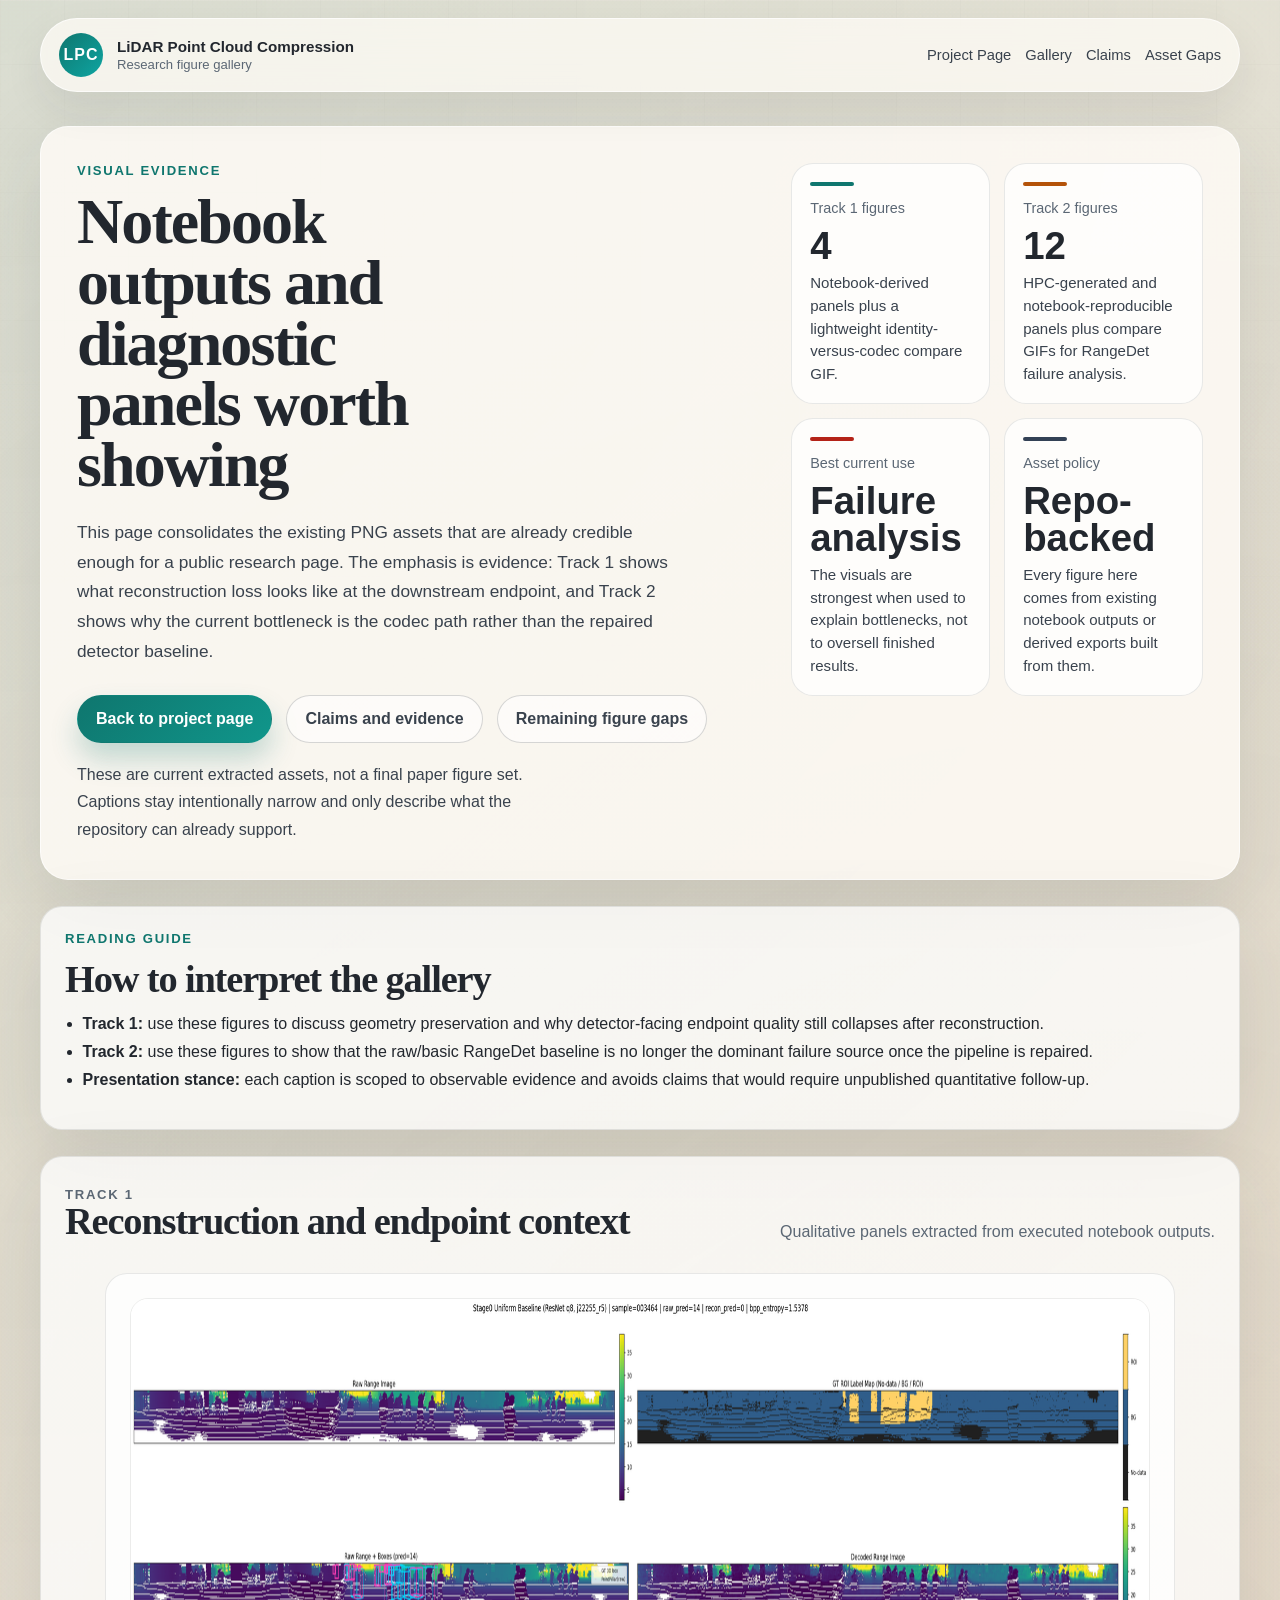
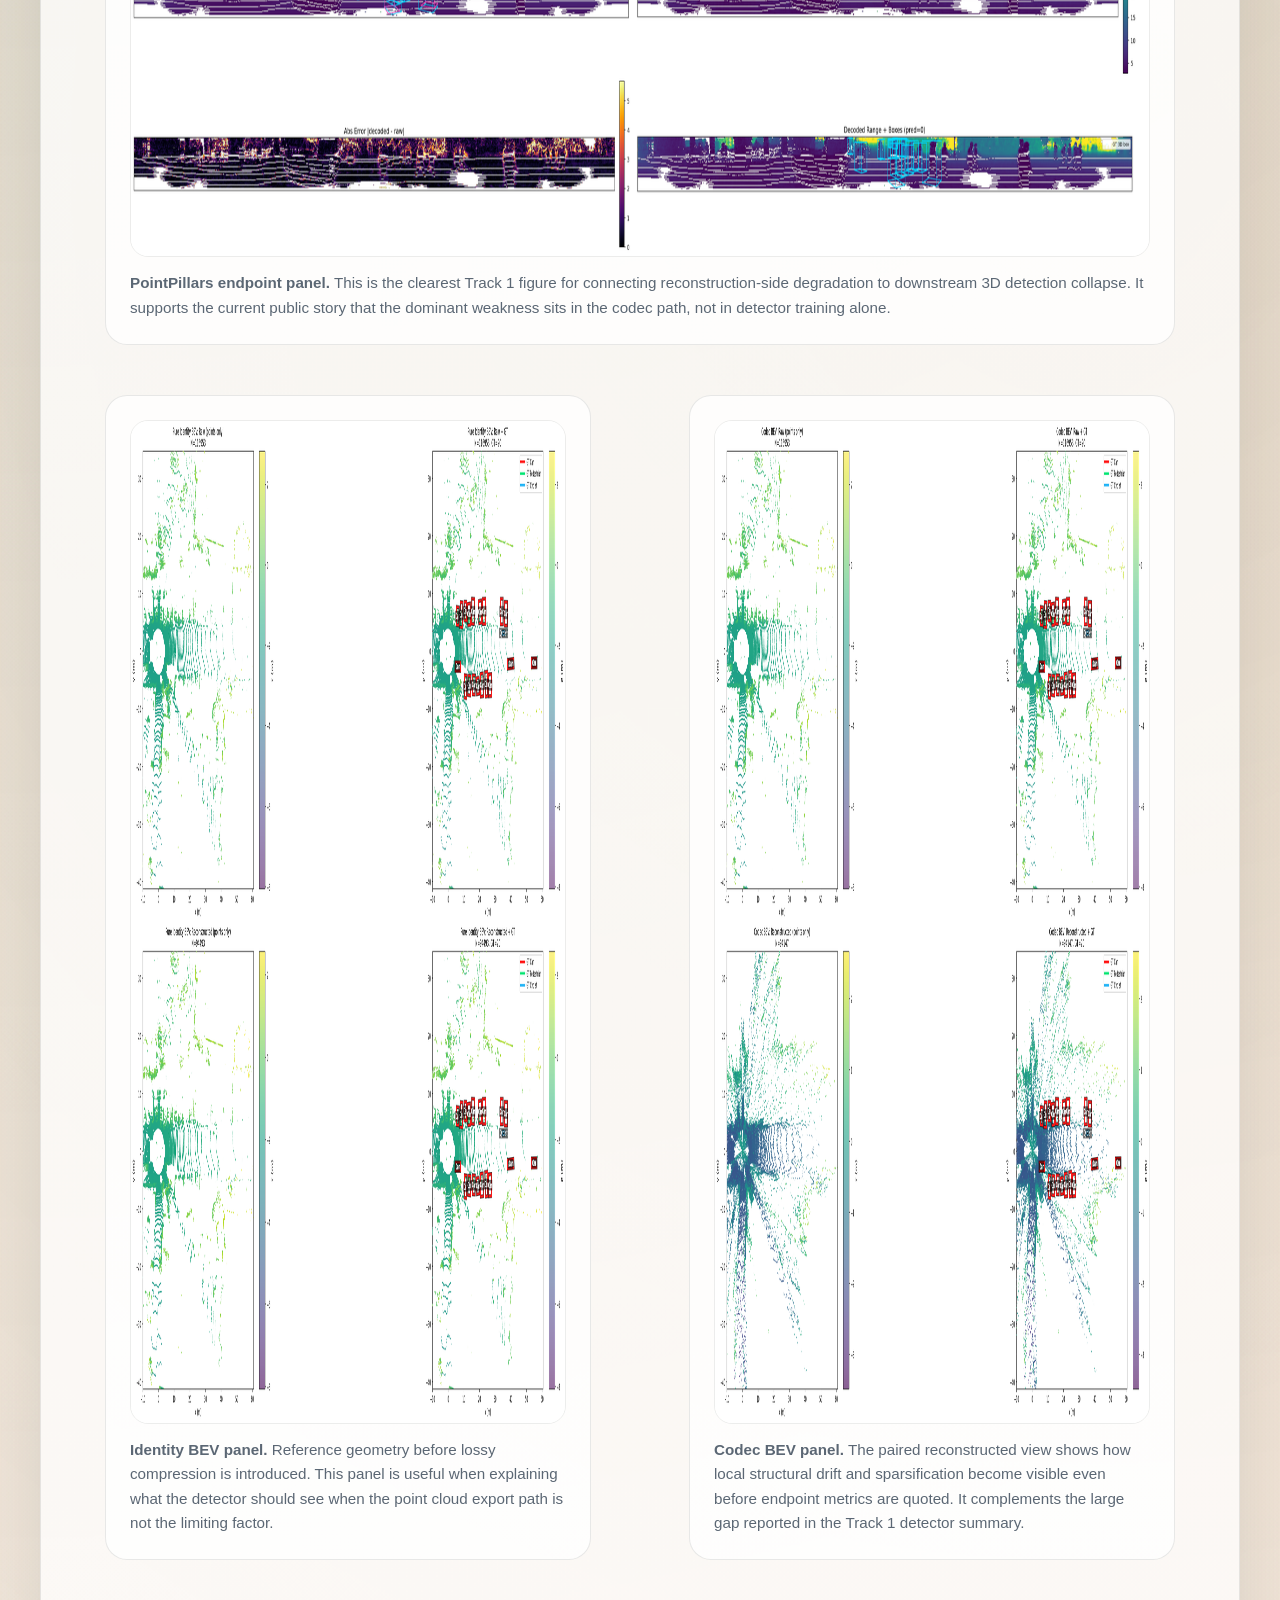
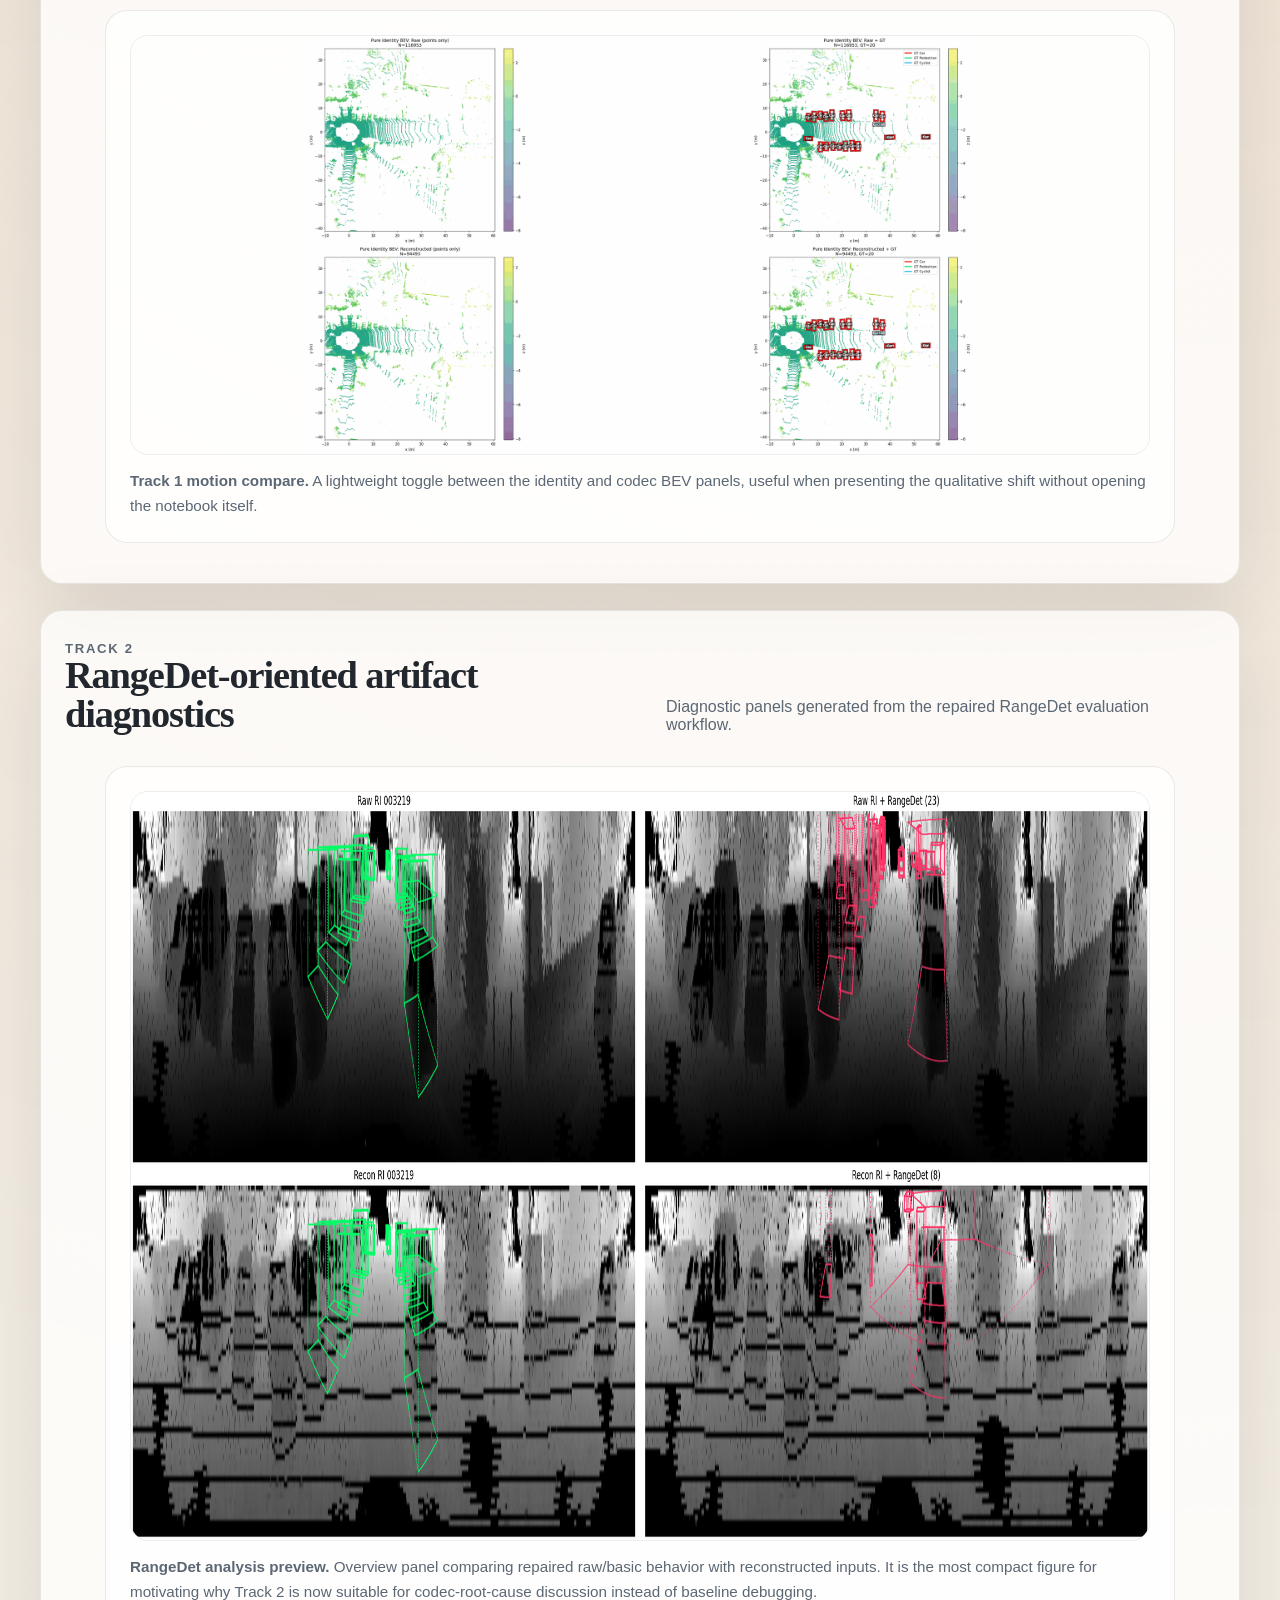
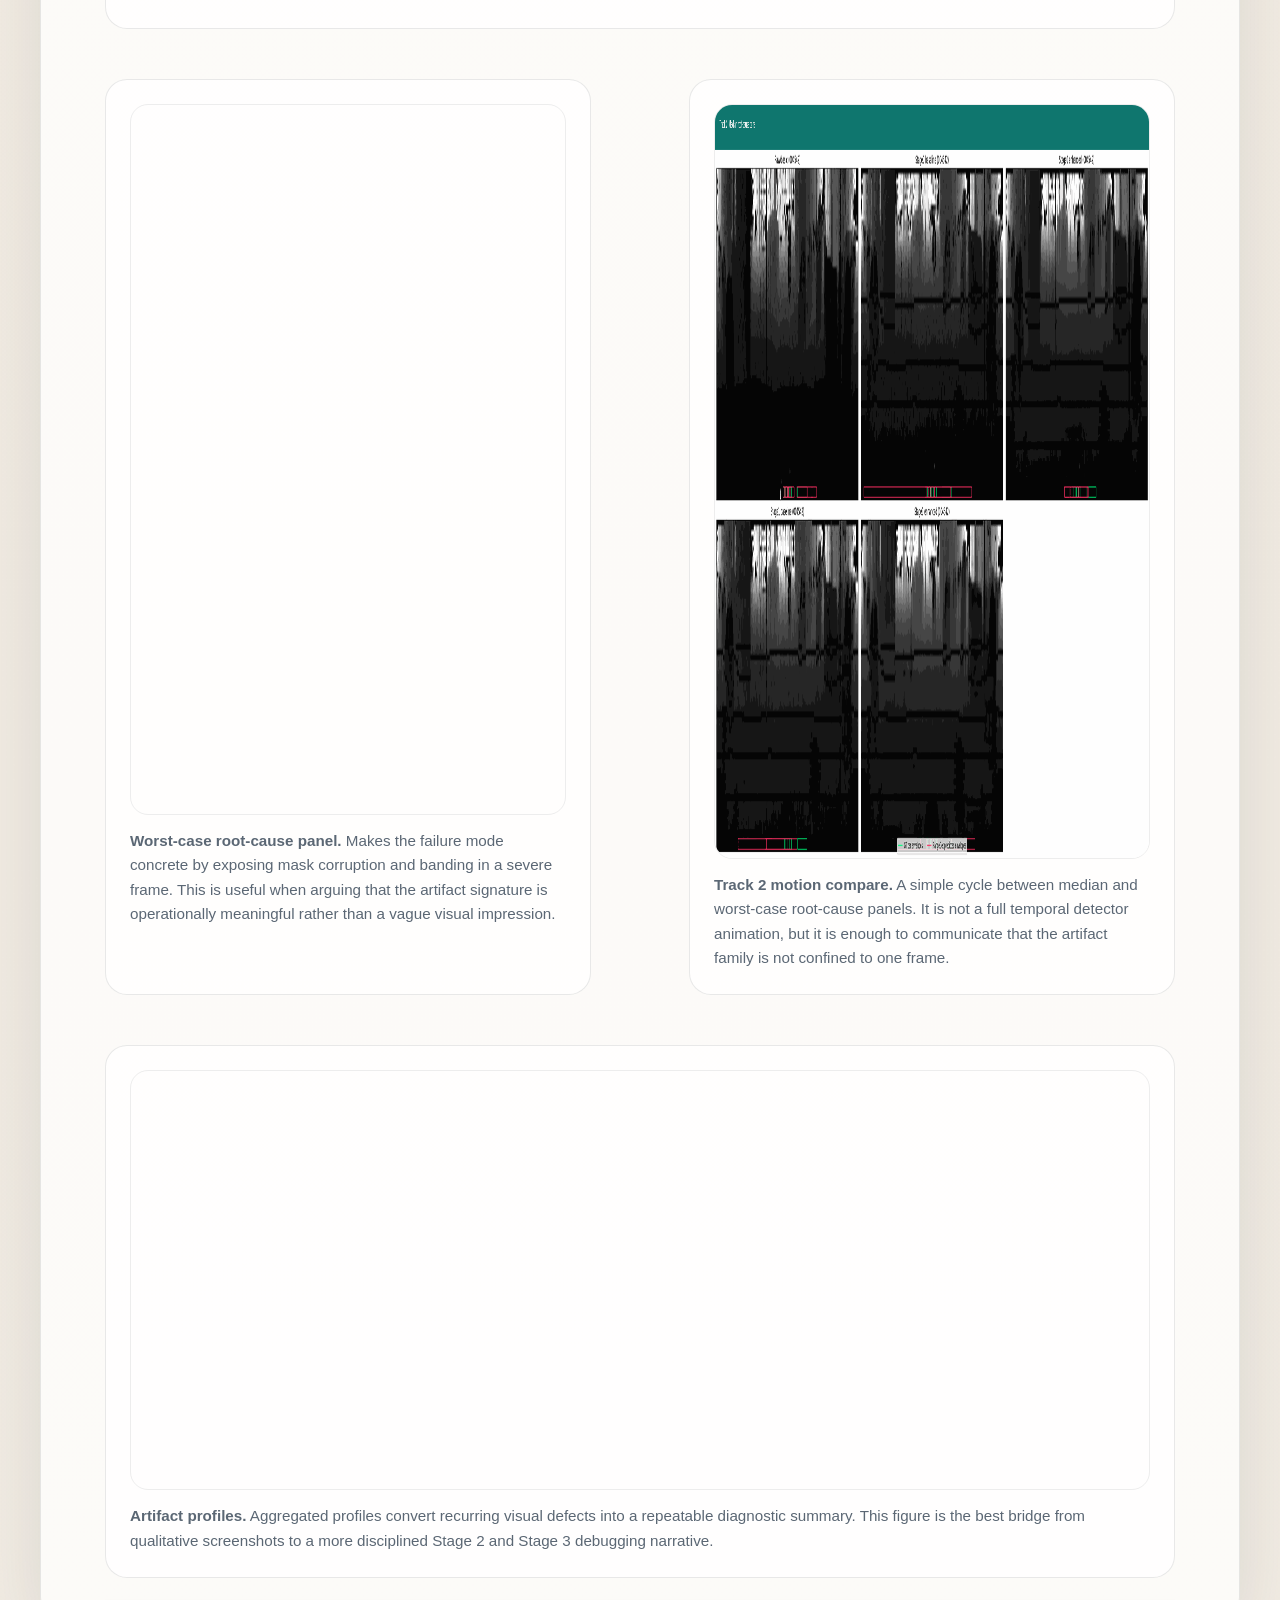
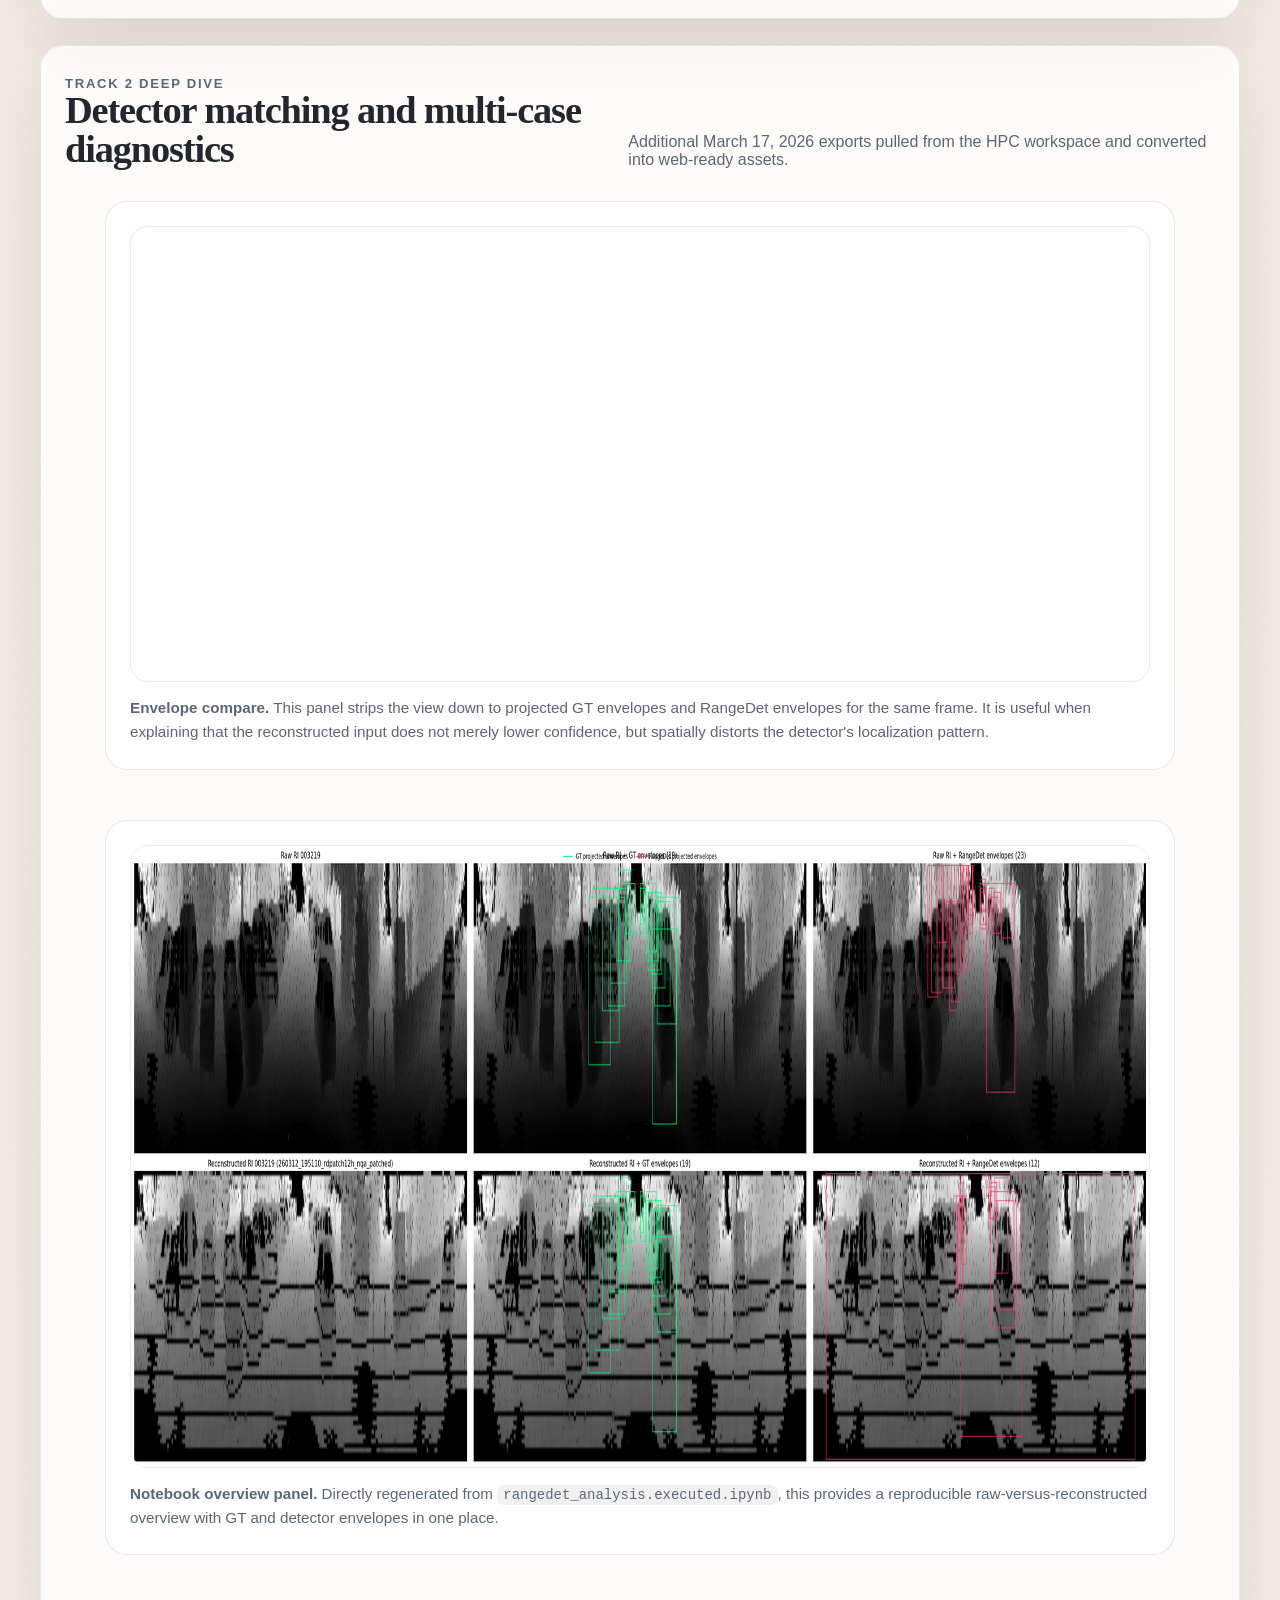
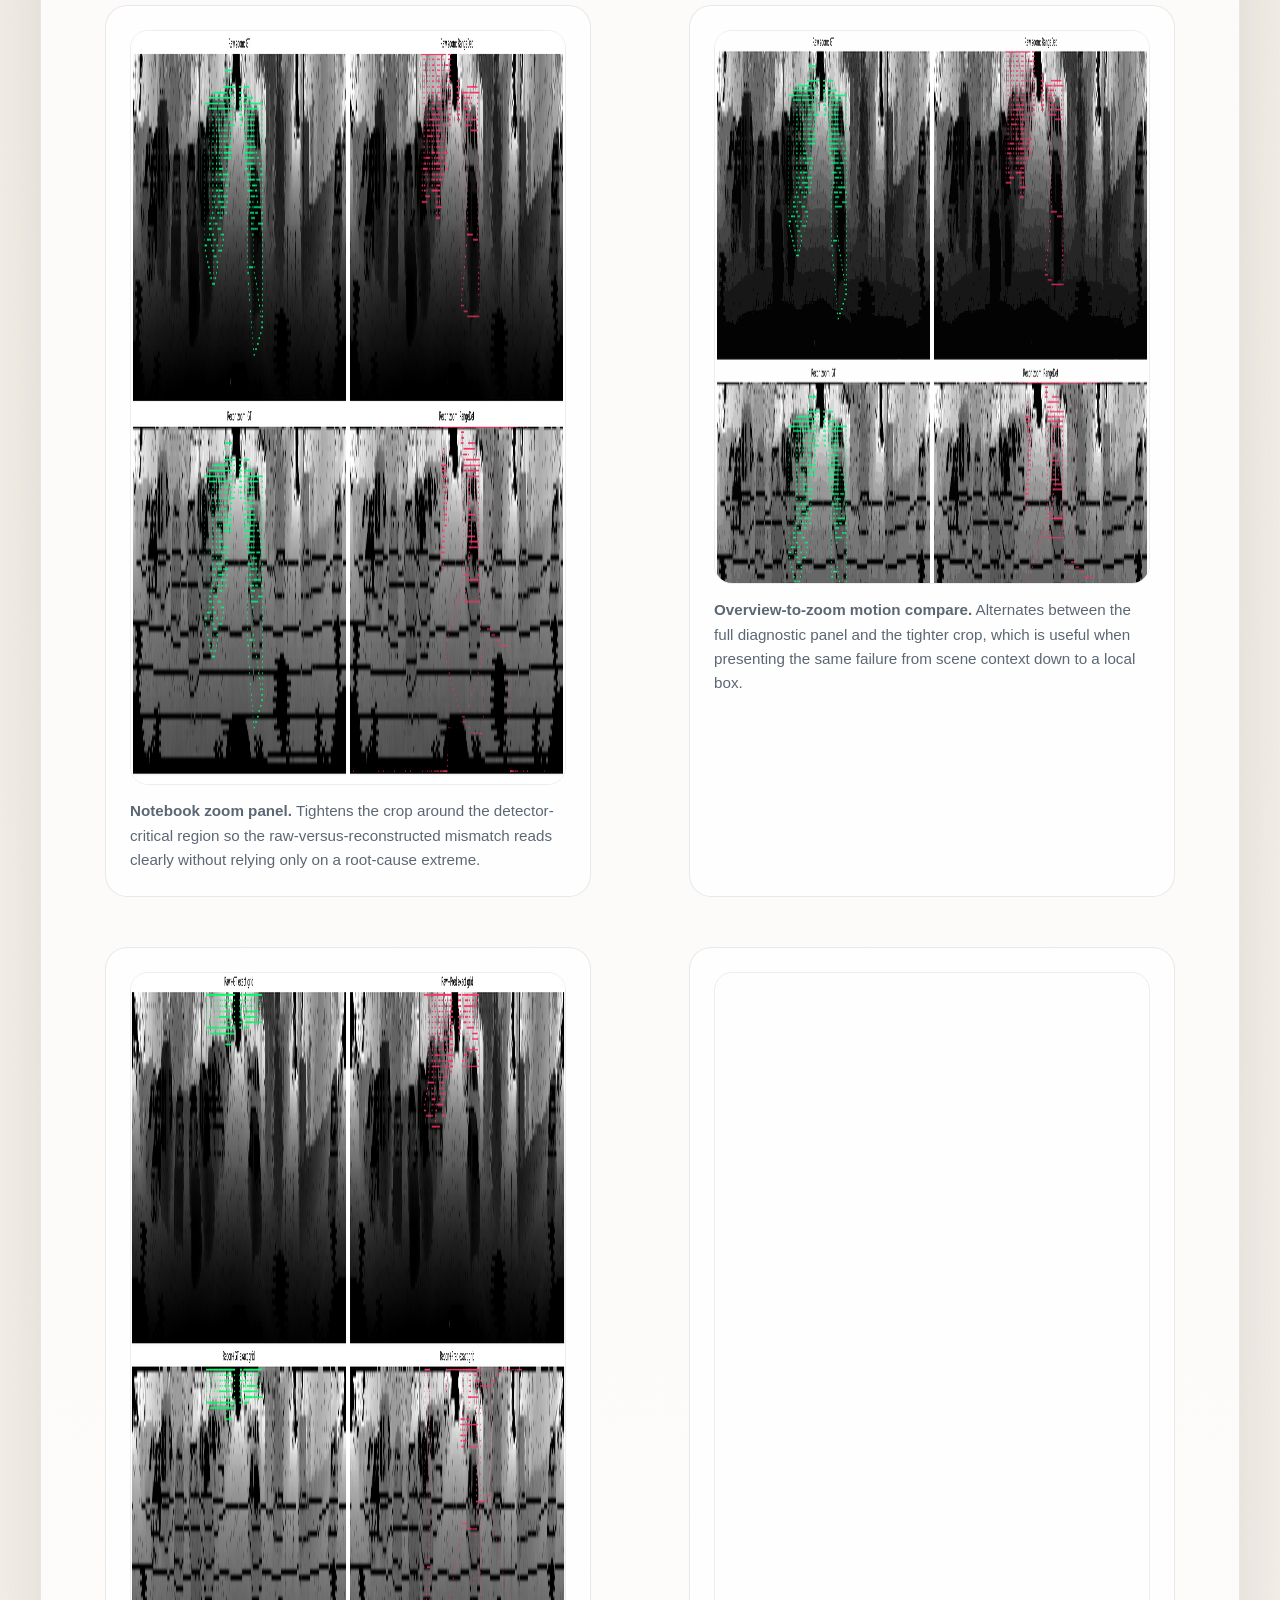
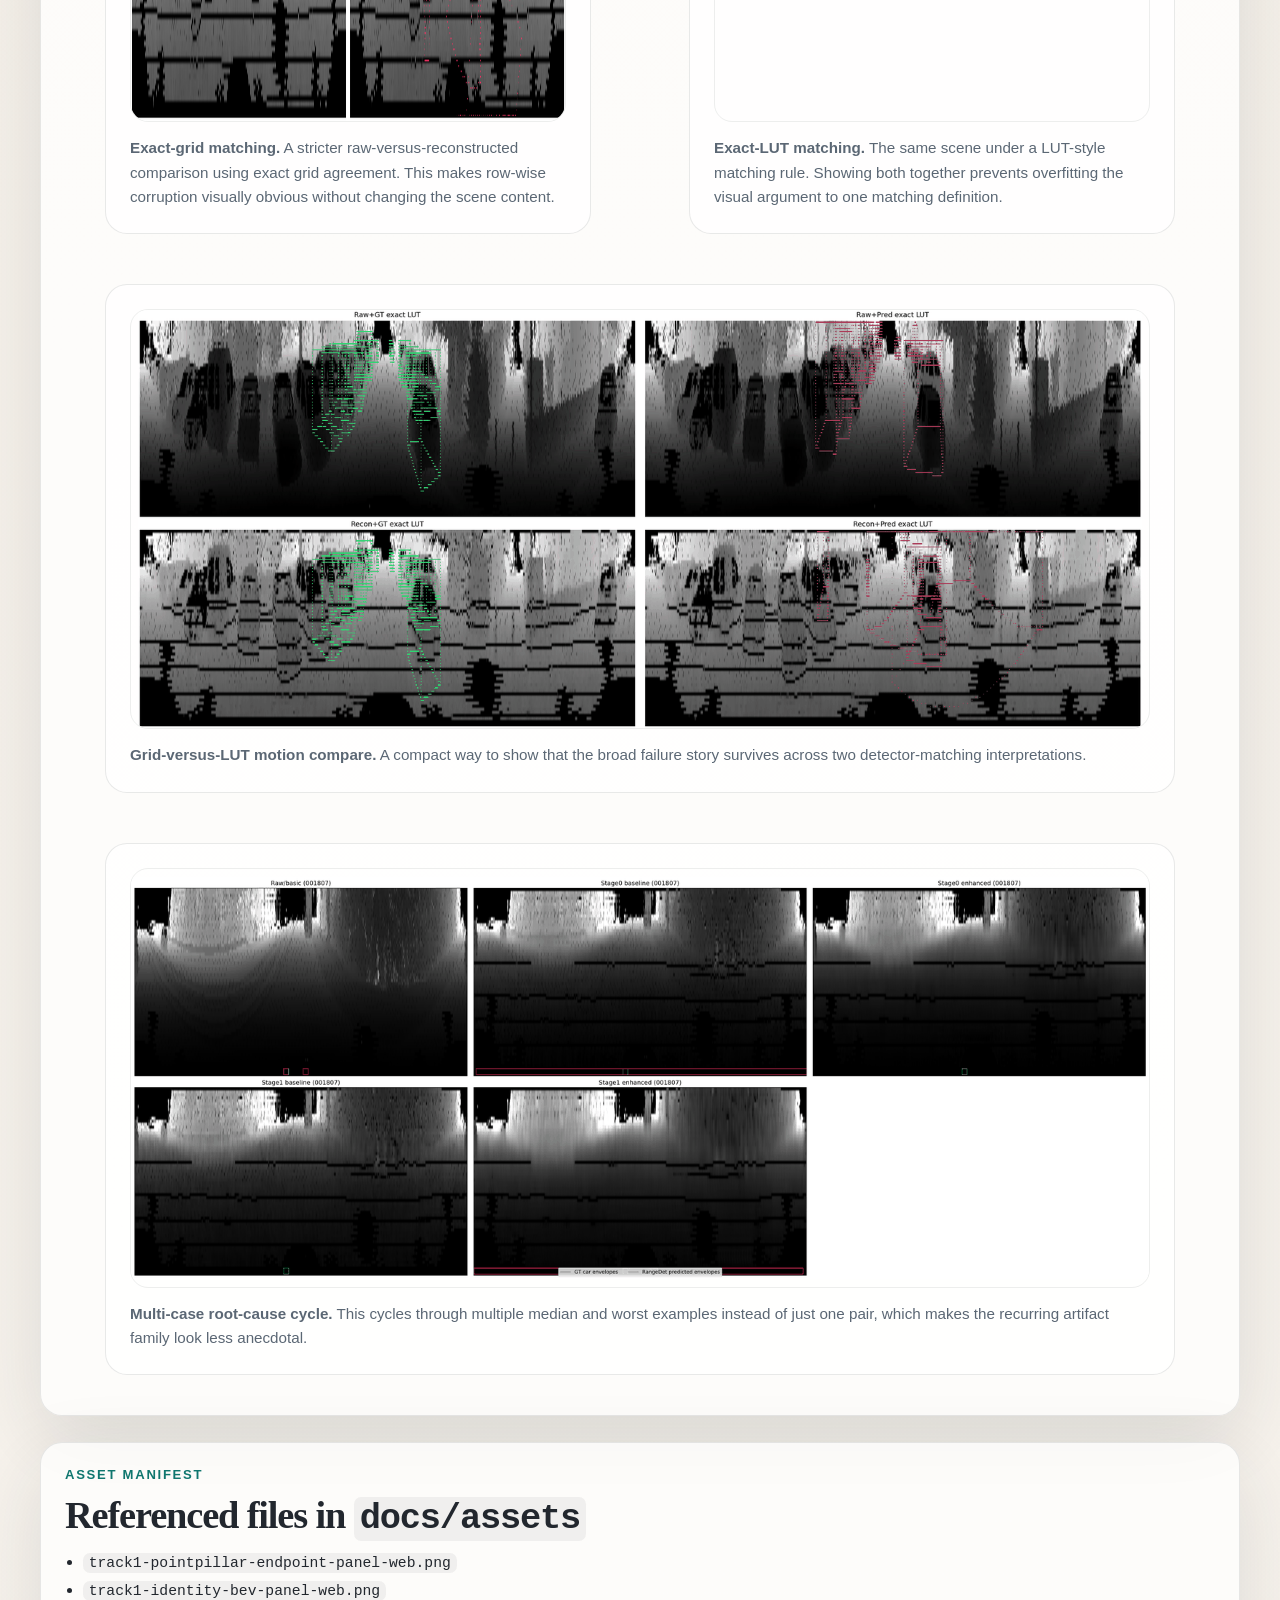
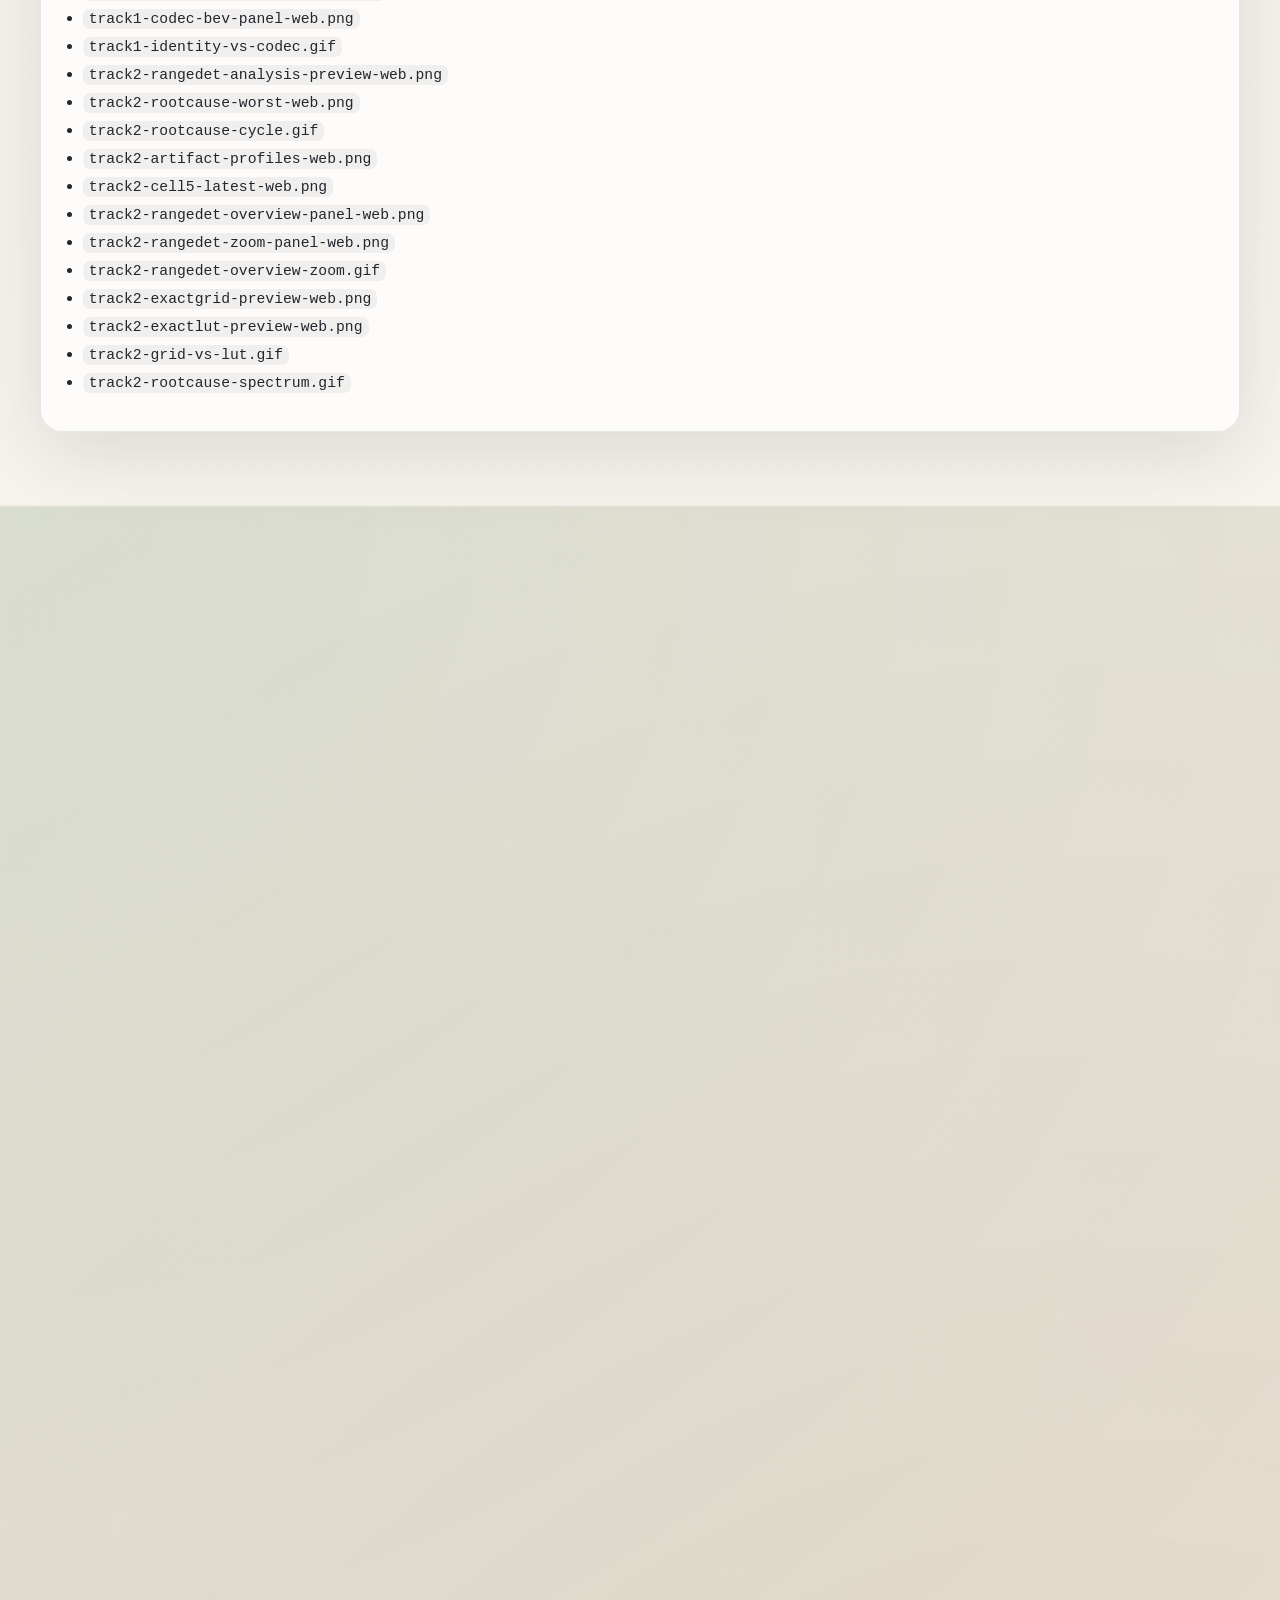
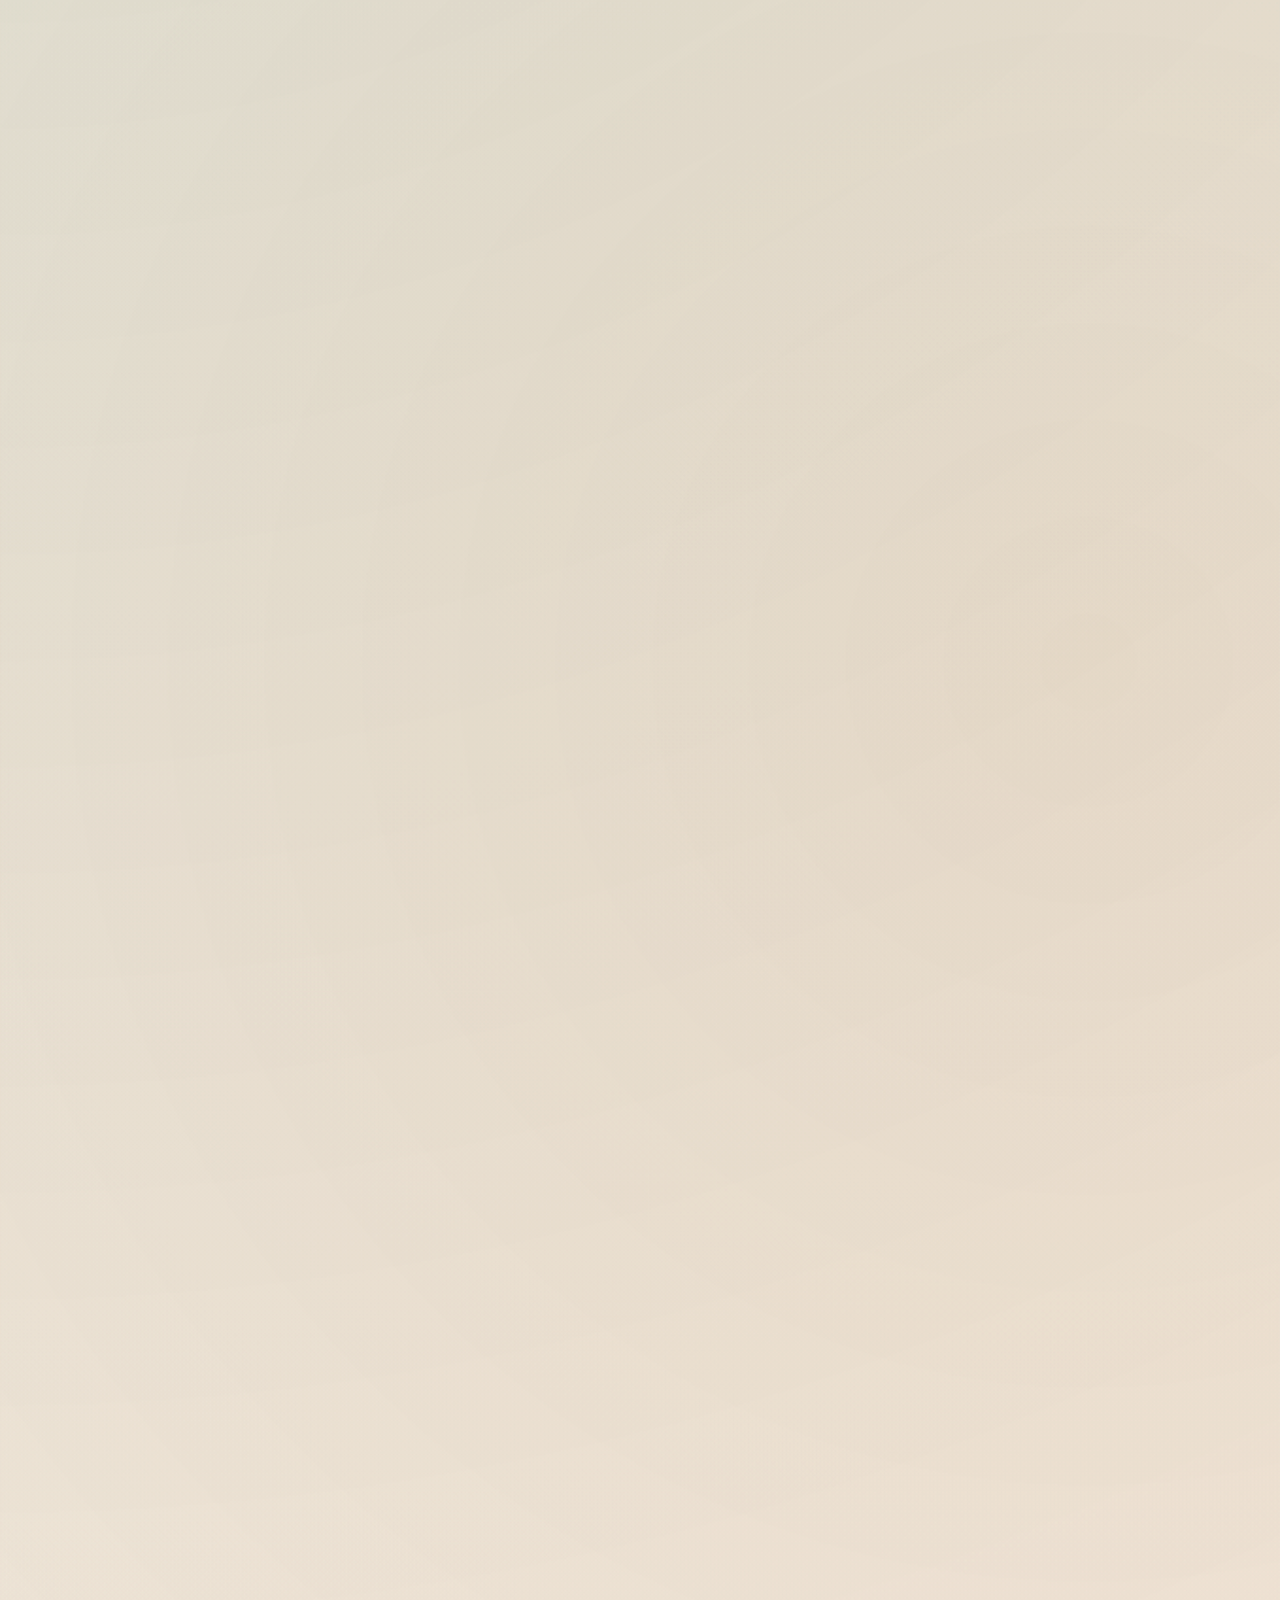
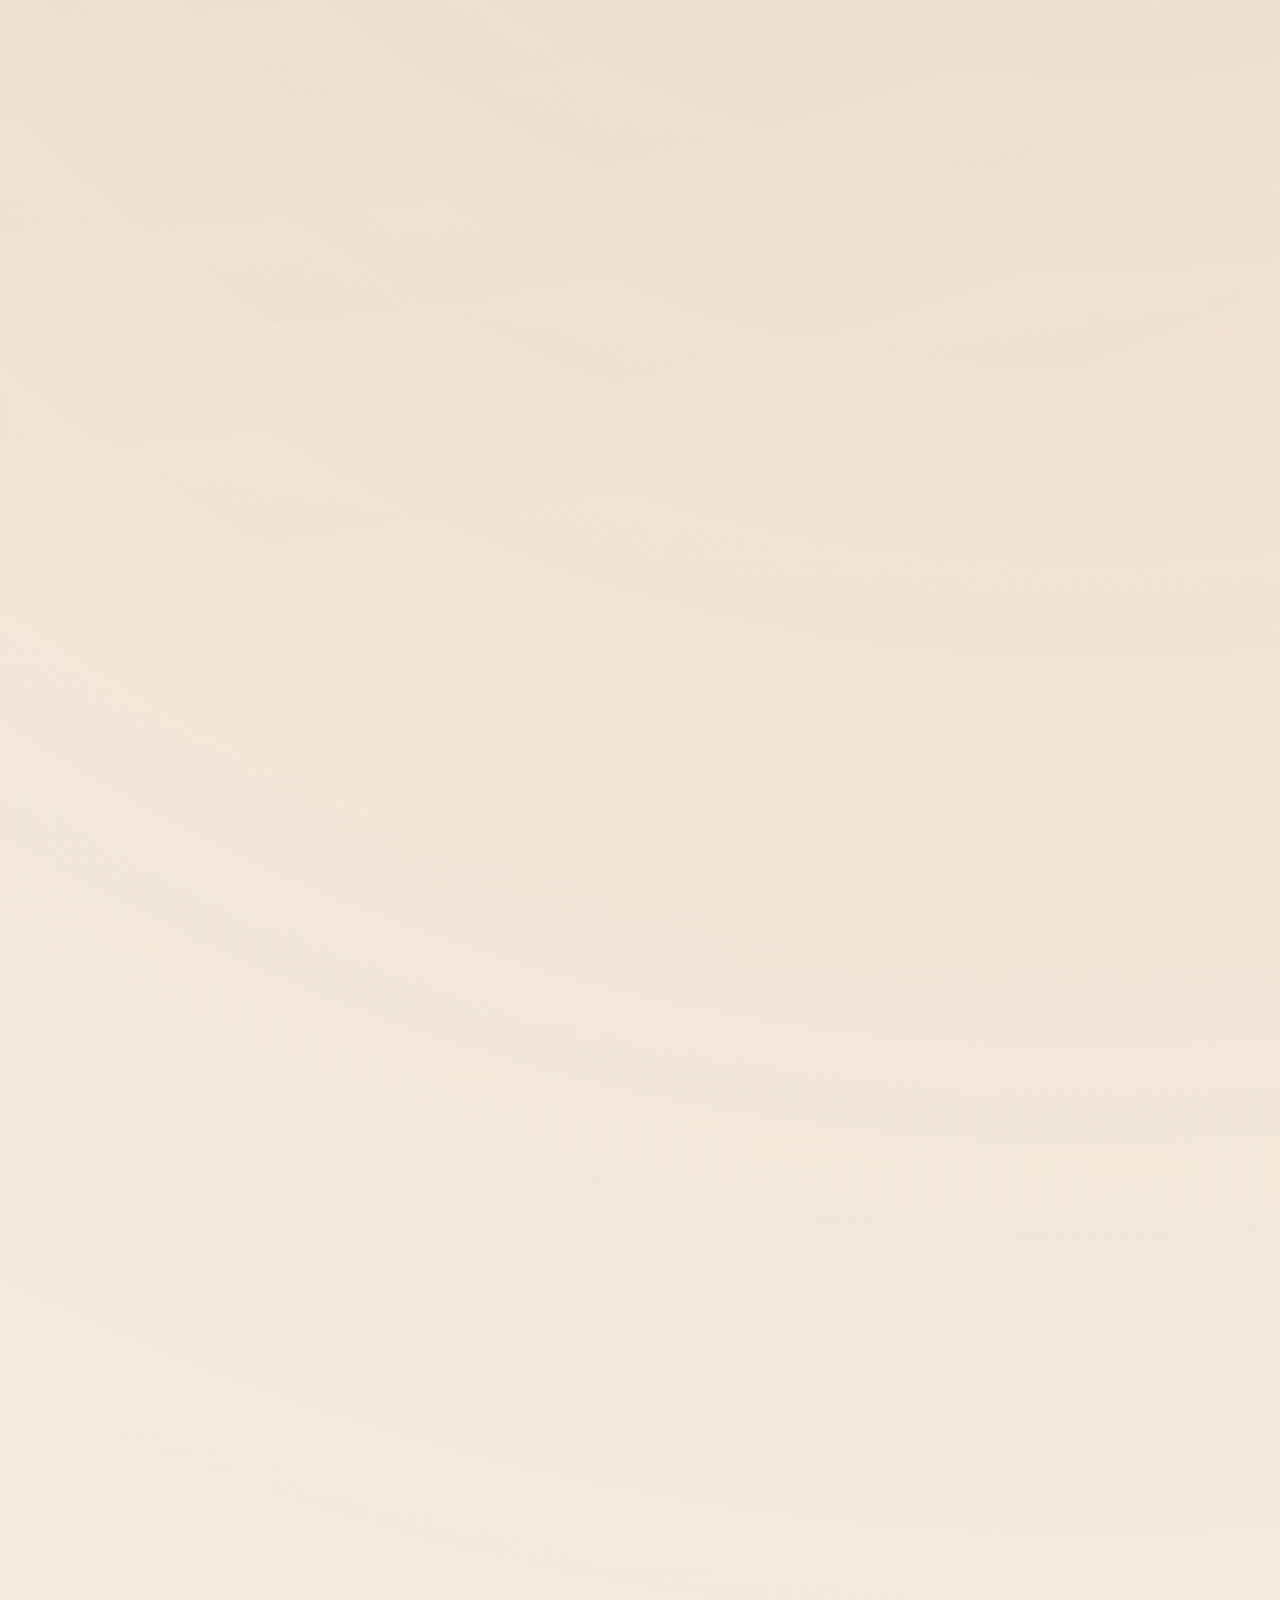
==== docs/gallery.html @ 697414f2 "docs: add GitHub Pages research project site" ====
<!DOCTYPE html>
<html lang="en">
  <head>
    <meta charset="UTF-8" />
    <meta name="viewport" content="width=device-width, initial-scale=1.0" />
    <title>Gallery | LiDAR Point Cloud Compression</title>
    <meta
      name="description"
      content="Research figure gallery for the LiDAR point cloud compression project, covering Track 1 reconstruction views and Track 2 artifact diagnostics."
    />
    <meta name="theme-color" content="#0f766e" />
    <meta property="og:title" content="Gallery | LiDAR Point Cloud Compression" />
    <meta
      property="og:description"
      content="Research figure gallery for the LiDAR point cloud compression project, covering Track 1 reconstruction views and Track 2 artifact diagnostics."
    />
    <meta property="og:type" content="website" />
    <meta property="og:image" content="assets/track1-pointpillar-endpoint-panel-web.png" />
    <link rel="icon" href="assets/favicon.svg" type="image/svg+xml" />
    <link rel="stylesheet" href="styles.css" />
  </head>
  <body>
    <div class="page-shell">
      <header class="site-header">
        <a class="brand" href="index.html">
          <span class="brand-mark">LPC</span>
          <span class="brand-copy">
            <strong>LiDAR Point Cloud Compression</strong>
            <span>Research figure gallery</span>
          </span>
        </a>
        <nav class="site-nav" aria-label="Primary">
          <a href="index.html">Project Page</a>
          <a aria-current="page" href="gallery.html">Gallery</a>
          <a href="evidence.html">Claims</a>
          <a href="asset-gaps.html">Asset Gaps</a>
        </nav>
      </header>

      <main>
        <section class="hero section">
          <div class="hero-copy">
            <p class="eyebrow">Visual Evidence</p>
            <h1>Notebook outputs and diagnostic panels worth showing</h1>
            <p class="hero-lede">
              This page consolidates the existing PNG assets that are already credible enough for a public research
              page. The emphasis is evidence: Track 1 shows what reconstruction loss looks like at the downstream
              endpoint, and Track 2 shows why the current bottleneck is the codec path rather than the repaired
              detector baseline.
            </p>
            <div class="hero-actions">
              <a class="button button-primary" href="index.html">Back to project page</a>
              <a class="button button-secondary" href="evidence.html">Claims and evidence</a>
              <a class="button button-secondary" href="asset-gaps.html">Remaining figure gaps</a>
            </div>
            <p class="hero-note">
              These are current extracted assets, not a final paper figure set. Captions stay intentionally narrow and
              only describe what the repository can already support.
            </p>
          </div>

          <aside class="hero-metrics">
            <article class="metric-card accent-cyan">
              <span class="metric-label">Track 1 figures</span>
              <strong class="metric-value">4</strong>
              <span class="metric-detail">Notebook-derived panels plus a lightweight identity-versus-codec compare GIF.</span>
            </article>
            <article class="metric-card accent-amber">
              <span class="metric-label">Track 2 figures</span>
              <strong class="metric-value">12</strong>
              <span class="metric-detail">HPC-generated and notebook-reproducible panels plus compare GIFs for RangeDet failure analysis.</span>
            </article>
            <article class="metric-card accent-red">
              <span class="metric-label">Best current use</span>
              <strong class="metric-value">Failure analysis</strong>
              <span class="metric-detail">The visuals are strongest when used to explain bottlenecks, not to oversell finished results.</span>
            </article>
            <article class="metric-card accent-slate">
              <span class="metric-label">Asset policy</span>
              <strong class="metric-value">Repo-backed</strong>
              <span class="metric-detail">Every figure here comes from existing notebook outputs or derived exports built from them.</span>
            </article>
          </aside>
        </section>

        <section class="section prose-surface">
          <p class="eyebrow">Reading Guide</p>
          <h2>How to interpret the gallery</h2>
          <ul class="clean-list">
            <li><strong>Track 1:</strong> use these figures to discuss geometry preservation and why detector-facing endpoint quality still collapses after reconstruction.</li>
            <li><strong>Track 2:</strong> use these figures to show that the raw/basic RangeDet baseline is no longer the dominant failure source once the pipeline is repaired.</li>
            <li><strong>Presentation stance:</strong> each caption is scoped to observable evidence and avoids claims that would require unpublished quantitative follow-up.</li>
          </ul>
        </section>

        <section class="section prose-surface">
          <div class="gallery-subhead">
            <div>
              <p class="eyebrow">Track 1</p>
              <h2>Reconstruction and endpoint context</h2>
            </div>
            <p>Qualitative panels extracted from executed notebook outputs.</p>
          </div>

          <div class="asset-gallery-grid">
            <figure class="figure-card figure-card-wide">
              <img
                src="assets/track1-pointpillar-endpoint-panel-web.png"
                alt="PointPillars endpoint comparison panel for Track 1."
                width="1800"
                height="559"
                loading="eager"
                decoding="async"
              />
              <figcaption>
                <strong>PointPillars endpoint panel.</strong> This is the clearest Track 1 figure for connecting
                reconstruction-side degradation to downstream 3D detection collapse. It supports the current public
                story that the dominant weakness sits in the codec path, not in detector training alone.
              </figcaption>
            </figure>

            <figure class="figure-card">
              <img
                src="assets/track1-identity-bev-panel-web.png"
                alt="Identity-domain bird's-eye-view panel for Track 1."
                width="1600"
                height="1004"
                loading="lazy"
                decoding="async"
              />
              <figcaption>
                <strong>Identity BEV panel.</strong> Reference geometry before lossy compression is introduced. This
                panel is useful when explaining what the detector should see when the point cloud export path is not
                the limiting factor.
              </figcaption>
            </figure>

            <figure class="figure-card">
              <img
                src="assets/track1-codec-bev-panel-web.png"
                alt="Codec-domain bird's-eye-view panel for Track 1."
                width="1600"
                height="1004"
                loading="lazy"
                decoding="async"
              />
              <figcaption>
                <strong>Codec BEV panel.</strong> The paired reconstructed view shows how local structural drift and
                sparsification become visible even before endpoint metrics are quoted. It complements the large gap
                reported in the Track 1 detector summary.
              </figcaption>
            </figure>

            <figure class="figure-card figure-card-wide compact-figure">
              <img
                src="assets/track1-identity-vs-codec.gif"
                alt="Animated identity-versus-codec comparison for Track 1."
                width="1600"
                height="1048"
                loading="lazy"
                decoding="async"
              />
              <figcaption>
                <strong>Track 1 motion compare.</strong> A lightweight toggle between the identity and codec BEV
                panels, useful when presenting the qualitative shift without opening the notebook itself.
              </figcaption>
            </figure>
          </div>
        </section>

        <section class="section prose-surface">
          <div class="gallery-subhead">
            <div>
              <p class="eyebrow">Track 2</p>
              <h2>RangeDet-oriented artifact diagnostics</h2>
            </div>
            <p>Diagnostic panels generated from the repaired RangeDet evaluation workflow.</p>
          </div>

          <div class="asset-gallery-grid">
            <figure class="figure-card figure-card-wide">
              <img
                src="assets/track2-rangedet-analysis-preview-web.png"
                alt="RangeDet analysis preview for Track 2."
                width="1800"
                height="750"
                loading="eager"
                decoding="async"
              />
              <figcaption>
                <strong>RangeDet analysis preview.</strong> Overview panel comparing repaired raw/basic behavior with
                reconstructed inputs. It is the most compact figure for motivating why Track 2 is now suitable for
                codec-root-cause discussion instead of baseline debugging.
              </figcaption>
            </figure>

            <figure class="figure-card">
              <img
                src="assets/track2-rootcause-worst-web.png"
                alt="Worst-case root-cause diagnostic panel for Track 2."
                width="1800"
                height="711"
                loading="lazy"
                decoding="async"
              />
              <figcaption>
                <strong>Worst-case root-cause panel.</strong> Makes the failure mode concrete by exposing mask
                corruption and banding in a severe frame. This is useful when arguing that the artifact signature is
                operationally meaningful rather than a vague visual impression.
              </figcaption>
            </figure>

            <figure class="figure-card">
              <img
                src="assets/track2-rootcause-cycle.gif"
                alt="Animated comparison of median and worst-case root-cause diagnostic panels for Track 2."
                width="1800"
                height="755"
                loading="lazy"
                decoding="async"
              />
              <figcaption>
                <strong>Track 2 motion compare.</strong> A simple cycle between median and worst-case root-cause
                panels. It is not a full temporal detector animation, but it is enough to communicate that the
                artifact family is not confined to one frame.
              </figcaption>
            </figure>

            <figure class="figure-card figure-card-wide compact-figure">
              <img
                src="assets/track2-artifact-profiles-web.png"
                alt="Track 2 artifact profile summary."
                width="1600"
                height="486"
                loading="lazy"
                decoding="async"
              />
              <figcaption>
                <strong>Artifact profiles.</strong> Aggregated profiles convert recurring visual defects into a
                repeatable diagnostic summary. This figure is the best bridge from qualitative screenshots to a more
                disciplined Stage 2 and Stage 3 debugging narrative.
              </figcaption>
            </figure>
          </div>
        </section>

        <section class="section prose-surface">
          <div class="gallery-subhead">
            <div>
              <p class="eyebrow">Track 2 Deep Dive</p>
              <h2>Detector matching and multi-case diagnostics</h2>
            </div>
            <p>Additional March 17, 2026 exports pulled from the HPC workspace and converted into web-ready assets.</p>
          </div>

          <div class="asset-gallery-grid">
            <figure class="figure-card figure-card-wide">
              <img
                src="assets/track2-cell5-latest-web.png"
                alt="GT-versus-RangeDet envelope comparison for raw and reconstructed range images."
                width="1800"
                height="456"
                loading="lazy"
                decoding="async"
              />
              <figcaption>
                <strong>Envelope compare.</strong> This panel strips the view down to projected GT envelopes and
                RangeDet envelopes for the same frame. It is useful when explaining that the reconstructed input does
                not merely lower confidence, but spatially distorts the detector's localization pattern.
              </figcaption>
            </figure>

            <figure class="figure-card figure-card-wide">
              <img
                src="assets/track2-rangedet-overview-panel-web.png"
                alt="Notebook-derived Track 2 overview panel comparing raw and reconstructed RangeDet views."
                width="1800"
                height="623"
                loading="lazy"
                decoding="async"
              />
              <figcaption>
                <strong>Notebook overview panel.</strong> Directly regenerated from
                <code>rangedet_analysis.executed.ipynb</code>, this provides a reproducible raw-versus-reconstructed
                overview with GT and detector envelopes in one place.
              </figcaption>
            </figure>

            <figure class="figure-card">
              <img
                src="assets/track2-rangedet-zoom-panel-web.png"
                alt="Notebook-derived Track 2 zoom panel centered on the detector-critical crop."
                width="1800"
                height="755"
                loading="lazy"
                decoding="async"
              />
              <figcaption>
                <strong>Notebook zoom panel.</strong> Tightens the crop around the detector-critical region so the
                raw-versus-reconstructed mismatch reads clearly without relying only on a root-cause extreme.
              </figcaption>
            </figure>

            <figure class="figure-card">
              <img
                src="assets/track2-rangedet-overview-zoom.gif"
                alt="Animated comparison between the Track 2 overview and zoom notebook panels."
                width="1600"
                height="554"
                loading="lazy"
                decoding="async"
              />
              <figcaption>
                <strong>Overview-to-zoom motion compare.</strong> Alternates between the full diagnostic panel and the
                tighter crop, which is useful when presenting the same failure from scene context down to a local box.
              </figcaption>
            </figure>

            <figure class="figure-card">
              <img
                src="assets/track2-exactgrid-preview-web.png"
                alt="Exact-grid detector matching preview for raw and reconstructed range images."
                width="1800"
                height="750"
                loading="lazy"
                decoding="async"
              />
              <figcaption>
                <strong>Exact-grid matching.</strong> A stricter raw-versus-reconstructed comparison using exact grid
                agreement. This makes row-wise corruption visually obvious without changing the scene content.
              </figcaption>
            </figure>

            <figure class="figure-card">
              <img
                src="assets/track2-exactlut-preview-web.png"
                alt="Exact-LUT detector matching preview for raw and reconstructed range images."
                width="1800"
                height="750"
                loading="lazy"
                decoding="async"
              />
              <figcaption>
                <strong>Exact-LUT matching.</strong> The same scene under a LUT-style matching rule. Showing both
                together prevents overfitting the visual argument to one matching definition.
              </figcaption>
            </figure>

            <figure class="figure-card figure-card-wide compact-figure">
              <img
                src="assets/track2-grid-vs-lut.gif"
                alt="Animated comparison between exact-grid and exact-LUT Track 2 diagnostic previews."
                width="1400"
                height="583"
                loading="lazy"
                decoding="async"
              />
              <figcaption>
                <strong>Grid-versus-LUT motion compare.</strong> A compact way to show that the broad failure story
                survives across two detector-matching interpretations.
              </figcaption>
            </figure>

            <figure class="figure-card figure-card-wide compact-figure">
              <img
                src="assets/track2-rootcause-spectrum.gif"
                alt="Animated cycle across multiple median and worst Track 2 root-cause panels."
                width="1400"
                height="553"
                loading="lazy"
                decoding="async"
              />
              <figcaption>
                <strong>Multi-case root-cause cycle.</strong> This cycles through multiple median and worst examples
                instead of just one pair, which makes the recurring artifact family look less anecdotal.
              </figcaption>
            </figure>
          </div>
        </section>

        <section class="section prose-surface">
          <p class="eyebrow">Asset Manifest</p>
          <h2>Referenced files in <code>docs/assets</code></h2>
          <ul class="clean-list">
            <li><code>track1-pointpillar-endpoint-panel-web.png</code></li>
            <li><code>track1-identity-bev-panel-web.png</code></li>
            <li><code>track1-codec-bev-panel-web.png</code></li>
            <li><code>track1-identity-vs-codec.gif</code></li>
            <li><code>track2-rangedet-analysis-preview-web.png</code></li>
            <li><code>track2-rootcause-worst-web.png</code></li>
            <li><code>track2-rootcause-cycle.gif</code></li>
            <li><code>track2-artifact-profiles-web.png</code></li>
            <li><code>track2-cell5-latest-web.png</code></li>
            <li><code>track2-rangedet-overview-panel-web.png</code></li>
            <li><code>track2-rangedet-zoom-panel-web.png</code></li>
            <li><code>track2-rangedet-overview-zoom.gif</code></li>
            <li><code>track2-exactgrid-preview-web.png</code></li>
            <li><code>track2-exactlut-preview-web.png</code></li>
            <li><code>track2-grid-vs-lut.gif</code></li>
            <li><code>track2-rootcause-spectrum.gif</code></li>
          </ul>
        </section>
      </main>
    </div>
  </body>
</html>
---- docs/styles.css ----
:root {
  --bg: #f5efe6;
  --bg-soft: #fbf8f2;
  --panel: rgba(255, 252, 247, 0.82);
  --panel-strong: #fffdf9;
  --line: rgba(34, 39, 46, 0.1);
  --line-strong: rgba(34, 39, 46, 0.18);
  --text: #22272e;
  --muted: #5b6774;
  --muted-strong: #39424d;
  --accent-cyan: #0f766e;
  --accent-amber: #b45309;
  --accent-red: #b42318;
  --accent-slate: #334155;
  --shadow-lg: 0 24px 80px rgba(36, 40, 46, 0.12);
  --shadow-md: 0 16px 40px rgba(36, 40, 46, 0.08);
  --radius-lg: 28px;
  --radius-md: 22px;
  --radius-sm: 16px;
  --container: 1200px;
}

*,
*::before,
*::after {
  box-sizing: border-box;
}

html {
  scroll-behavior: smooth;
  scroll-padding-top: 112px;
}

body {
  margin: 0;
  min-height: 100vh;
  background:
    radial-gradient(circle at top left, rgba(15, 118, 110, 0.12), transparent 28%),
    radial-gradient(circle at 85% 15%, rgba(180, 83, 9, 0.12), transparent 30%),
    linear-gradient(180deg, #f8f1e7 0%, #f2ece3 48%, #f7f3ed 100%);
  color: var(--text);
  font-family: "Avenir Next", "Segoe UI", "Helvetica Neue", sans-serif;
}

body::before {
  content: "";
  position: fixed;
  inset: 0;
  pointer-events: none;
  background-image:
    linear-gradient(rgba(34, 39, 46, 0.03) 1px, transparent 1px),
    linear-gradient(90deg, rgba(34, 39, 46, 0.03) 1px, transparent 1px);
  background-size: 64px 64px;
  mask-image: linear-gradient(180deg, rgba(0, 0, 0, 0.8), transparent 85%);
  opacity: 0.55;
}

a {
  color: inherit;
  text-decoration-color: rgba(15, 118, 110, 0.4);
  text-underline-offset: 0.18em;
}

img {
  max-width: 100%;
  display: block;
}

code {
  padding: 0.12rem 0.38rem;
  border-radius: 0.45rem;
  background: rgba(34, 39, 46, 0.06);
  font-family: "SFMono-Regular", Consolas, "Liberation Mono", monospace;
  font-size: 0.92em;
}

.page-shell {
  position: relative;
  z-index: 1;
  width: min(calc(100% - 40px), var(--container));
  margin: 0 auto;
  padding-bottom: 48px;
}

.page-shell-narrow {
  width: min(calc(100% - 40px), 980px);
}

.site-header {
  position: sticky;
  top: 14px;
  z-index: 20;
  display: flex;
  justify-content: space-between;
  align-items: center;
  gap: 18px;
  margin: 18px 0 34px;
  padding: 14px 18px;
  border: 1px solid rgba(255, 255, 255, 0.65);
  border-radius: 999px;
  background: rgba(255, 252, 247, 0.72);
  backdrop-filter: blur(16px);
  box-shadow: var(--shadow-md);
}

.brand {
  display: inline-flex;
  align-items: center;
  gap: 14px;
  text-decoration: none;
}

.brand-mark {
  display: grid;
  place-items: center;
  width: 44px;
  height: 44px;
  border-radius: 50%;
  background: linear-gradient(135deg, var(--accent-cyan), #0ea5a2);
  color: #fff;
  font-weight: 800;
  letter-spacing: 0.06em;
}

.brand-copy {
  display: flex;
  flex-direction: column;
  gap: 3px;
  line-height: 1.05;
}

.brand-copy strong {
  font-size: 0.95rem;
}

.brand-copy span {
  color: var(--muted);
  font-size: 0.82rem;
}

.site-nav {
  display: flex;
  flex-wrap: wrap;
  align-items: center;
  justify-content: flex-end;
  gap: 14px;
  font-size: 0.92rem;
}

.site-nav a {
  text-decoration: none;
  color: var(--muted-strong);
}

.section {
  margin: 26px 0;
  padding: 36px;
  border: 1px solid rgba(255, 255, 255, 0.64);
  border-radius: var(--radius-lg);
  background: var(--panel);
  box-shadow: var(--shadow-lg);
}

.js .section[data-reveal] {
  opacity: 0;
  transform: translateY(28px);
  transition: opacity 650ms ease, transform 650ms ease;
}

.section.is-visible {
  opacity: 1;
  transform: translateY(0);
}

section[id] {
  scroll-margin-top: 112px;
}

.hero {
  display: grid;
  grid-template-columns: minmax(0, 1.25fr) minmax(320px, 0.75fr);
  gap: 28px;
  overflow: hidden;
}

.hero::after {
  content: "";
  position: absolute;
  inset: auto -18% -44% auto;
  width: 420px;
  height: 420px;
  border-radius: 50%;
  background: radial-gradient(circle, rgba(15, 118, 110, 0.2), transparent 64%);
  pointer-events: none;
}

.eyebrow {
  margin: 0 0 14px;
  color: var(--accent-cyan);
  font-size: 0.82rem;
  font-weight: 700;
  letter-spacing: 0.13em;
  text-transform: uppercase;
}

h1,
h2,
h3 {
  margin: 0;
  font-family: "Iowan Old Style", "Palatino Linotype", "Book Antiqua", Georgia, serif;
  font-weight: 700;
  letter-spacing: -0.03em;
}

h1 {
  max-width: 12ch;
  font-size: clamp(2.8rem, 5vw, 5.2rem);
  line-height: 0.95;
}

h2 {
  font-size: clamp(2rem, 3vw, 3.2rem);
  line-height: 1.02;
}

h3 {
  font-size: 1.35rem;
  line-height: 1.08;
}

.hero-lede,
.hero-note,
.page-intro,
.prose-card p,
.track-card p,
.risk-card p,
.timeline-item p,
.repro-card li,
.chart-note,
.callout-card p,
.evidence-block li,
.gap-block p {
  color: var(--muted-strong);
  line-height: 1.72;
}

.hero-lede {
  max-width: 62ch;
  margin: 22px 0 0;
  font-size: 1.08rem;
}

.hero-note {
  margin: 18px 0 0;
  max-width: 54ch;
}

.hero-actions {
  display: flex;
  flex-wrap: wrap;
  gap: 14px;
  margin-top: 28px;
}

.button {
  display: inline-flex;
  align-items: center;
  justify-content: center;
  min-height: 48px;
  padding: 0 18px;
  border: 1px solid transparent;
  border-radius: 999px;
  text-decoration: none;
  font-weight: 700;
  transition: transform 220ms ease, box-shadow 220ms ease, border-color 220ms ease, background 220ms ease;
}

.button:hover,
.button:focus-visible {
  transform: translateY(-1px);
}

.button-primary {
  background: linear-gradient(135deg, var(--accent-cyan), #10968b);
  color: #fff;
  box-shadow: 0 16px 28px rgba(15, 118, 110, 0.24);
}

.button-secondary {
  border-color: var(--line-strong);
  background: rgba(255, 255, 255, 0.58);
  color: var(--muted-strong);
}

.hero-metrics {
  display: grid;
  grid-template-columns: 1fr 1fr;
  gap: 14px;
  align-content: start;
}

.metric-card {
  padding: 18px;
  border: 1px solid var(--line);
  border-radius: var(--radius-md);
  background: rgba(255, 255, 255, 0.78);
  min-height: 180px;
}

.metric-card::before {
  content: "";
  display: block;
  width: 44px;
  height: 4px;
  border-radius: 999px;
  margin-bottom: 14px;
}

.metric-card.accent-cyan::before {
  background: var(--accent-cyan);
}

.metric-card.accent-amber::before {
  background: var(--accent-amber);
}

.metric-card.accent-red::before {
  background: var(--accent-red);
}

.metric-card.accent-slate::before {
  background: var(--accent-slate);
}

.metric-label {
  display: block;
  color: var(--muted);
  font-size: 0.9rem;
}

.metric-value {
  display: block;
  margin: 12px 0 8px;
  font-size: clamp(2rem, 3vw, 3rem);
  line-height: 0.95;
}

.metric-detail {
  display: block;
  color: var(--muted-strong);
  font-size: 0.94rem;
  line-height: 1.5;
}

.section-heading {
  margin-bottom: 24px;
  max-width: 72ch;
}

.narrative-layout {
  display: grid;
  grid-template-columns: minmax(0, 0.95fr) minmax(340px, 1.05fr);
  gap: 24px;
}

.prose-card,
.figure-card,
.track-card,
.chart-card,
.risk-card,
.timeline-card,
.repro-card,
.callout-card,
.prose-surface,
.evidence-block,
.gap-block {
  border: 1px solid var(--line);
  border-radius: var(--radius-md);
  background: rgba(255, 255, 255, 0.74);
}

.prose-card,
.figure-card,
.track-card,
.risk-card,
.timeline-card,
.repro-card,
.callout-card,
.prose-surface,
.evidence-block,
.gap-block {
  padding: 24px;
}

.clean-list,
.link-list,
.evidence-list {
  display: grid;
  gap: 10px;
  padding-left: 1.1rem;
}

.figure-card img {
  border-radius: 18px;
  border: 1px solid rgba(34, 39, 46, 0.08);
}

.figure-card figcaption {
  margin-top: 14px;
  color: var(--muted);
  font-size: 0.95rem;
  line-height: 1.6;
}

.track-grid,
.risk-grid,
.repro-grid,
.gallery-grid {
  display: grid;
  gap: 18px;
}

.track-grid {
  grid-template-columns: repeat(3, minmax(0, 1fr));
}

.track-header {
  display: flex;
  flex-direction: column;
  gap: 10px;
  margin-bottom: 14px;
}

.track-tag,
.source-badge {
  display: inline-flex;
  align-items: center;
  width: fit-content;
  min-height: 30px;
  padding: 0 10px;
  border-radius: 999px;
  background: rgba(15, 118, 110, 0.1);
  color: var(--accent-cyan);
  font-size: 0.82rem;
  font-weight: 700;
}

.track-script {
  margin-top: 14px;
  color: var(--muted);
}

.evidence-grid {
  display: grid;
  grid-template-columns: repeat(2, minmax(0, 1fr));
  gap: 18px;
}

.gallery-grid {
  grid-template-columns: repeat(2, minmax(0, 1fr));
}

.gallery-subhead {
  grid-column: 1 / -1;
  display: flex;
  justify-content: space-between;
  gap: 16px;
  align-items: end;
  padding-top: 6px;
}

.gallery-subhead p {
  margin: 0;
  color: var(--muted);
}

.figure-card-wide {
  grid-column: 1 / -1;
}

.compact-figure img {
  max-height: 420px;
  object-fit: contain;
  width: 100%;
}

.chart-card {
  padding: 22px;
}

.chart-card-wide {
  grid-column: 1 / -1;
}

.chart-head {
  display: flex;
  justify-content: space-between;
  gap: 16px;
  align-items: flex-start;
  margin-bottom: 18px;
}

.chart-head p {
  margin: 10px 0 0;
  color: var(--muted);
  line-height: 1.6;
}

.chart-svg {
  width: 100%;
  height: auto;
  overflow: visible;
}

.chart-svg:empty {
  display: none;
}

.chart-note {
  margin: 10px 0 0;
  font-size: 0.95rem;
}

.chart-table-wrap {
  margin-top: 14px;
  overflow-x: auto;
}

.chart-data-table {
  width: 100%;
  border-collapse: collapse;
  font-size: 0.93rem;
}

.chart-data-table caption {
  margin-bottom: 10px;
  color: var(--muted);
  font-weight: 700;
  text-align: left;
}

.chart-data-table th,
.chart-data-table td {
  padding: 0.8rem 0.9rem;
  border-top: 1px solid var(--line);
  text-align: left;
}

.chart-data-table thead th {
  color: var(--muted);
  font-size: 0.82rem;
  letter-spacing: 0.05em;
  text-transform: uppercase;
}

.chart-data-table tbody th {
  color: var(--muted-strong);
  font-weight: 700;
}

.chart-data-table td {
  color: var(--text);
  font-variant-numeric: tabular-nums;
}

.risk-grid {
  grid-template-columns: repeat(3, minmax(0, 1fr));
}

.risk-card {
  position: relative;
  overflow: hidden;
}

.risk-card::after {
  content: "";
  position: absolute;
  inset: auto -18px -54px auto;
  width: 120px;
  height: 120px;
  border-radius: 50%;
  background: radial-gradient(circle, rgba(180, 35, 24, 0.14), transparent 68%);
}

.risk-index {
  display: inline-block;
  color: var(--accent-red);
  font-weight: 800;
  letter-spacing: 0.08em;
  margin-bottom: 18px;
}

.timeline-card {
  display: grid;
  gap: 14px;
}

.timeline-item {
  display: grid;
  grid-template-columns: 110px 1fr;
  gap: 18px;
  padding-top: 14px;
  border-top: 1px solid var(--line);
}

.timeline-item:first-child {
  padding-top: 0;
  border-top: 0;
}

.timeline-label {
  display: inline-flex;
  align-items: center;
  justify-content: center;
  min-height: 38px;
  border-radius: 999px;
  background: rgba(51, 65, 85, 0.08);
  color: var(--accent-slate);
  font-size: 0.85rem;
  font-weight: 800;
  letter-spacing: 0.08em;
  text-transform: uppercase;
}

.repro-grid {
  grid-template-columns: repeat(3, minmax(0, 1fr));
}

.link-list {
  margin: 14px 0 0;
}

.callout-section {
  background: linear-gradient(135deg, rgba(15, 118, 110, 0.08), rgba(180, 83, 9, 0.08));
}

.callout-card {
  display: flex;
  justify-content: space-between;
  align-items: center;
  gap: 24px;
}

.callout-actions {
  display: flex;
  flex-wrap: wrap;
  gap: 12px;
}

.site-footer {
  display: flex;
  justify-content: space-between;
  gap: 20px;
  padding: 8px 2px 18px;
  color: var(--muted);
  font-size: 0.92rem;
}

.prose-surface {
  margin-top: 18px;
}

.gallery-page-group {
  margin-top: 28px;
}

.asset-gallery-grid {
  display: grid;
  grid-template-columns: repeat(2, minmax(0, 1fr));
  gap: 18px;
  margin-top: 16px;
}

.prose-surface h1 {
  max-width: unset;
  font-size: clamp(2.5rem, 4.2vw, 4rem);
}

.evidence-block,
.gap-block {
  margin-top: 18px;
}

.evidence-block h2,
.gap-block h2 {
  font-size: 1.5rem;
  margin-bottom: 12px;
}

.evidence-list li,
.gap-block p {
  margin: 0;
}

.page-intro {
  margin: 18px 0 8px;
}

.axis-line {
  stroke: rgba(34, 39, 46, 0.14);
  stroke-width: 1;
}

.axis-label,
.chart-label,
.chart-value,
.grid-label {
  fill: var(--muted);
  font-family: "Avenir Next", "Segoe UI", "Helvetica Neue", sans-serif;
}

.chart-label {
  font-size: 12px;
}

.chart-value {
  font-size: 12px;
  font-weight: 700;
}

.axis-label,
.grid-label {
  font-size: 11px;
}

.bar-reference {
  fill: rgba(51, 65, 85, 0.8);
}

.bar-highlight {
  fill: rgba(15, 118, 110, 0.9);
}

.bar-alt {
  fill: rgba(180, 83, 9, 0.88);
}

.legend-label {
  fill: var(--muted-strong);
  font-size: 12px;
  font-family: "Avenir Next", "Segoe UI", "Helvetica Neue", sans-serif;
}

@media (max-width: 1120px) {
  .hero,
  .narrative-layout,
  .track-grid,
  .risk-grid,
  .repro-grid,
  .evidence-grid,
  .gallery-grid {
    grid-template-columns: 1fr;
  }

  .hero-metrics {
    grid-template-columns: 1fr 1fr;
  }

  .chart-card-wide {
    grid-column: auto;
  }
}

@media (max-width: 760px) {
  .page-shell,
  .page-shell-narrow {
    width: min(calc(100% - 20px), var(--container));
  }

  .site-header {
    position: static;
    flex-direction: column;
    align-items: stretch;
    border-radius: 28px;
  }

  .site-nav {
    justify-content: flex-start;
  }

  .section {
    padding: 22px;
    border-radius: 24px;
  }

  .hero-metrics {
    grid-template-columns: 1fr;
  }

  .timeline-item {
    grid-template-columns: 1fr;
  }

  .callout-card,
  .site-footer {
    flex-direction: column;
    align-items: flex-start;
  }

  .asset-gallery-grid {
    grid-template-columns: 1fr;
  }
}

@media (prefers-reduced-motion: reduce) {
  html {
    scroll-behavior: auto;
  }

  .js .section[data-reveal],
  .button {
    transition: none;
  }
}
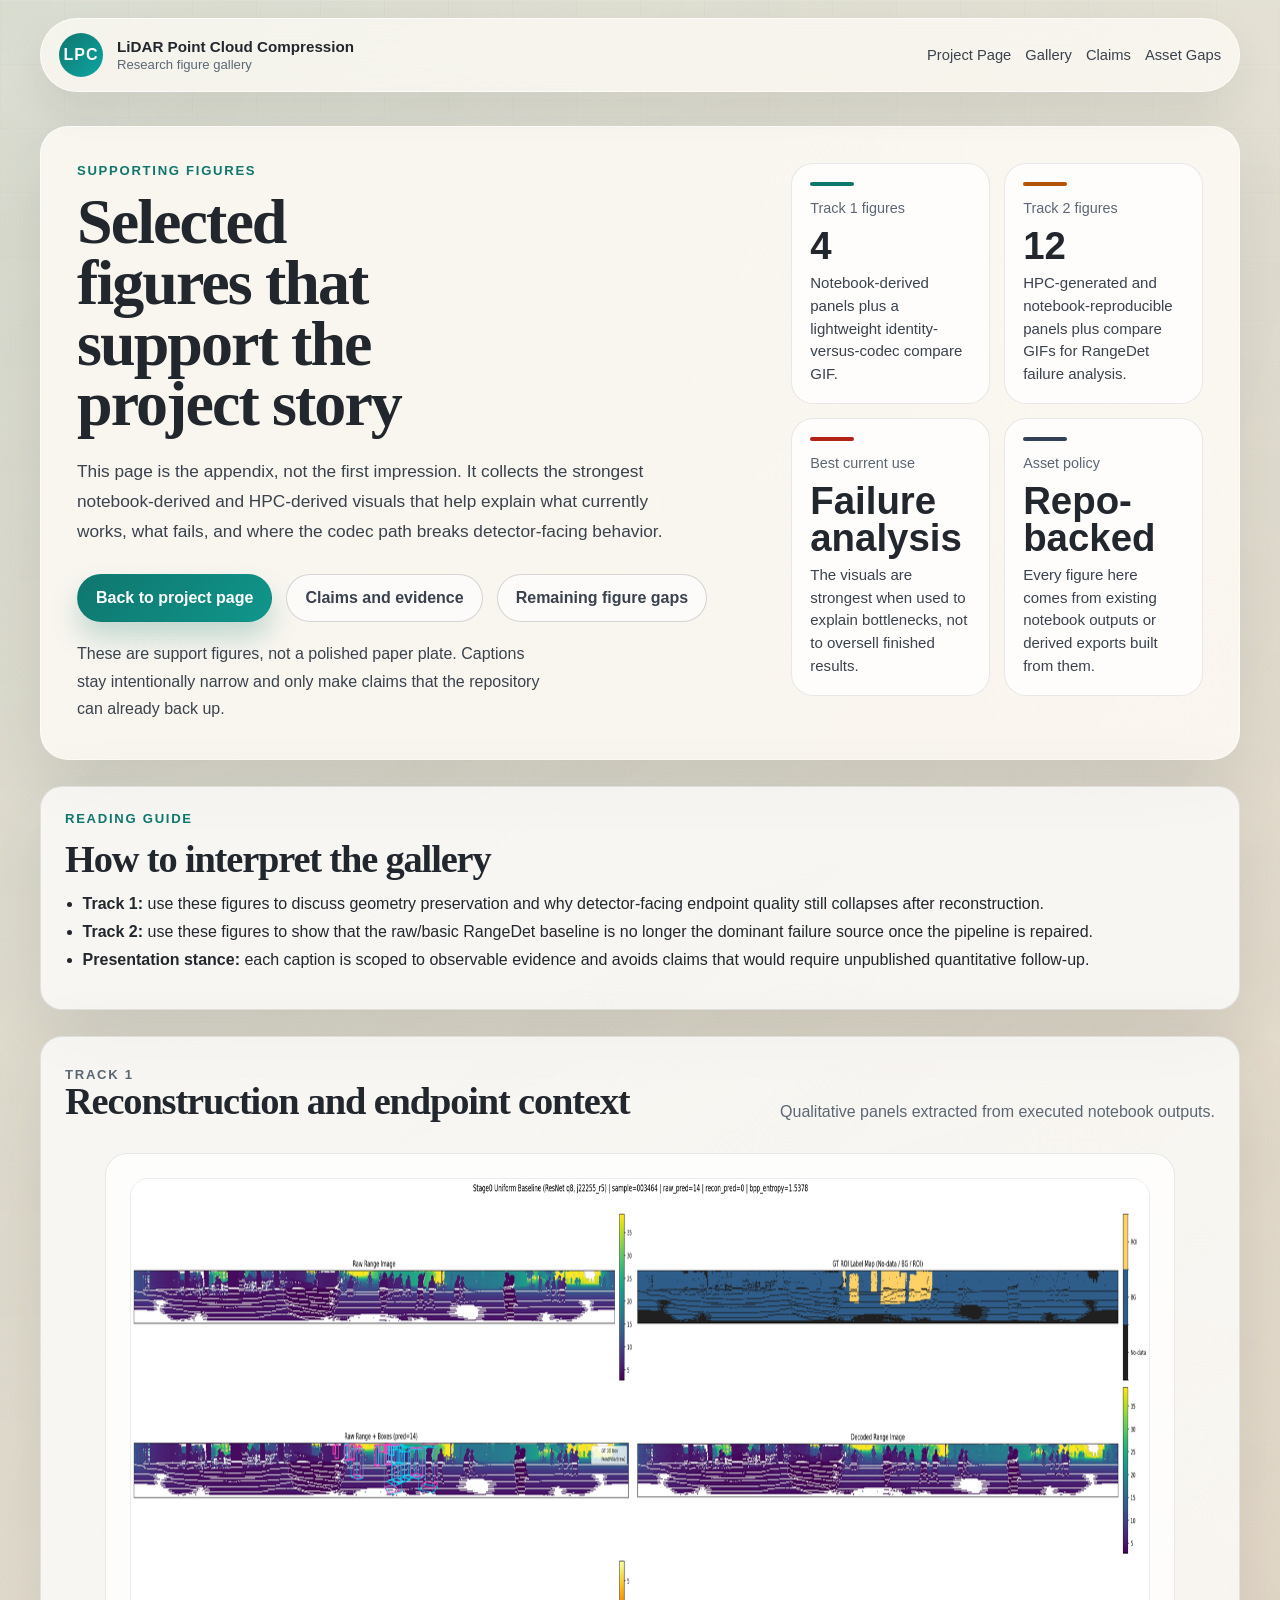
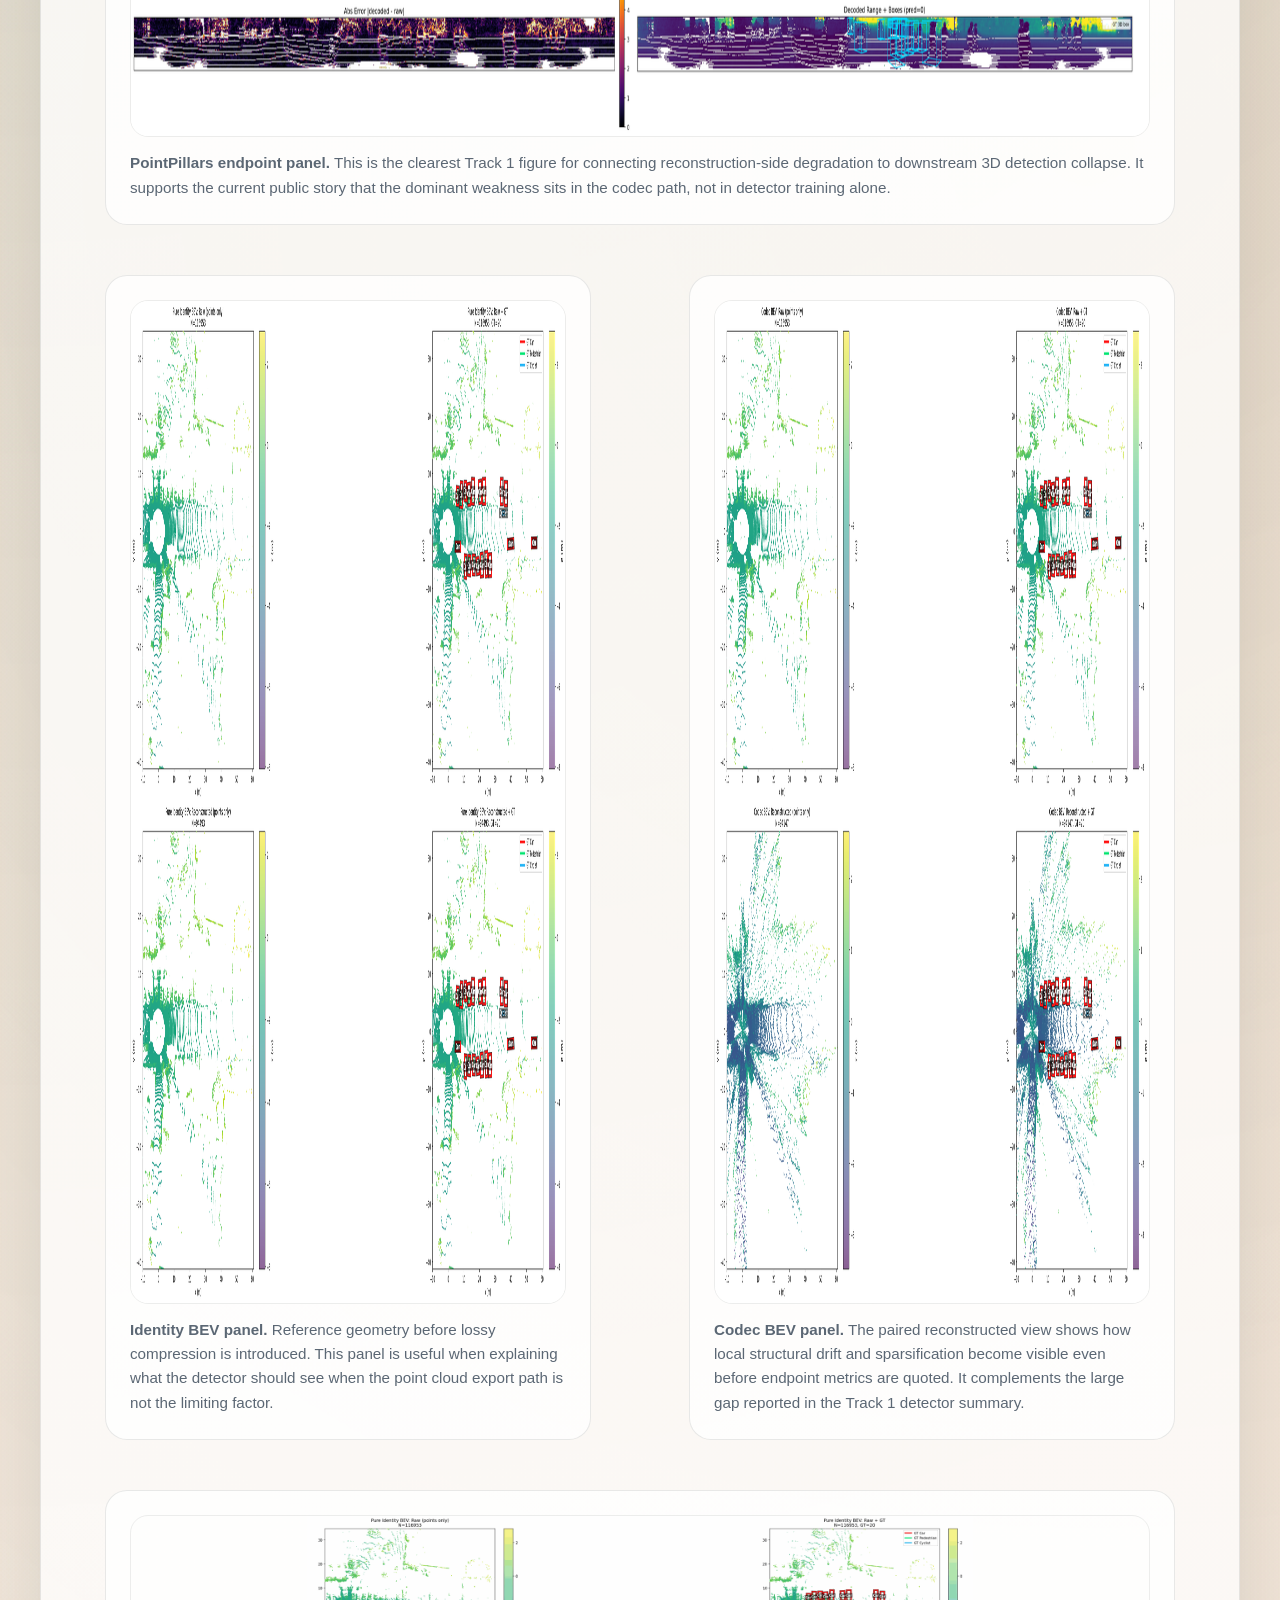
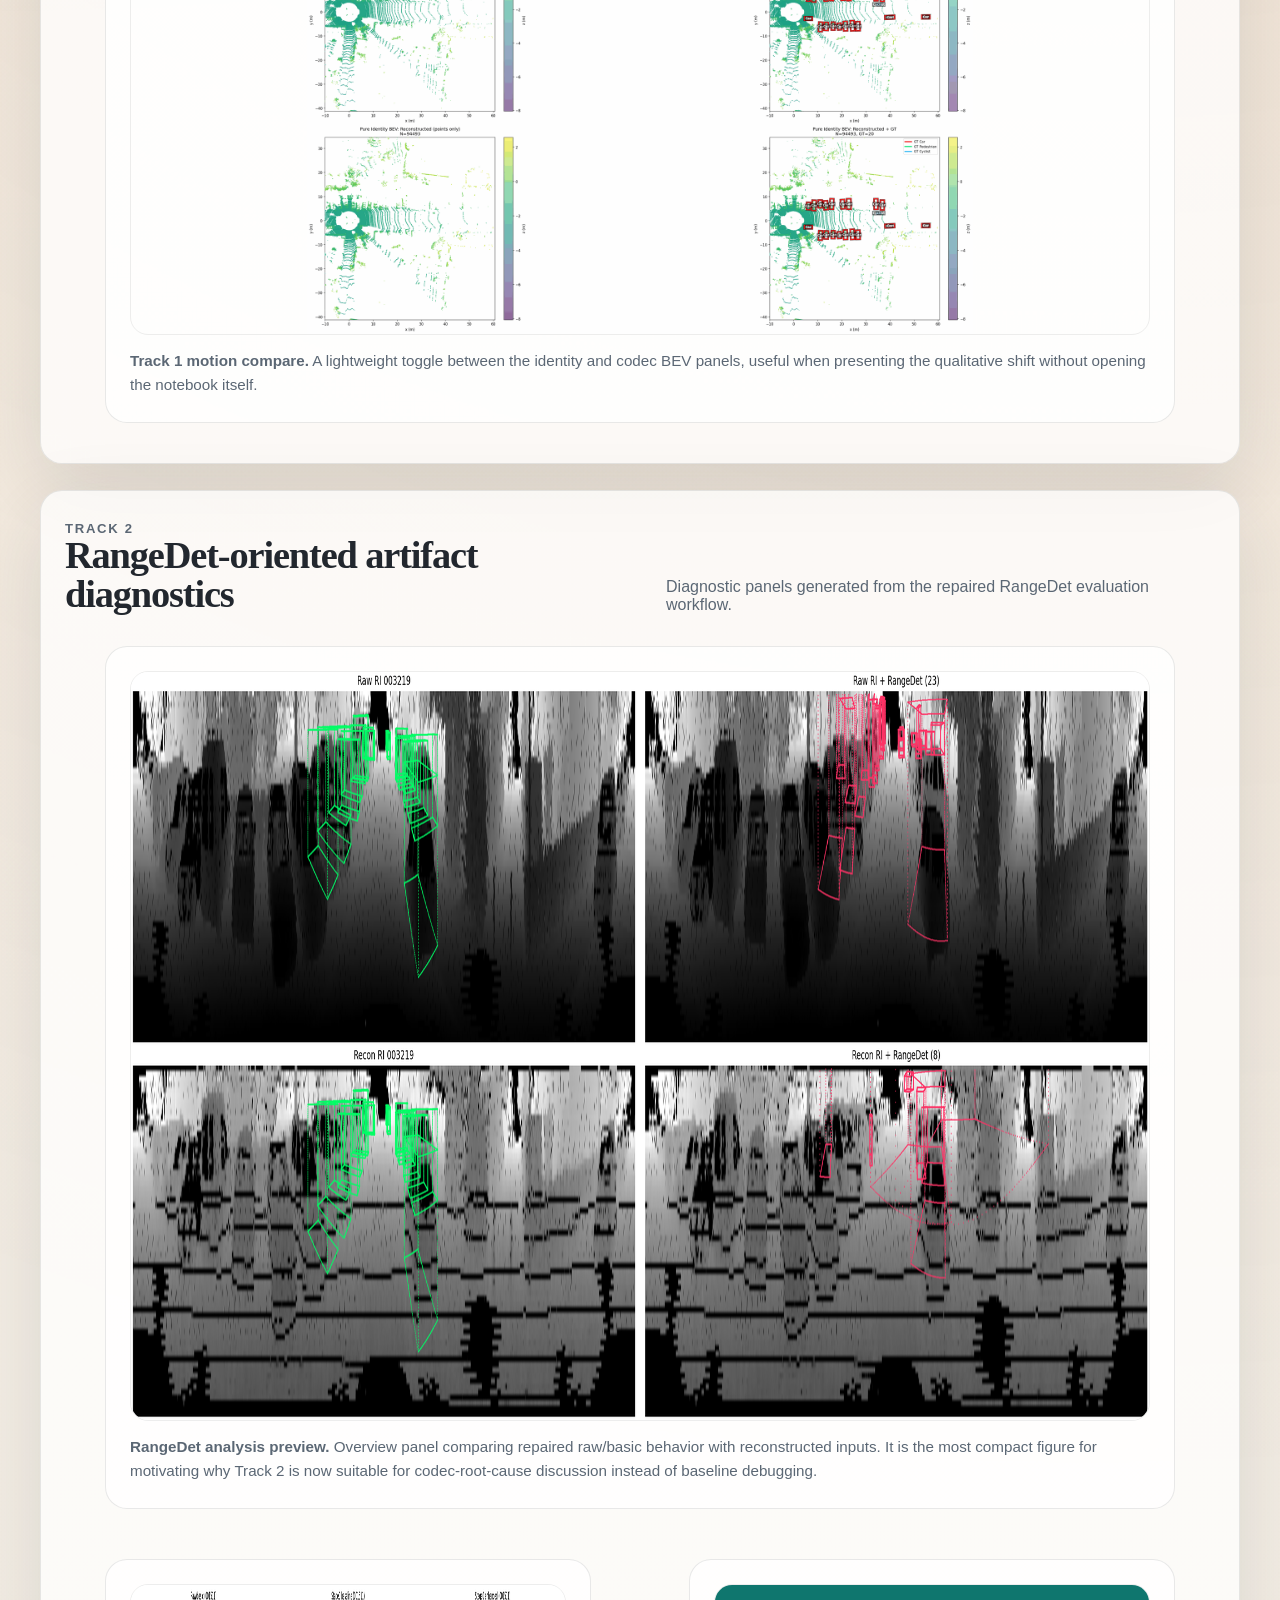
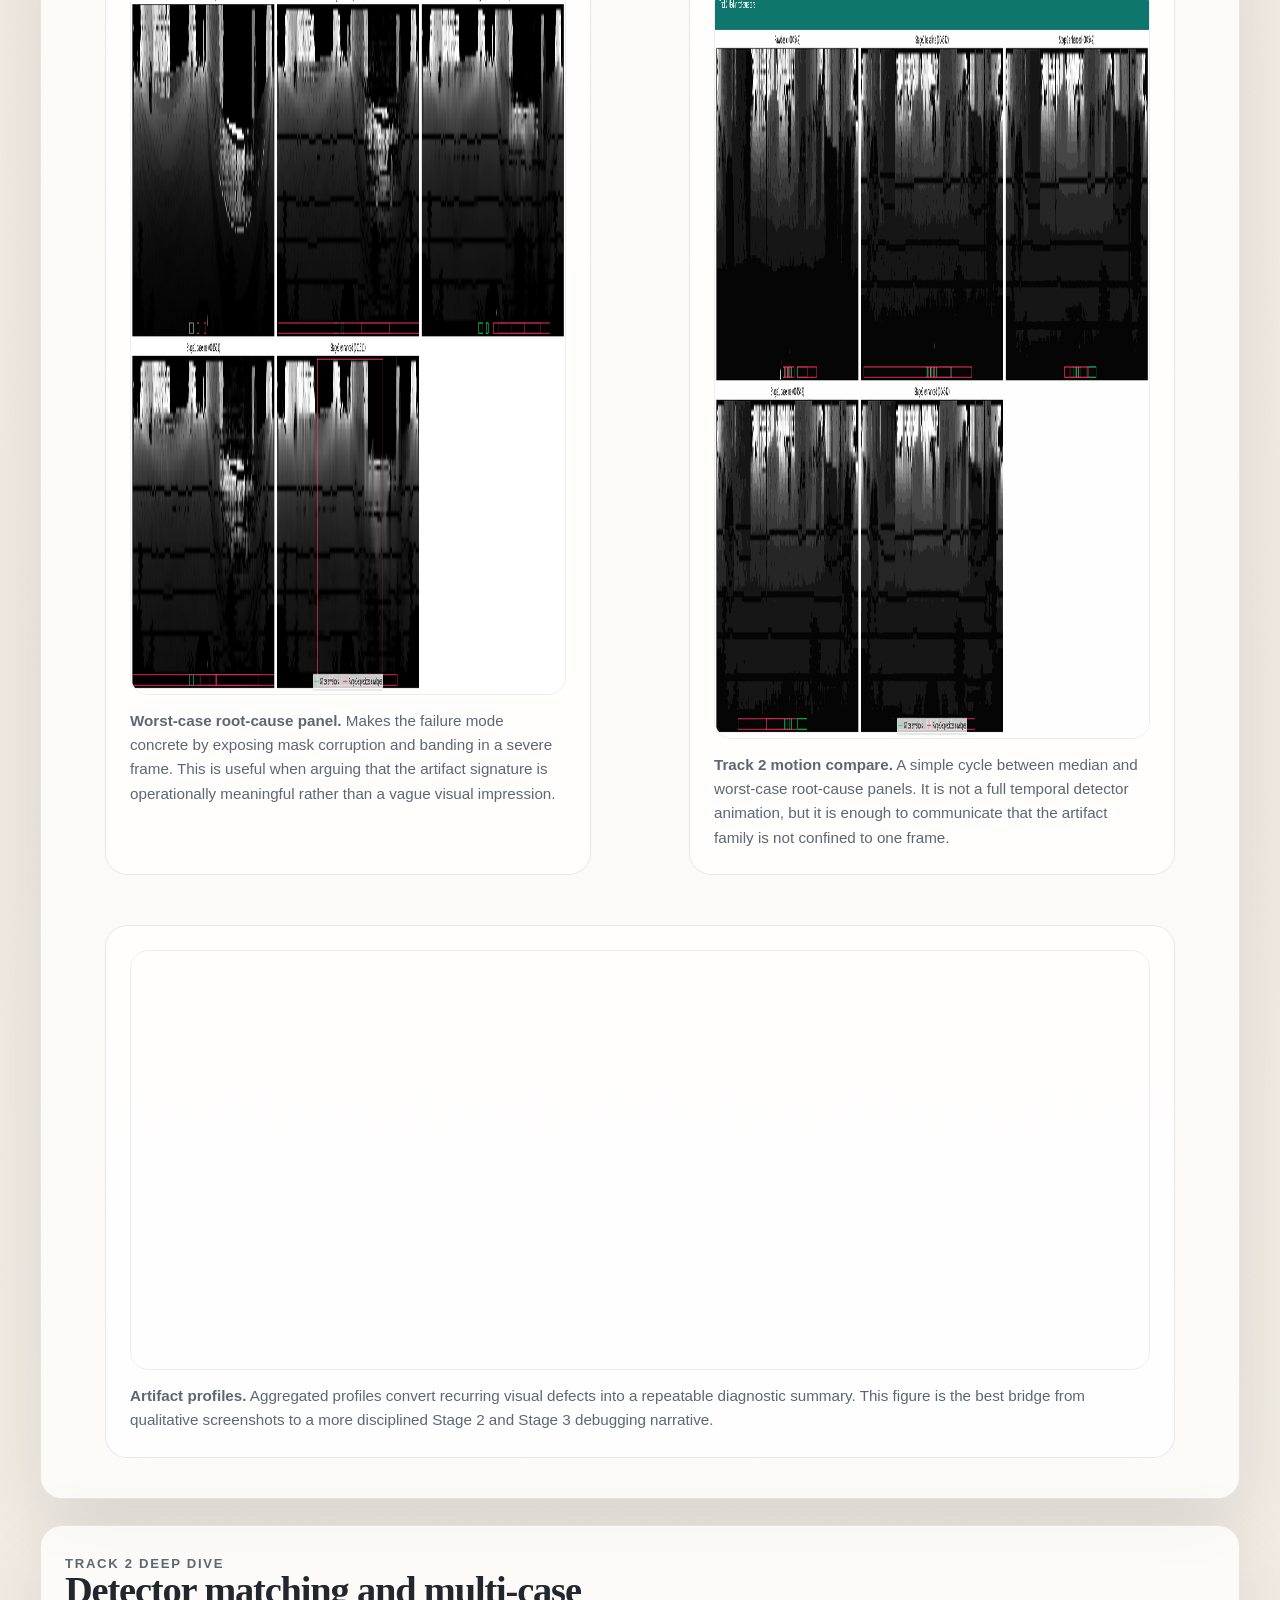
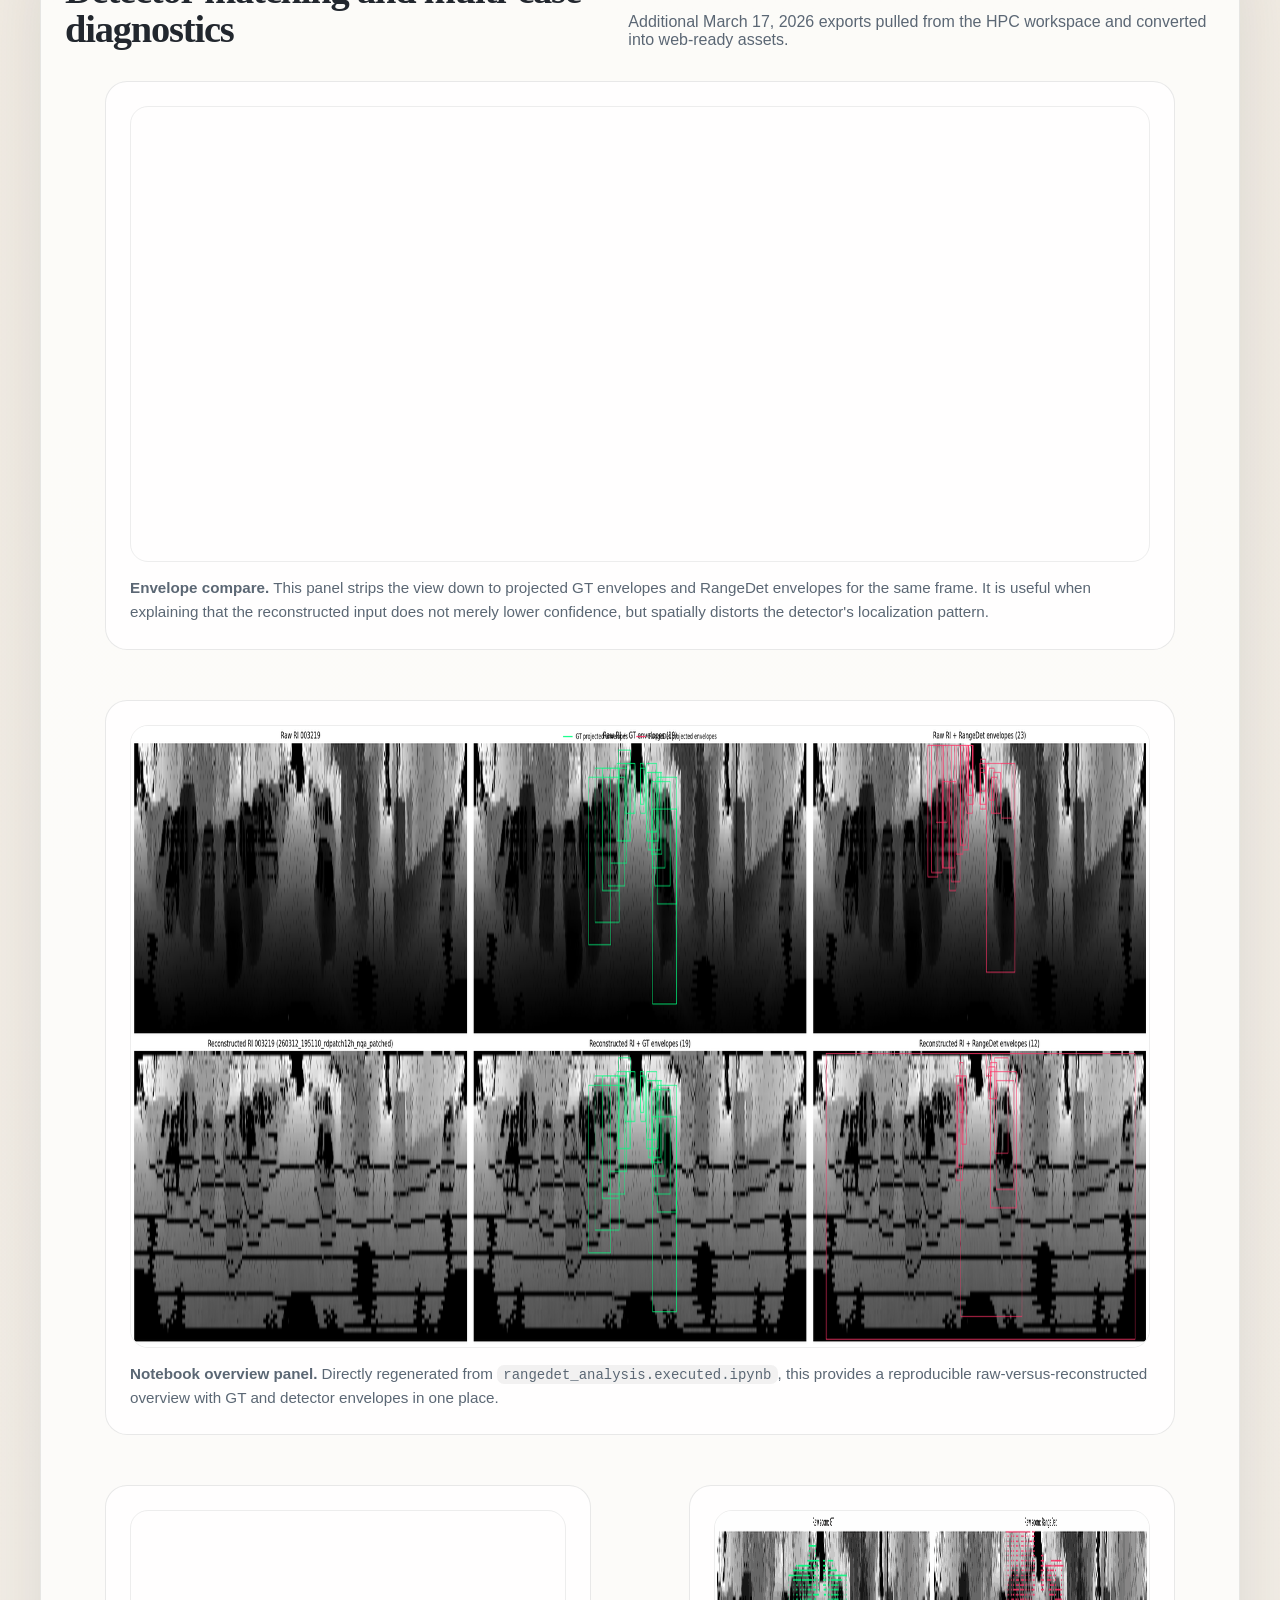
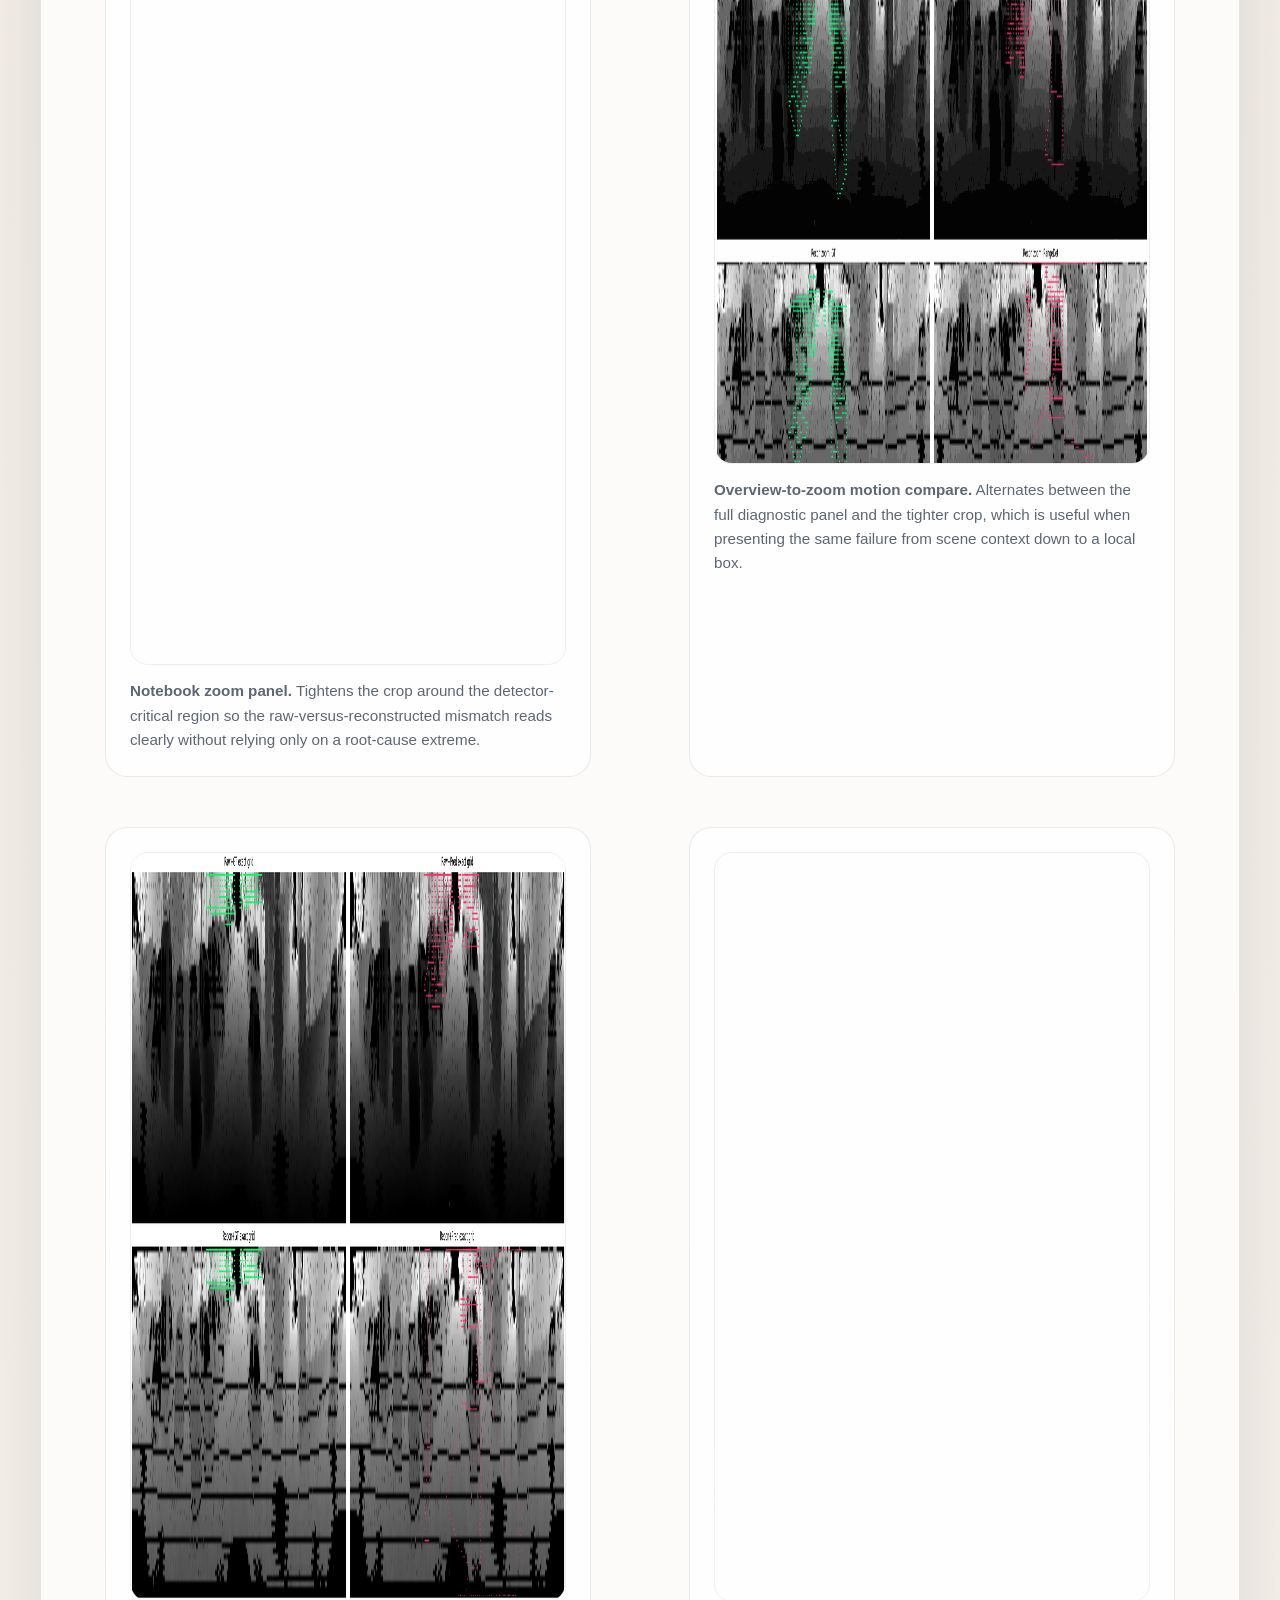
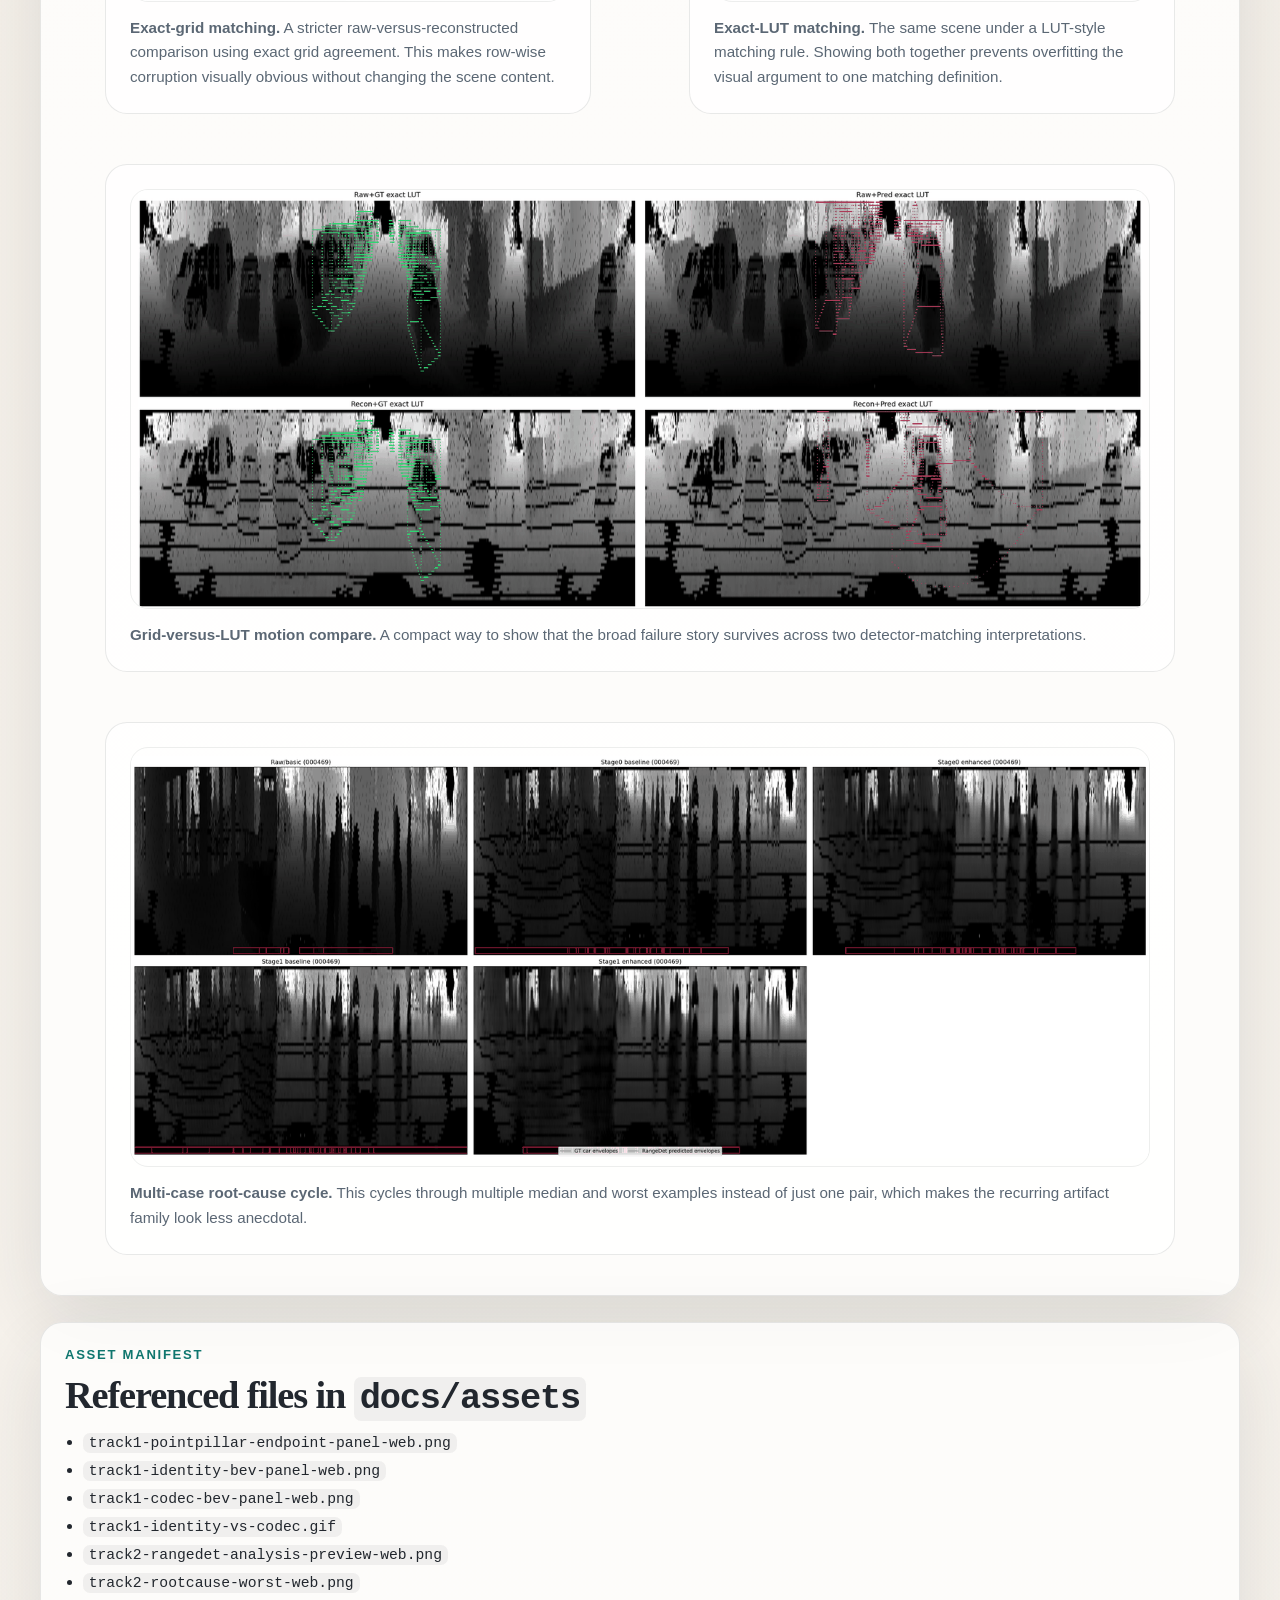
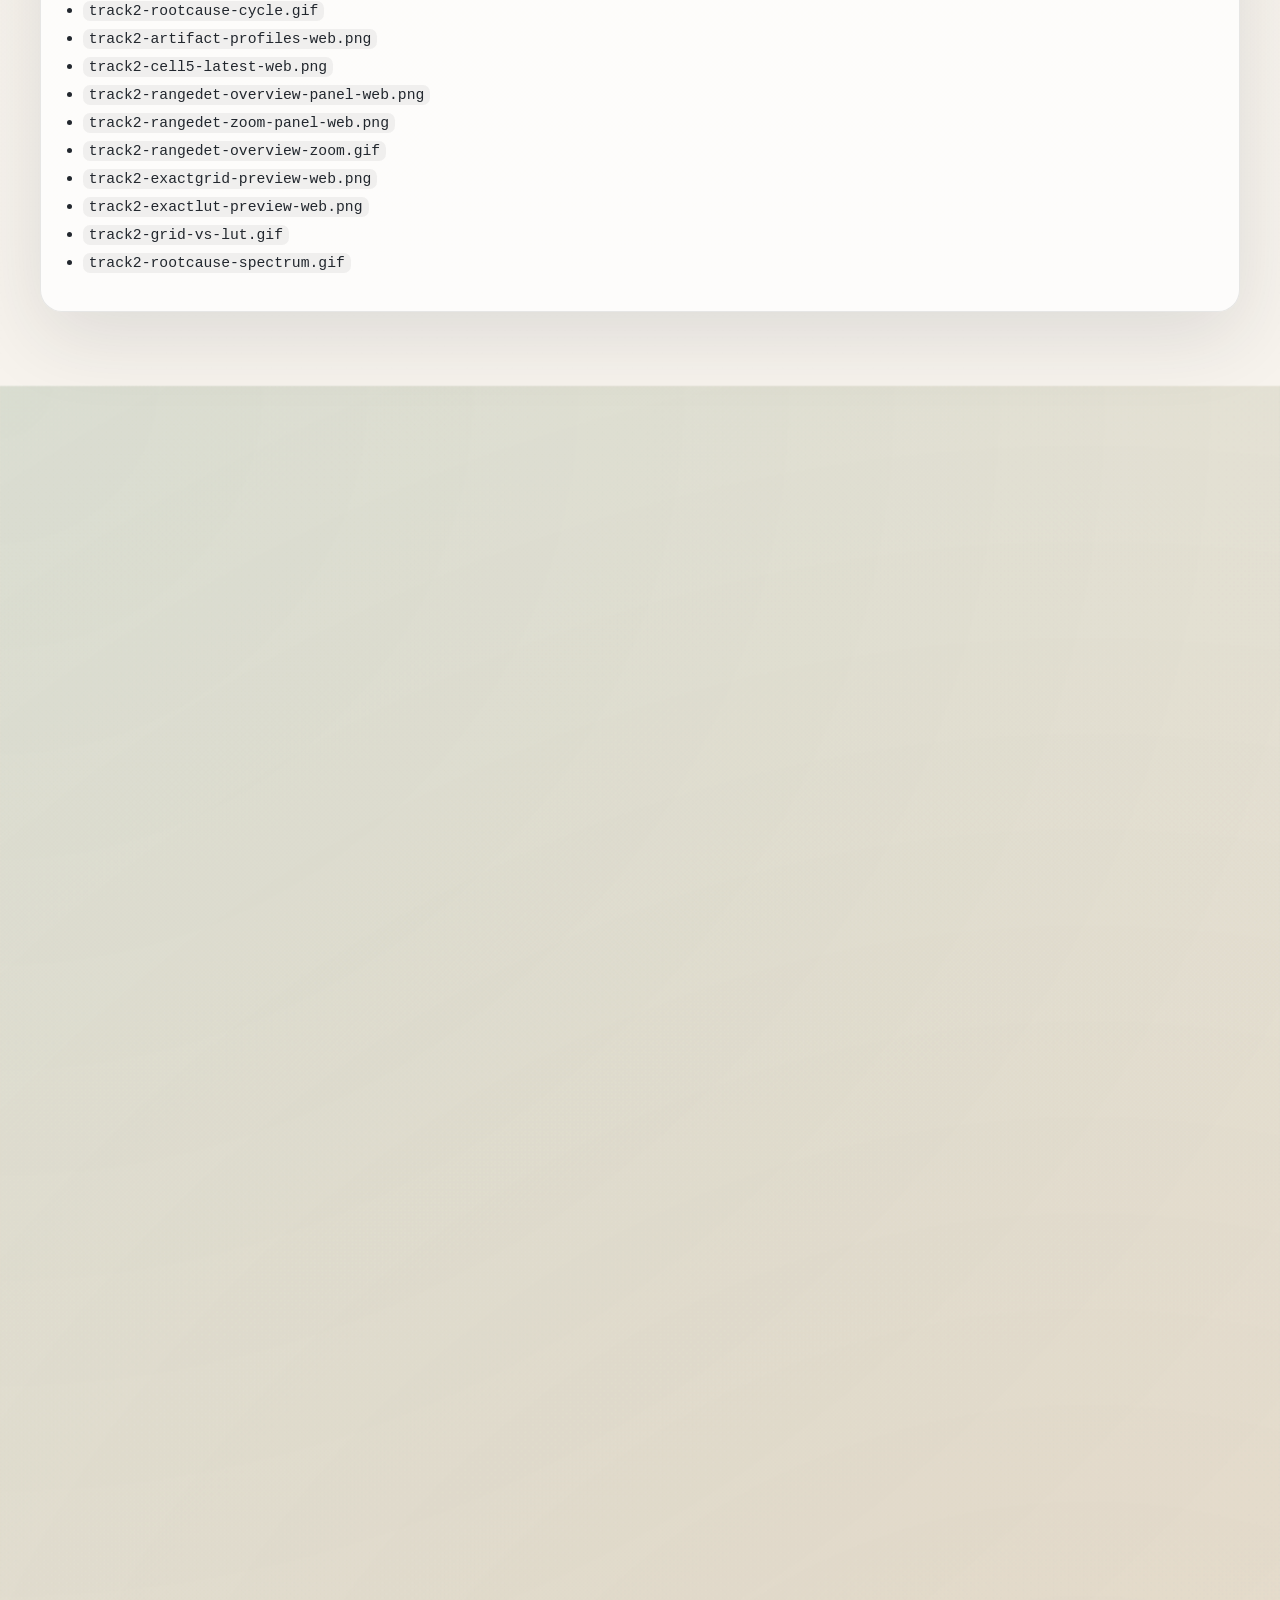
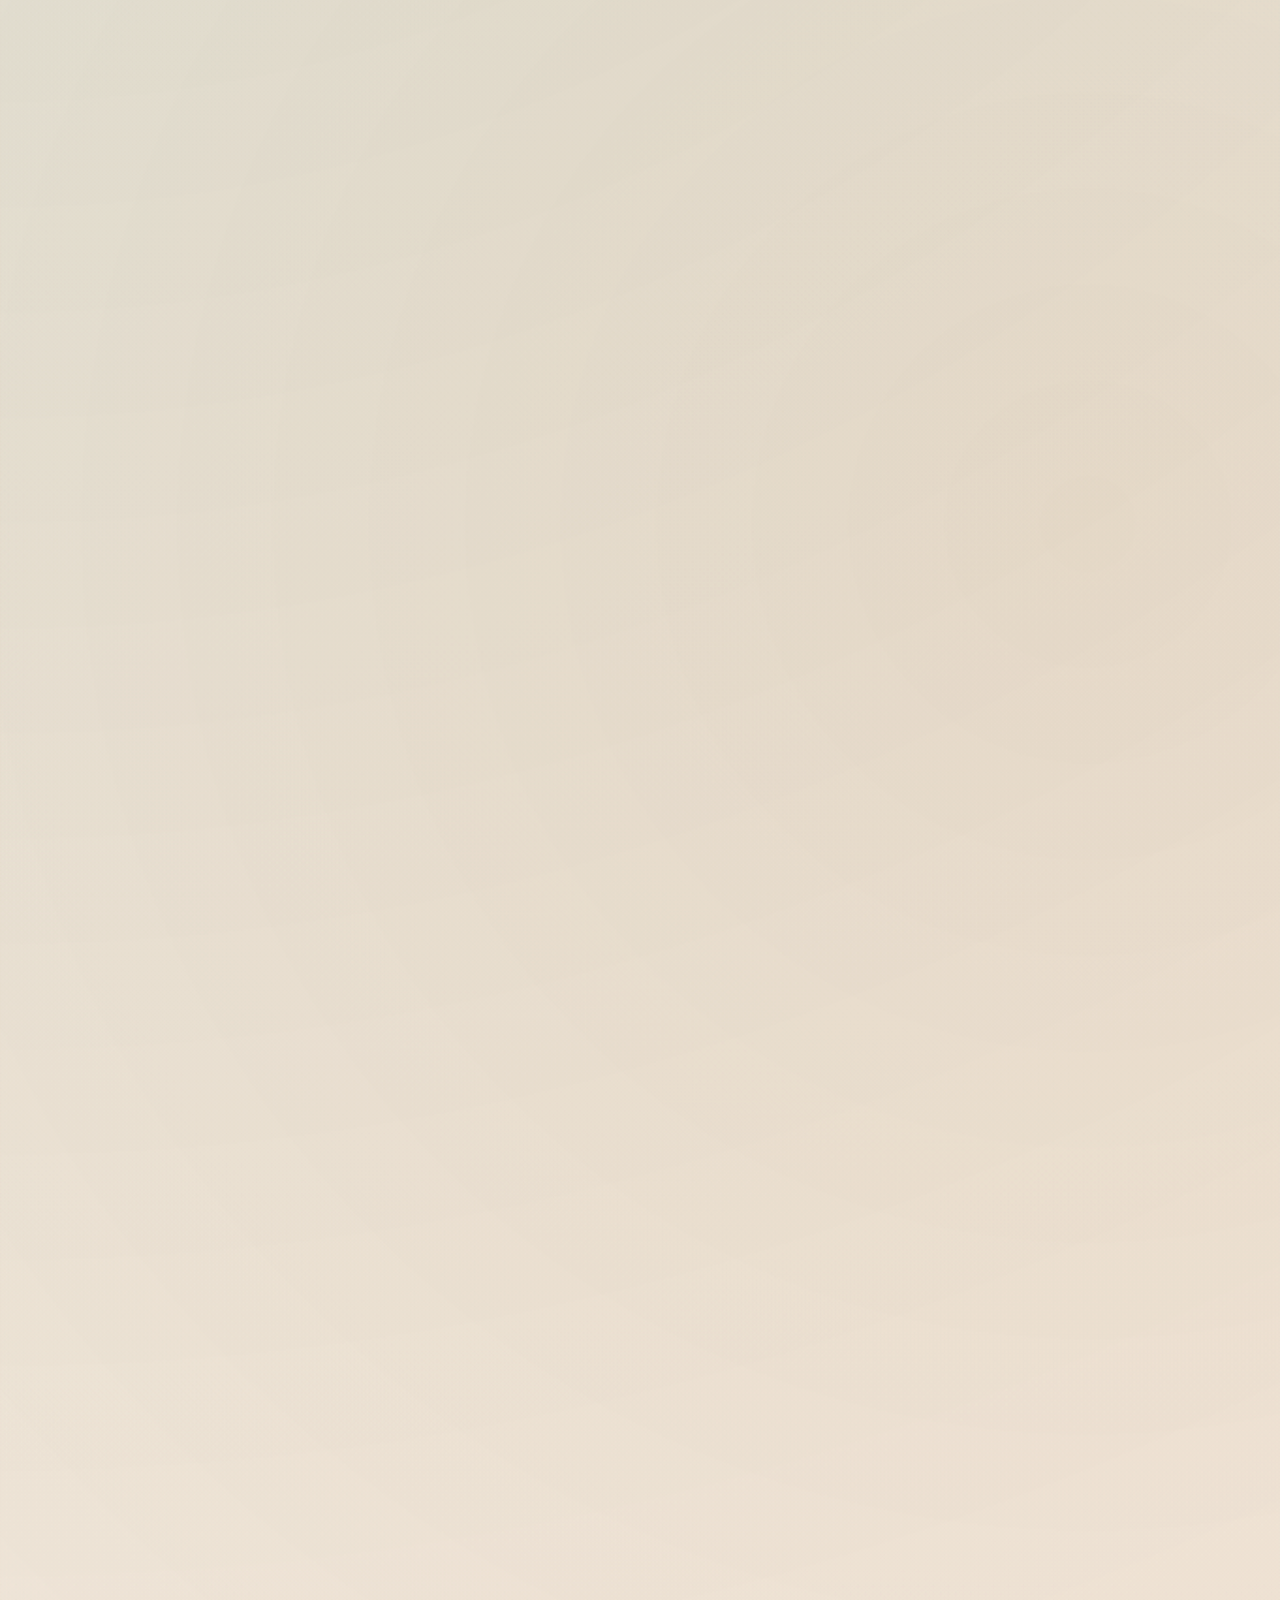
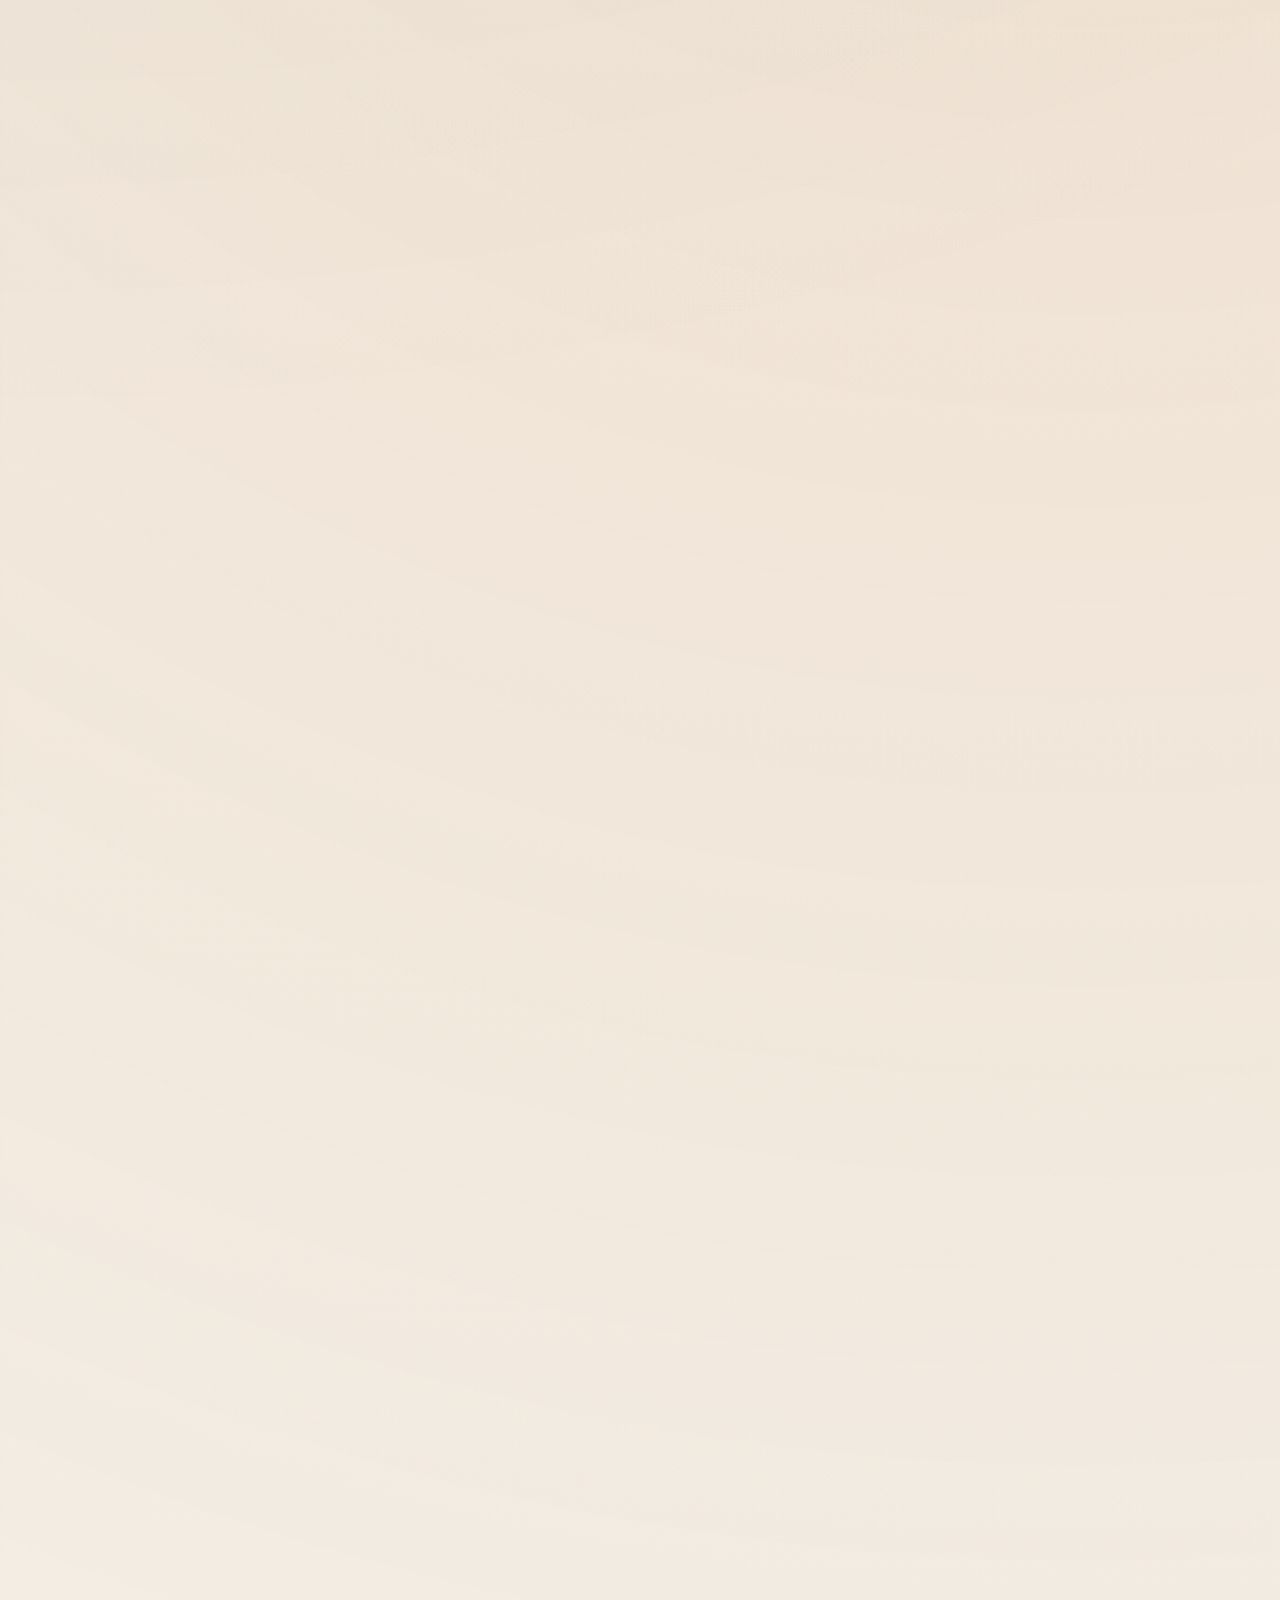
==== commit 5598101d: "docs: refocus landing page around visual storytelling" ====
--- a/docs/gallery.html
+++ b/docs/gallery.html
@@ -40,13 +40,12 @@
       <main>
         <section class="hero section">
           <div class="hero-copy">
-            <p class="eyebrow">Visual Evidence</p>
-            <h1>Notebook outputs and diagnostic panels worth showing</h1>
+            <p class="eyebrow">Supporting Figures</p>
+            <h1>Selected figures that support the project story</h1>
             <p class="hero-lede">
-              This page consolidates the existing PNG assets that are already credible enough for a public research
-              page. The emphasis is evidence: Track 1 shows what reconstruction loss looks like at the downstream
-              endpoint, and Track 2 shows why the current bottleneck is the codec path rather than the repaired
-              detector baseline.
+              This page is the appendix, not the first impression. It collects the strongest notebook-derived and
+              HPC-derived visuals that help explain what currently works, what fails, and where the codec path breaks
+              detector-facing behavior.
             </p>
             <div class="hero-actions">
               <a class="button button-primary" href="index.html">Back to project page</a>
@@ -54,8 +53,8 @@
               <a class="button button-secondary" href="asset-gaps.html">Remaining figure gaps</a>
             </div>
             <p class="hero-note">
-              These are current extracted assets, not a final paper figure set. Captions stay intentionally narrow and
-              only describe what the repository can already support.
+              These are support figures, not a polished paper plate. Captions stay intentionally narrow and only make
+              claims that the repository can already back up.
             </p>
           </div>
 
--- a/docs/styles.css
+++ b/docs/styles.css
@@ -647,6 +647,153 @@
   gap: 12px;
 }
 
+.landing-hero {
+  display: grid;
+  grid-template-columns: minmax(0, 0.92fr) minmax(420px, 1.08fr);
+  gap: 24px;
+  align-items: center;
+}
+
+.landing-lede {
+  max-width: 60ch;
+  margin: 20px 0 0;
+  color: var(--muted-strong);
+  font-size: 1.08rem;
+  line-height: 1.78;
+}
+
+.landing-badges {
+  display: flex;
+  flex-wrap: wrap;
+  gap: 10px;
+  margin: 20px 0 0;
+  padding: 0;
+  list-style: none;
+}
+
+.landing-badges li {
+  padding: 0.55rem 0.8rem;
+  border: 1px solid var(--line);
+  border-radius: 999px;
+  background: rgba(255, 255, 255, 0.72);
+  color: var(--muted-strong);
+  font-size: 0.88rem;
+}
+
+.hero-visual {
+  margin: 0;
+}
+
+.hero-visual img {
+  border-radius: 24px;
+  border: 1px solid rgba(34, 39, 46, 0.08);
+  box-shadow: var(--shadow-md);
+}
+
+.hero-visual figcaption {
+  margin-top: 14px;
+  color: var(--muted);
+  font-size: 0.95rem;
+  line-height: 1.6;
+}
+
+.quick-summary,
+.method-stage,
+.result-stage,
+.takeaway-stage,
+.appendix-stage {
+  position: relative;
+}
+
+.summary-grid,
+.takeaway-grid,
+.result-showcase {
+  display: grid;
+  gap: 18px;
+}
+
+.summary-grid,
+.takeaway-grid {
+  grid-template-columns: repeat(3, minmax(0, 1fr));
+}
+
+.summary-card {
+  padding: 22px;
+  border: 1px solid var(--line);
+  border-radius: var(--radius-md);
+  background: rgba(255, 255, 255, 0.76);
+}
+
+.summary-card p {
+  margin: 10px 0 0;
+  color: var(--muted-strong);
+  line-height: 1.72;
+}
+
+.summary-label {
+  display: inline-flex;
+  min-height: 28px;
+  align-items: center;
+  padding: 0 10px;
+  border-radius: 999px;
+  background: rgba(15, 118, 110, 0.1);
+  color: var(--accent-cyan);
+  font-size: 0.78rem;
+  font-weight: 800;
+  letter-spacing: 0.08em;
+  text-transform: uppercase;
+}
+
+.method-layout {
+  display: grid;
+  grid-template-columns: minmax(0, 1.05fr) minmax(320px, 0.95fr);
+  gap: 22px;
+  align-items: start;
+}
+
+.method-copy {
+  display: grid;
+  gap: 18px;
+}
+
+.metric-strip {
+  display: grid;
+  grid-template-columns: repeat(4, minmax(0, 1fr));
+  gap: 14px;
+  margin-bottom: 20px;
+}
+
+.metric-pill {
+  display: grid;
+  gap: 6px;
+  padding: 18px;
+  border: 1px solid var(--line);
+  border-radius: var(--radius-md);
+  background: rgba(255, 255, 255, 0.76);
+}
+
+.metric-pill-label {
+  color: var(--muted);
+  font-size: 0.84rem;
+  text-transform: uppercase;
+  letter-spacing: 0.06em;
+}
+
+.metric-pill strong {
+  font-size: 2rem;
+  line-height: 1;
+}
+
+.metric-pill span:last-child {
+  color: var(--muted-strong);
+  font-size: 0.92rem;
+  line-height: 1.45;
+}
+
+.appendix-stage {
+  background: linear-gradient(135deg, rgba(15, 118, 110, 0.08), rgba(180, 83, 9, 0.08));
+}
+
 .site-footer {
   display: flex;
   justify-content: space-between;
@@ -744,11 +891,16 @@
 @media (max-width: 1120px) {
   .hero,
   .narrative-layout,
+  .landing-hero,
+  .method-layout,
   .track-grid,
   .risk-grid,
   .repro-grid,
   .evidence-grid,
-  .gallery-grid {
+  .gallery-grid,
+  .summary-grid,
+  .takeaway-grid,
+  .metric-strip {
     grid-template-columns: 1fr;
   }
 
@@ -774,6 +926,10 @@
     border-radius: 28px;
   }
 
+  .landing-badges {
+    flex-direction: column;
+  }
+
   .site-nav {
     justify-content: flex-start;
   }
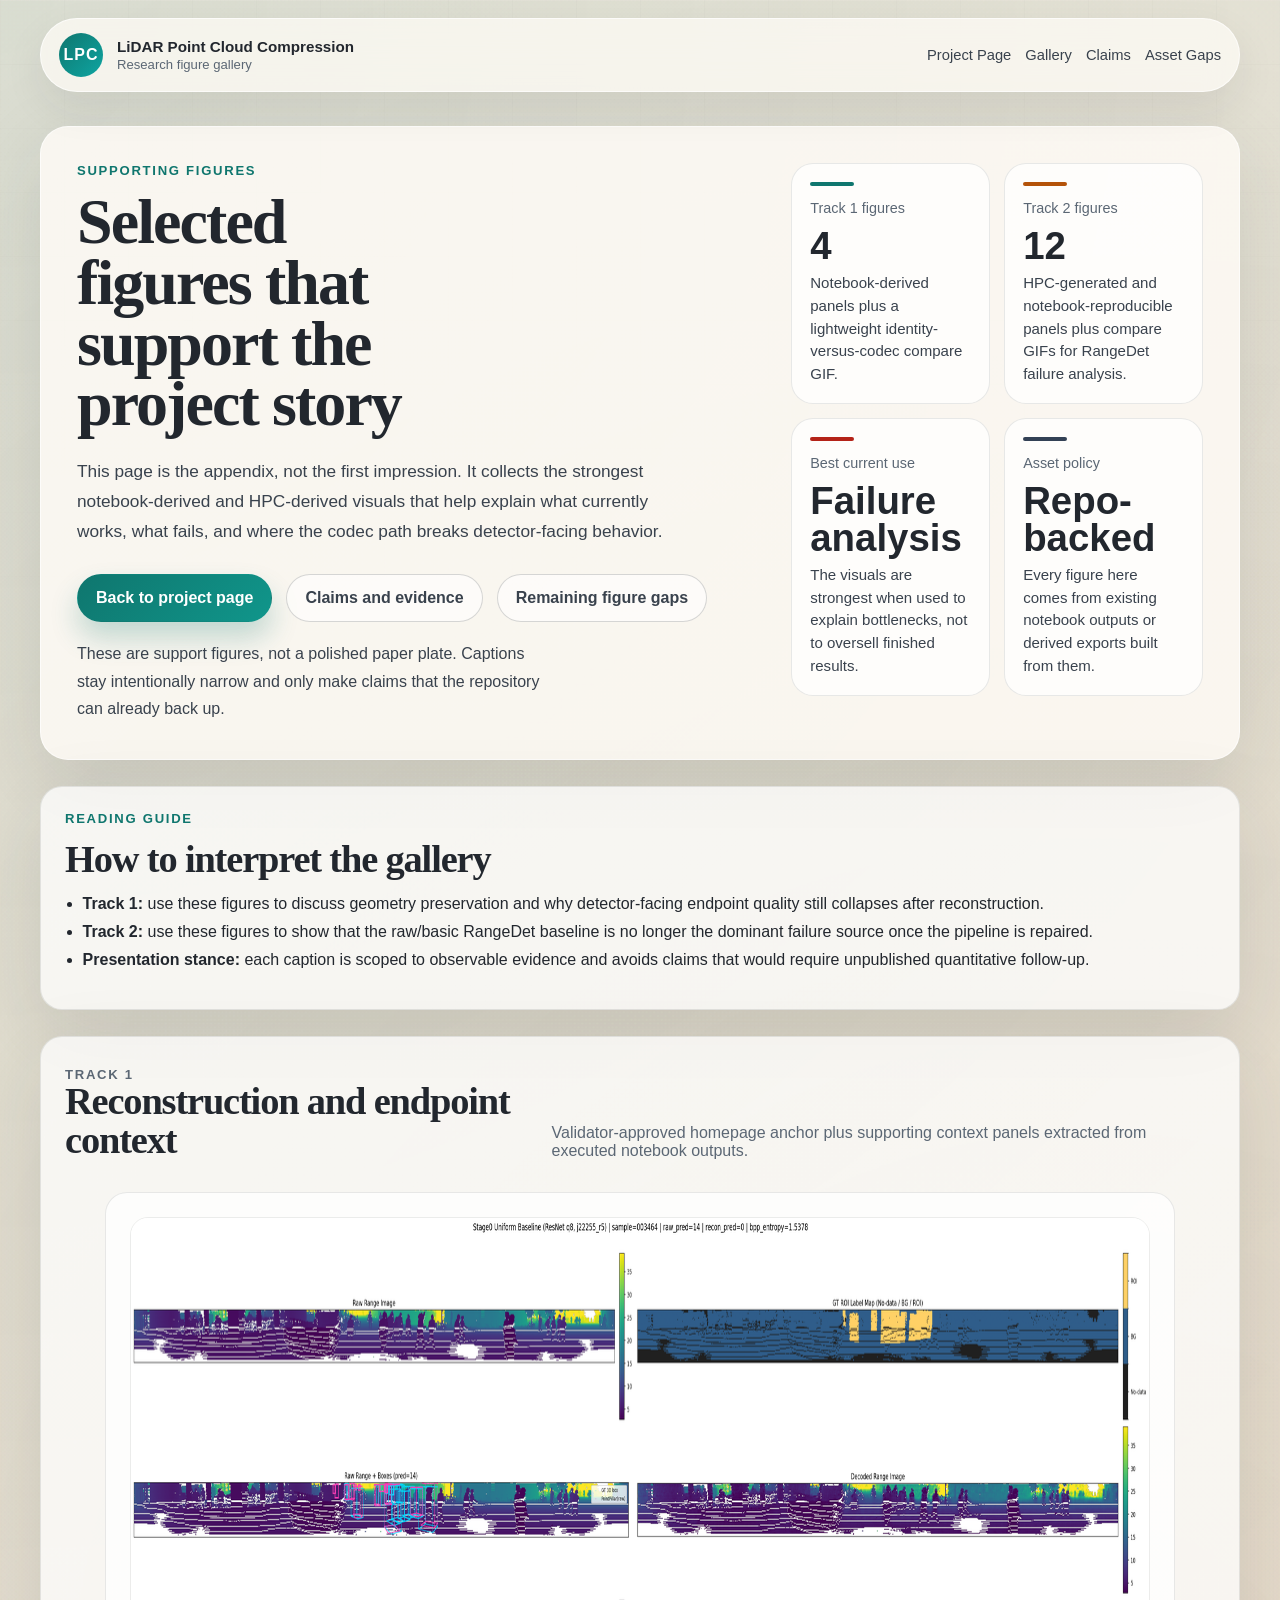
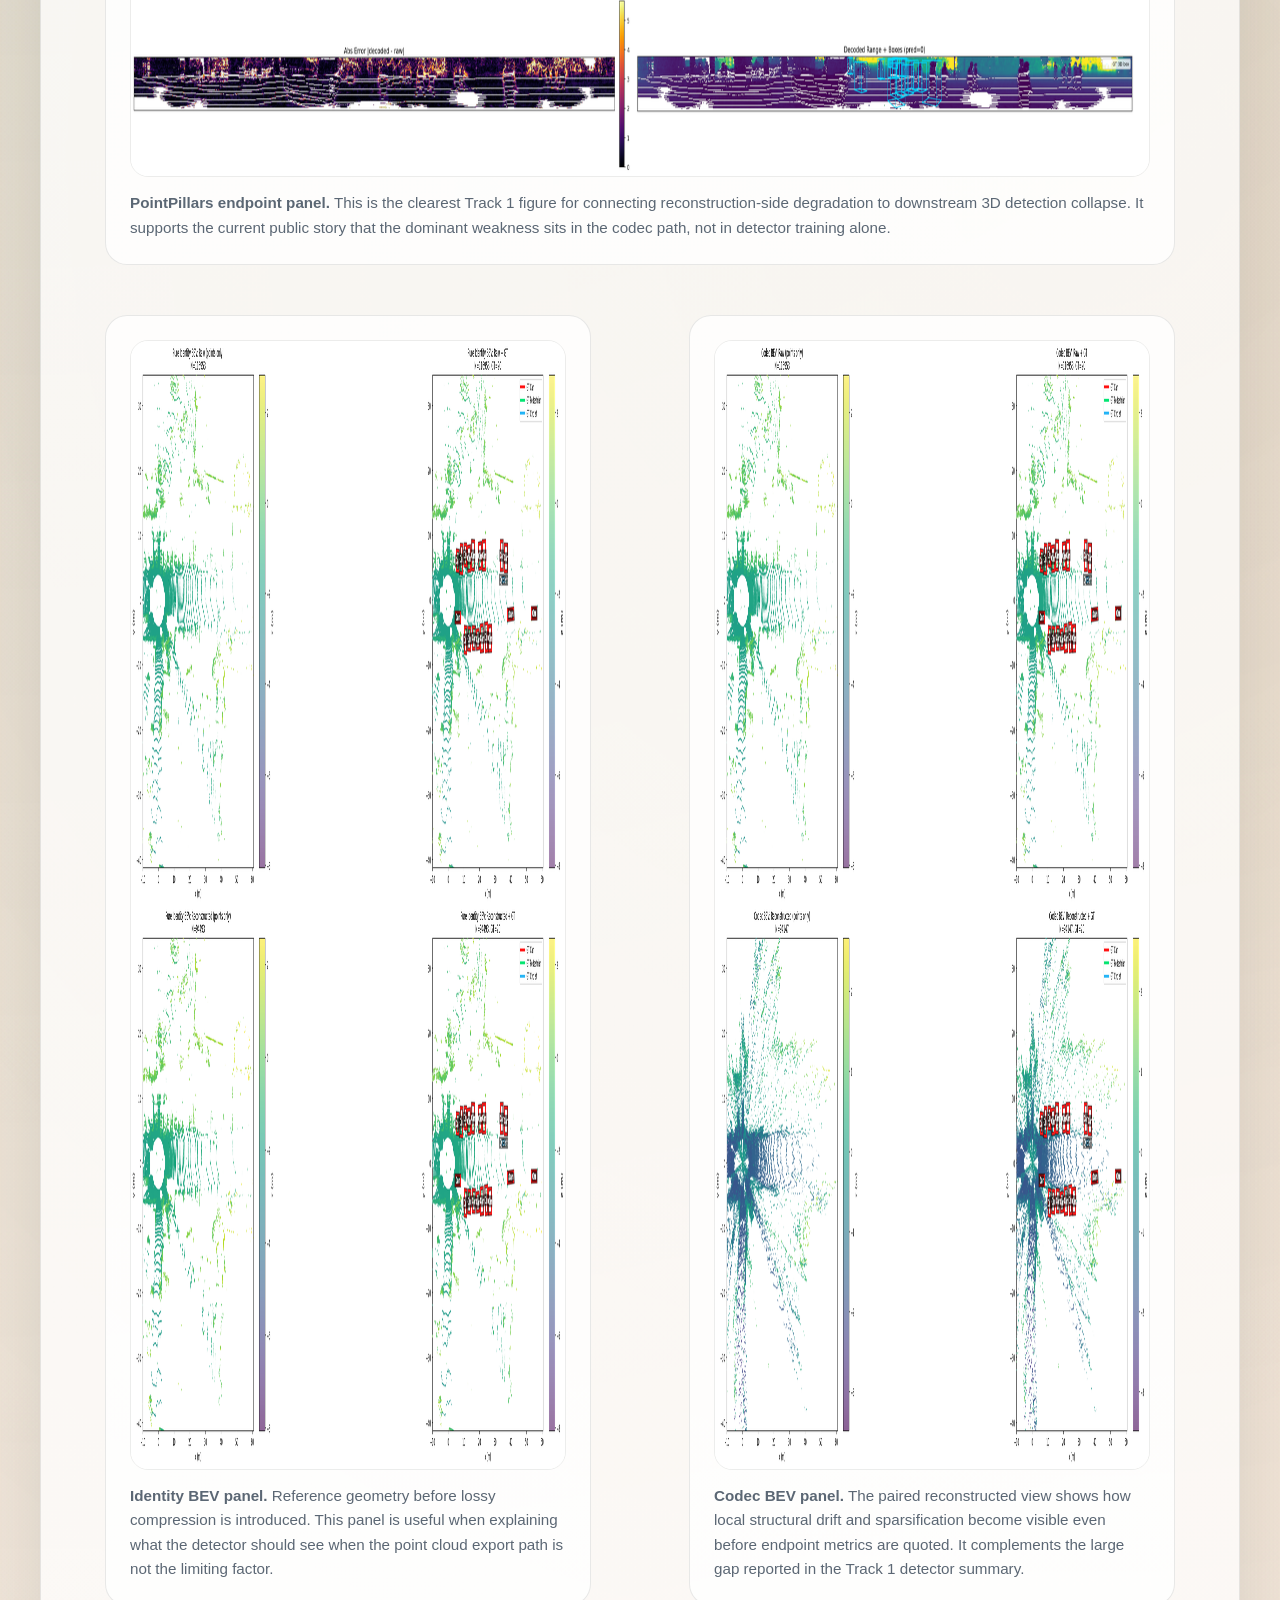
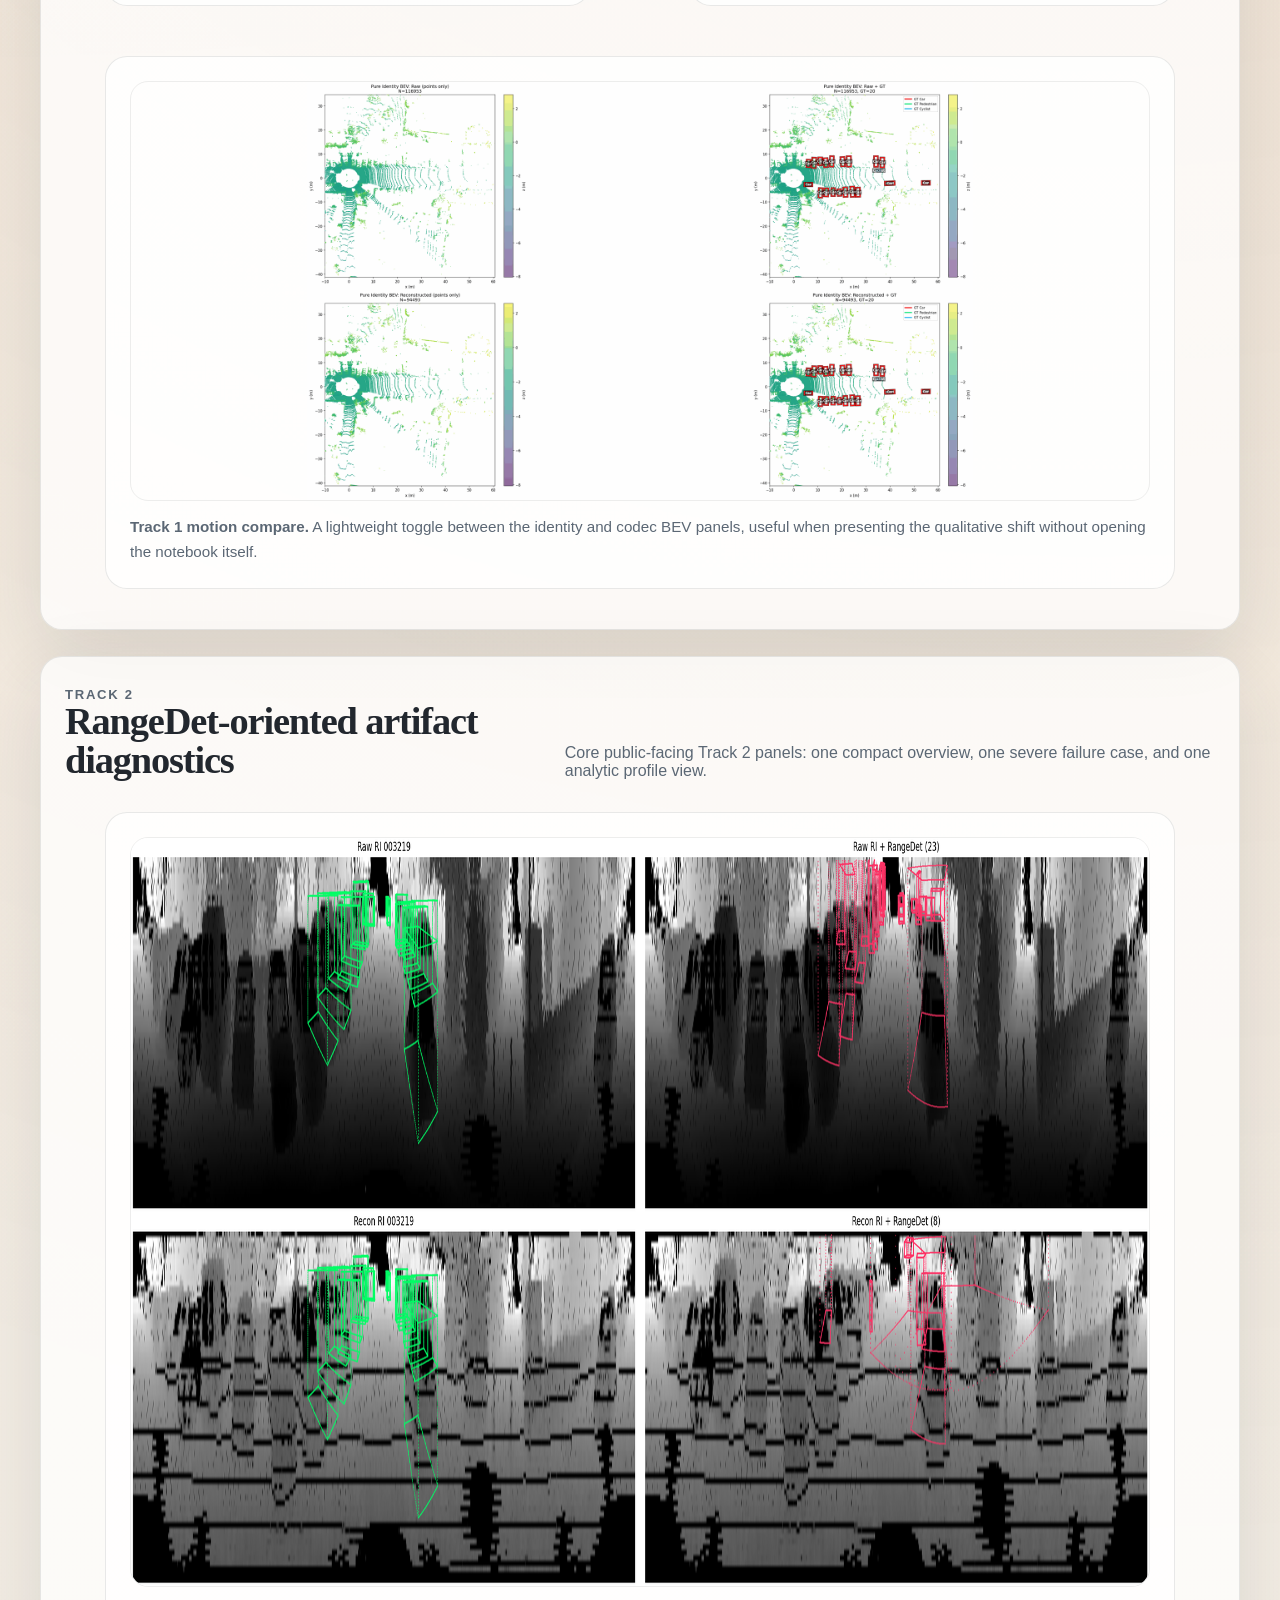
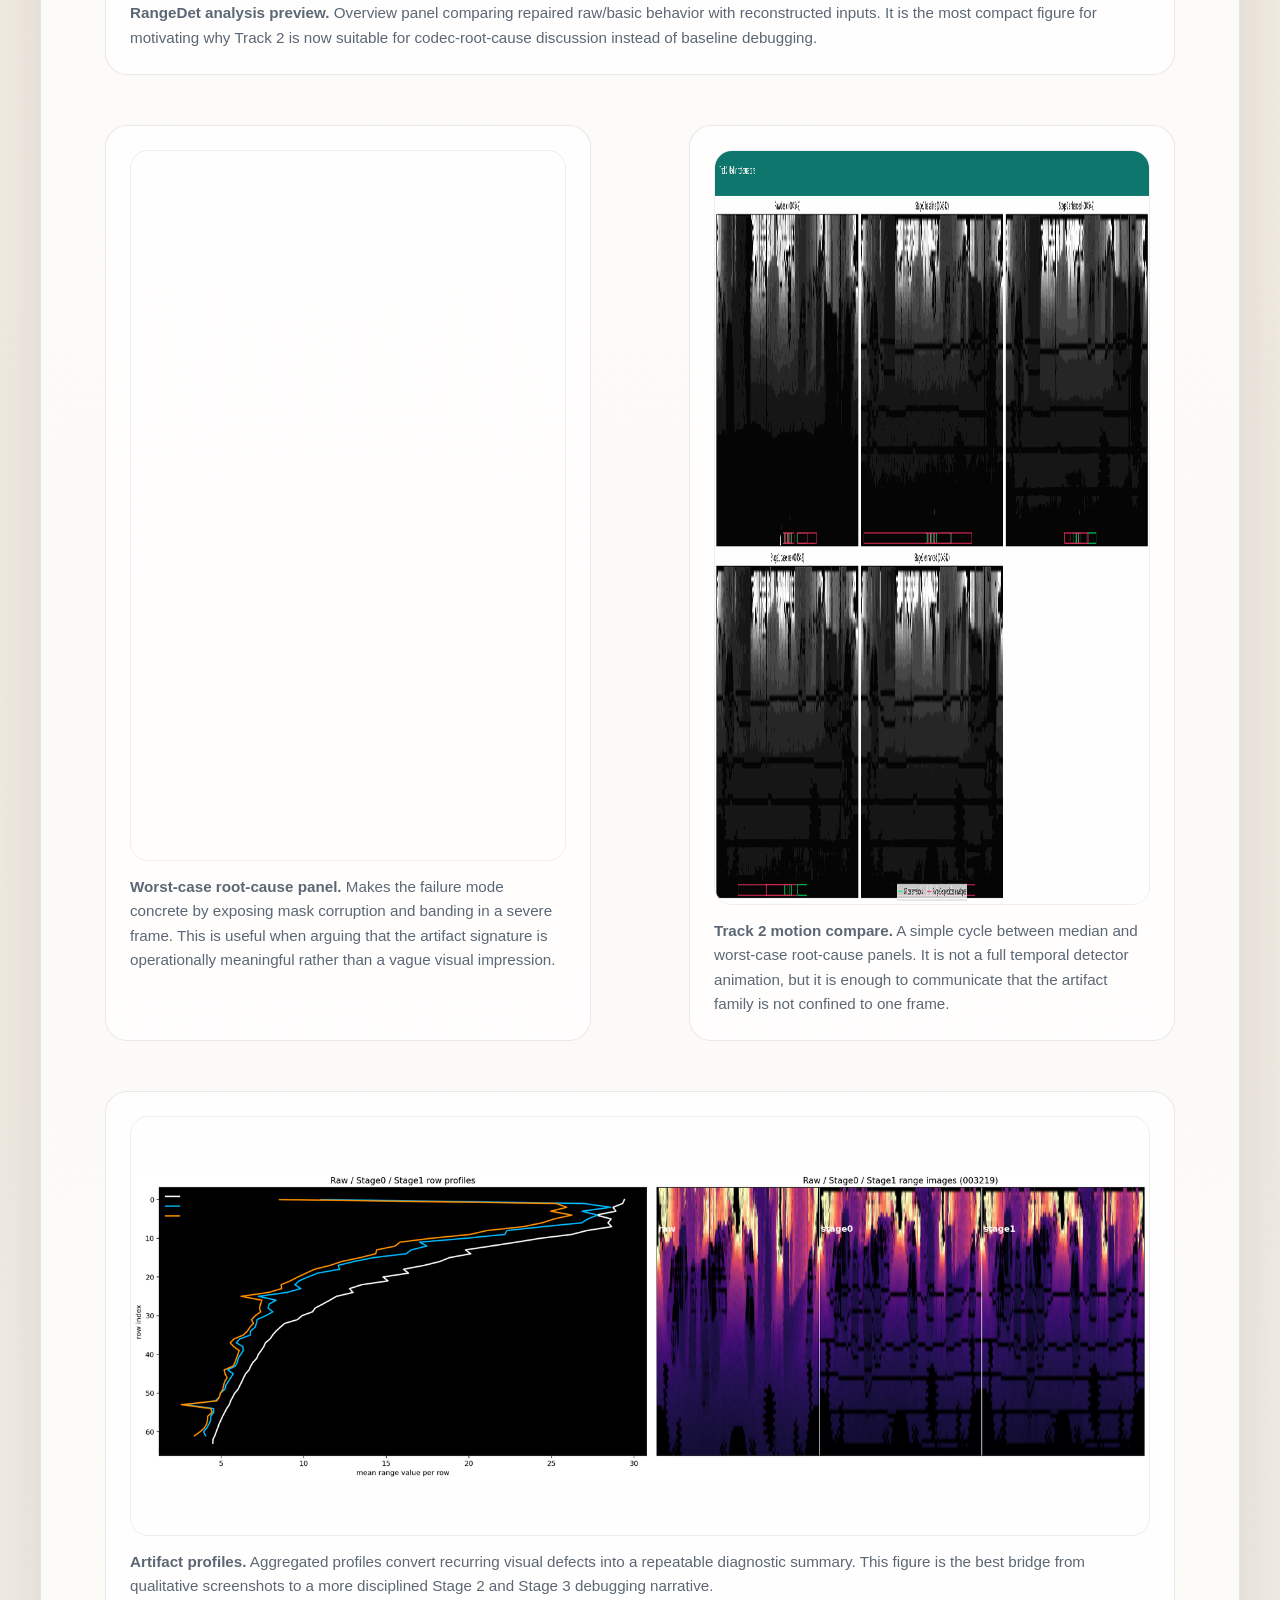
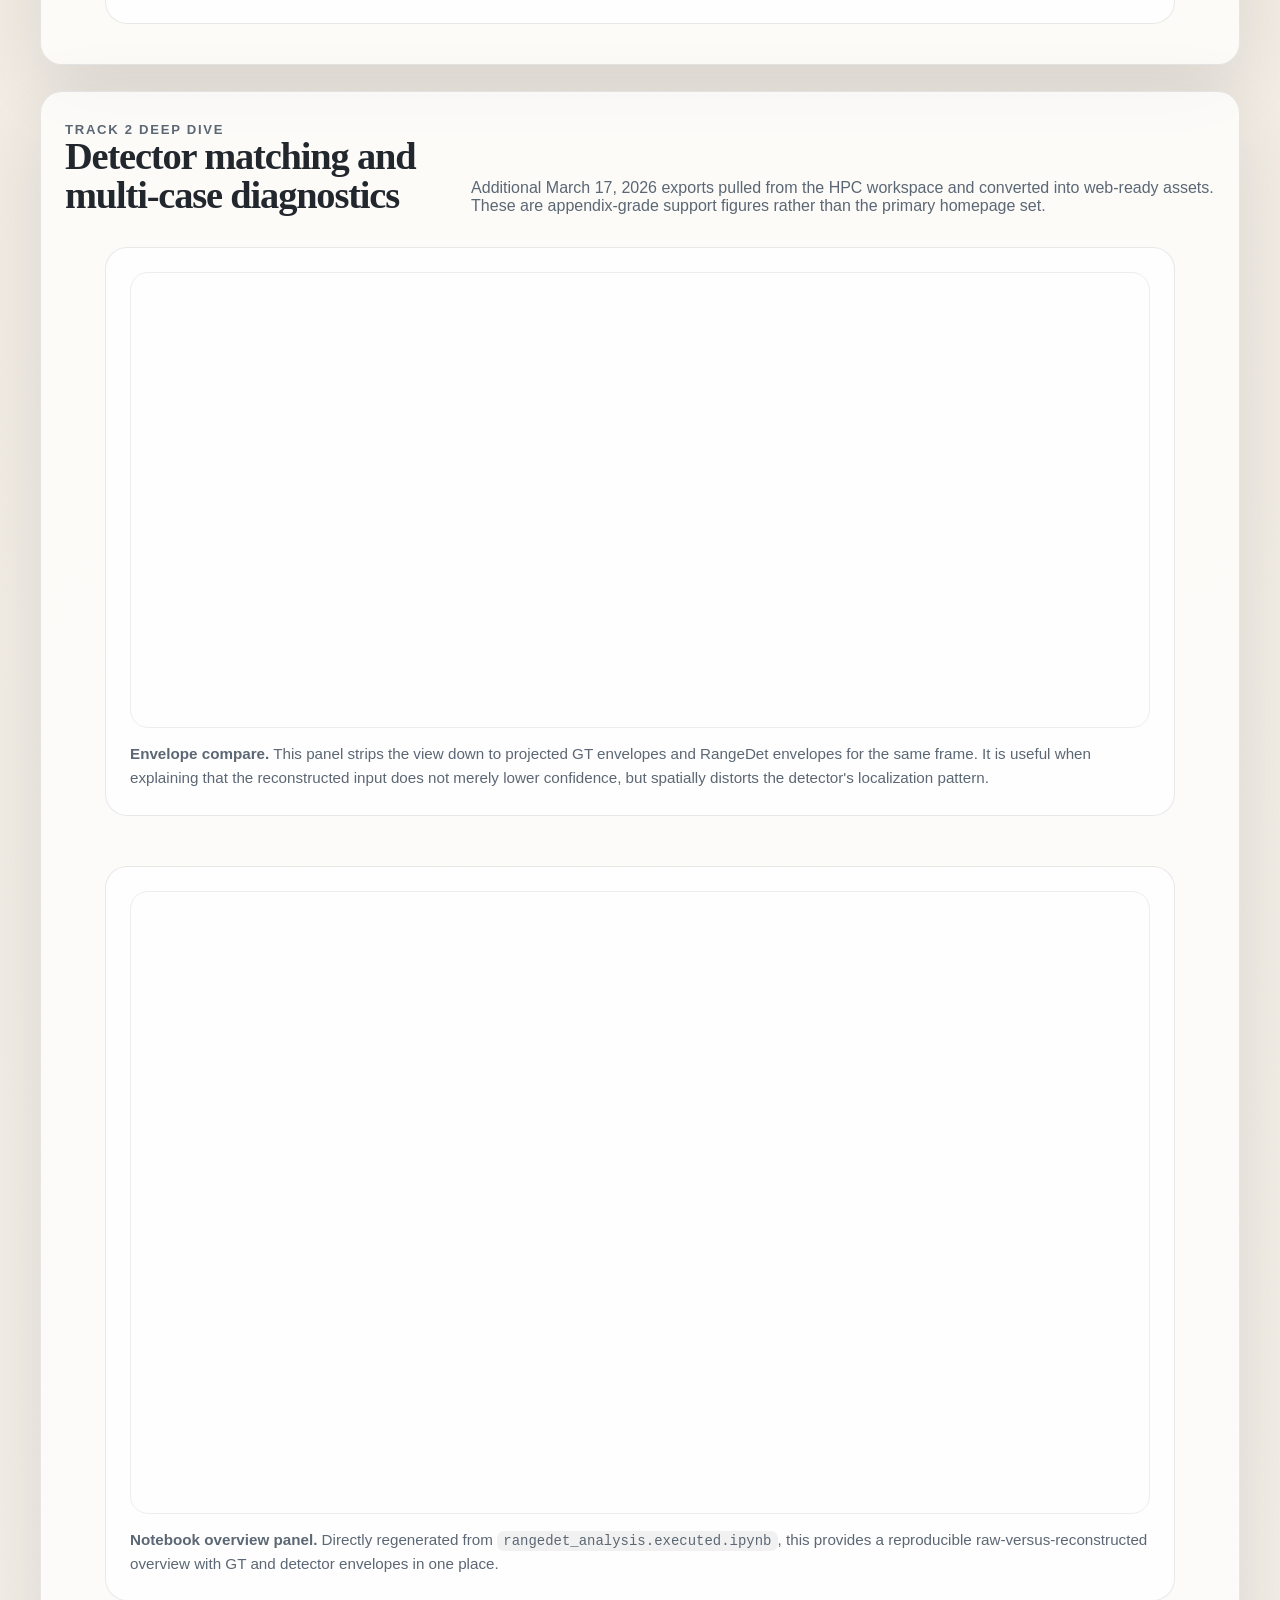
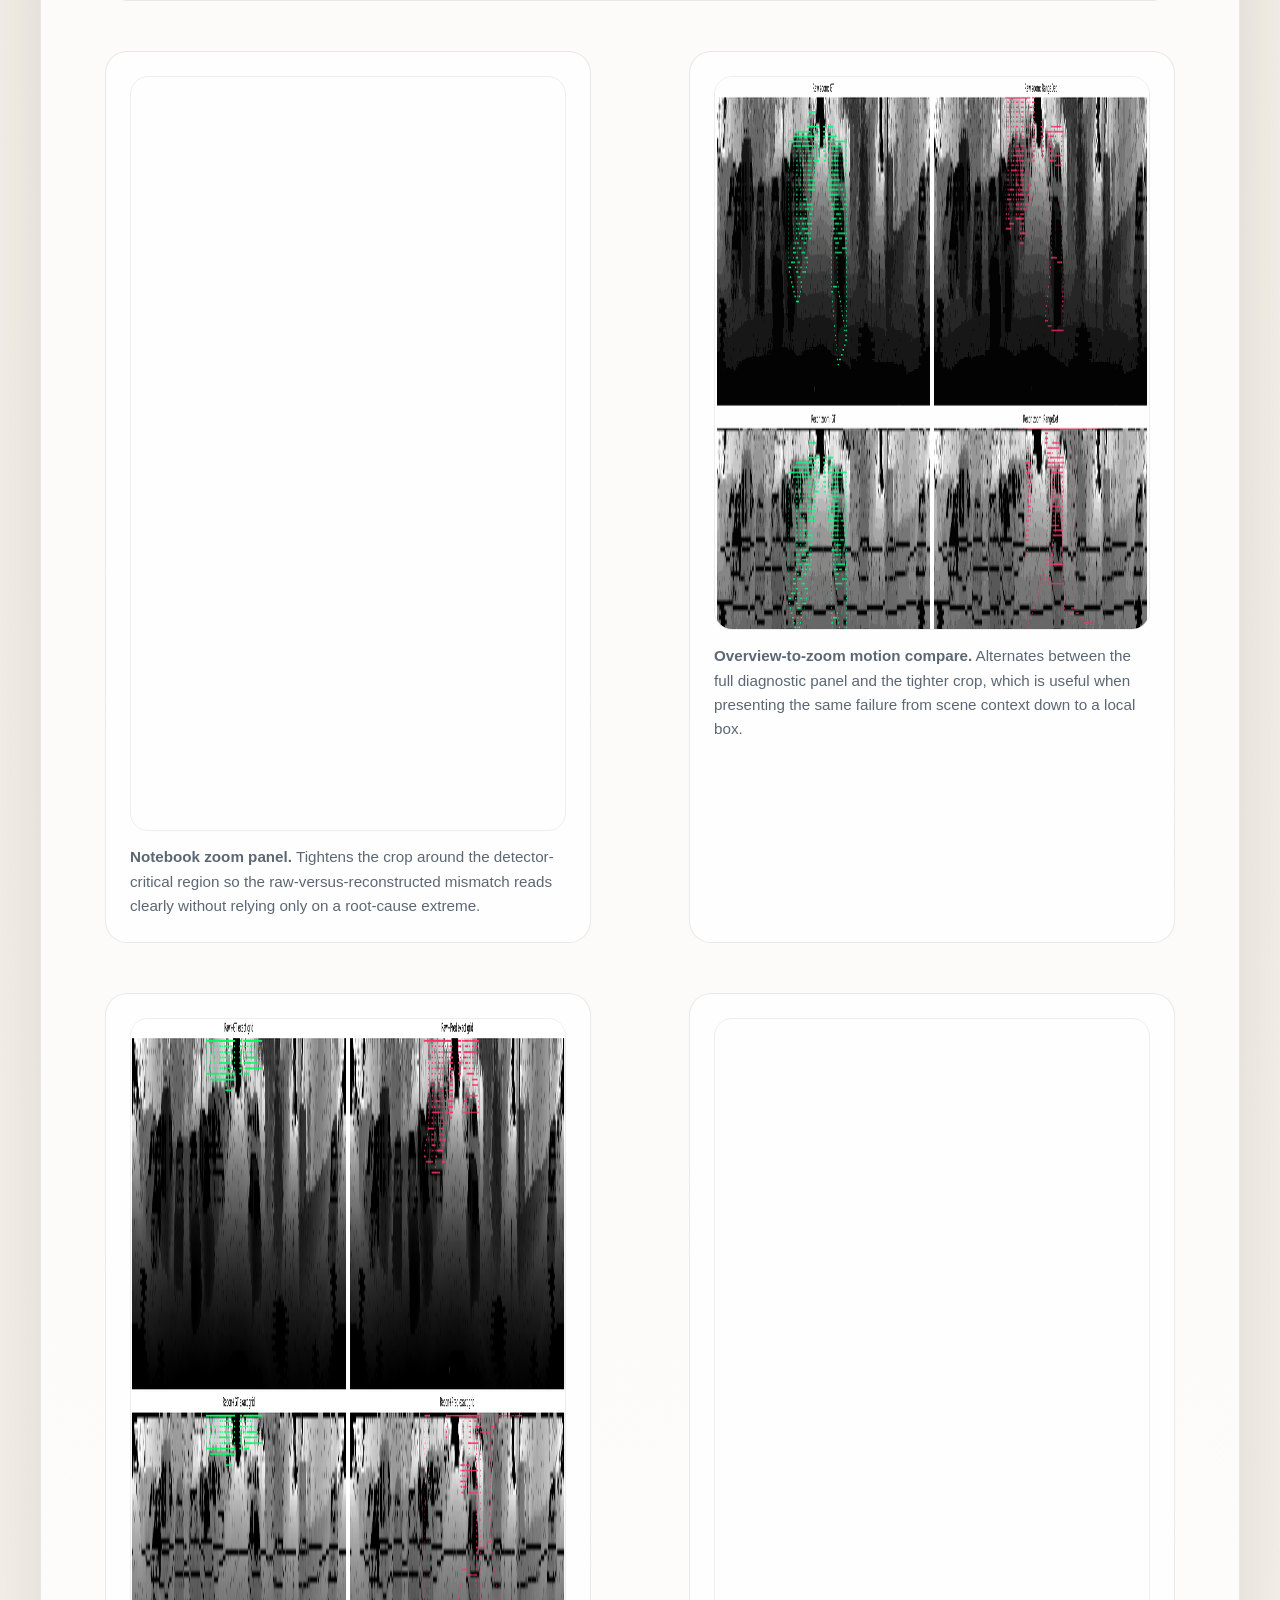
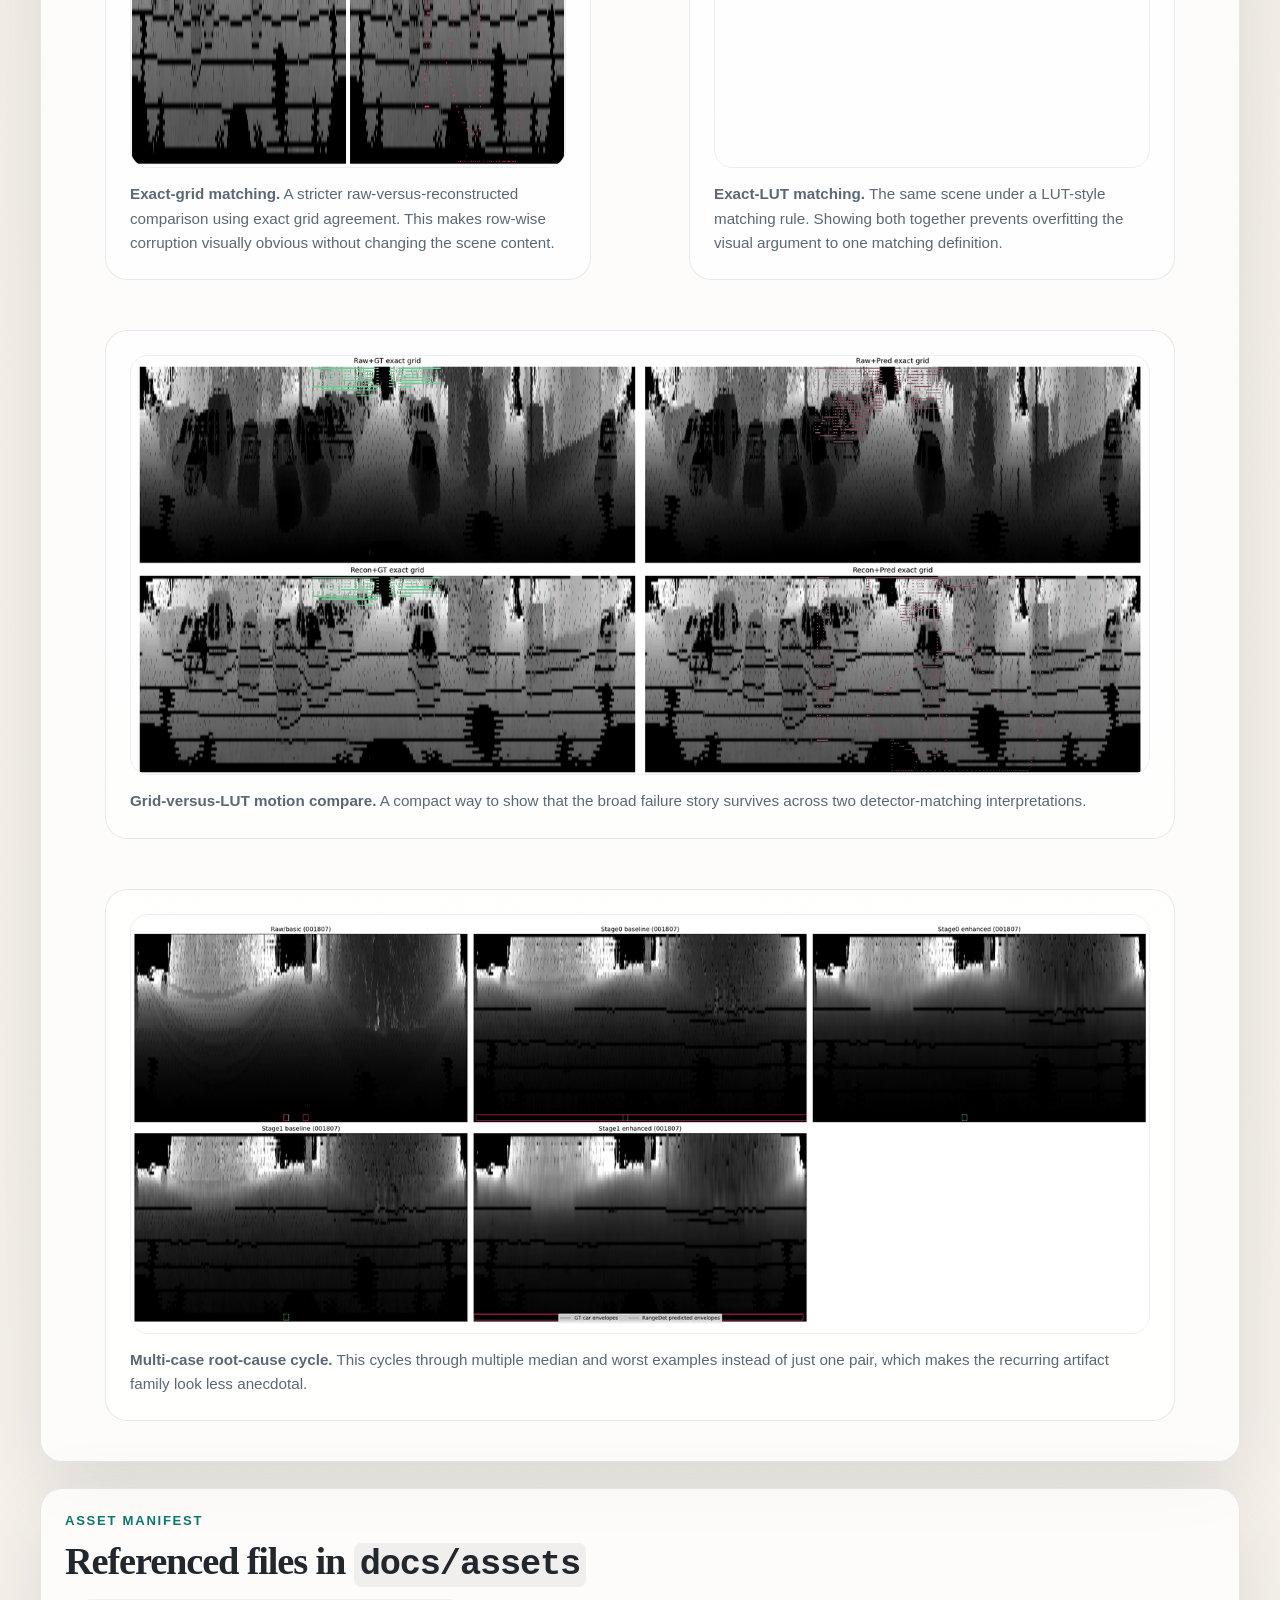
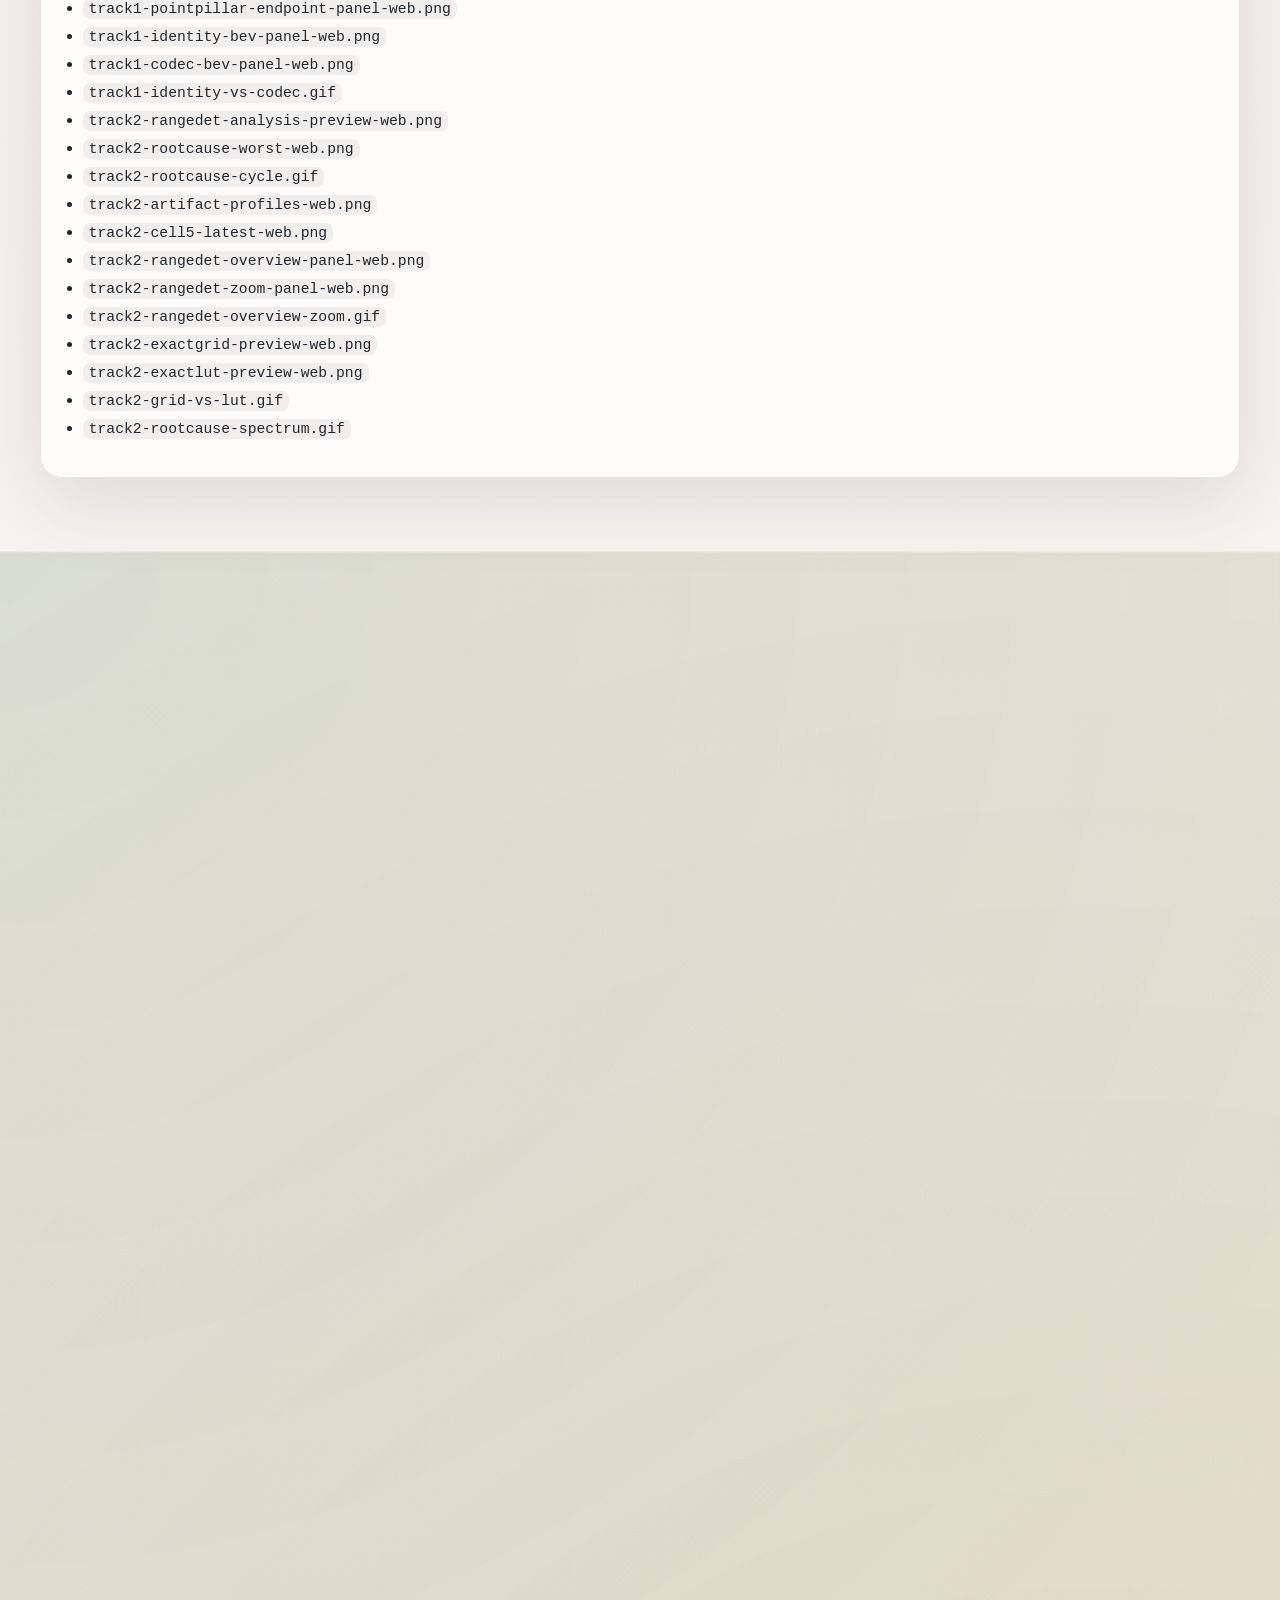
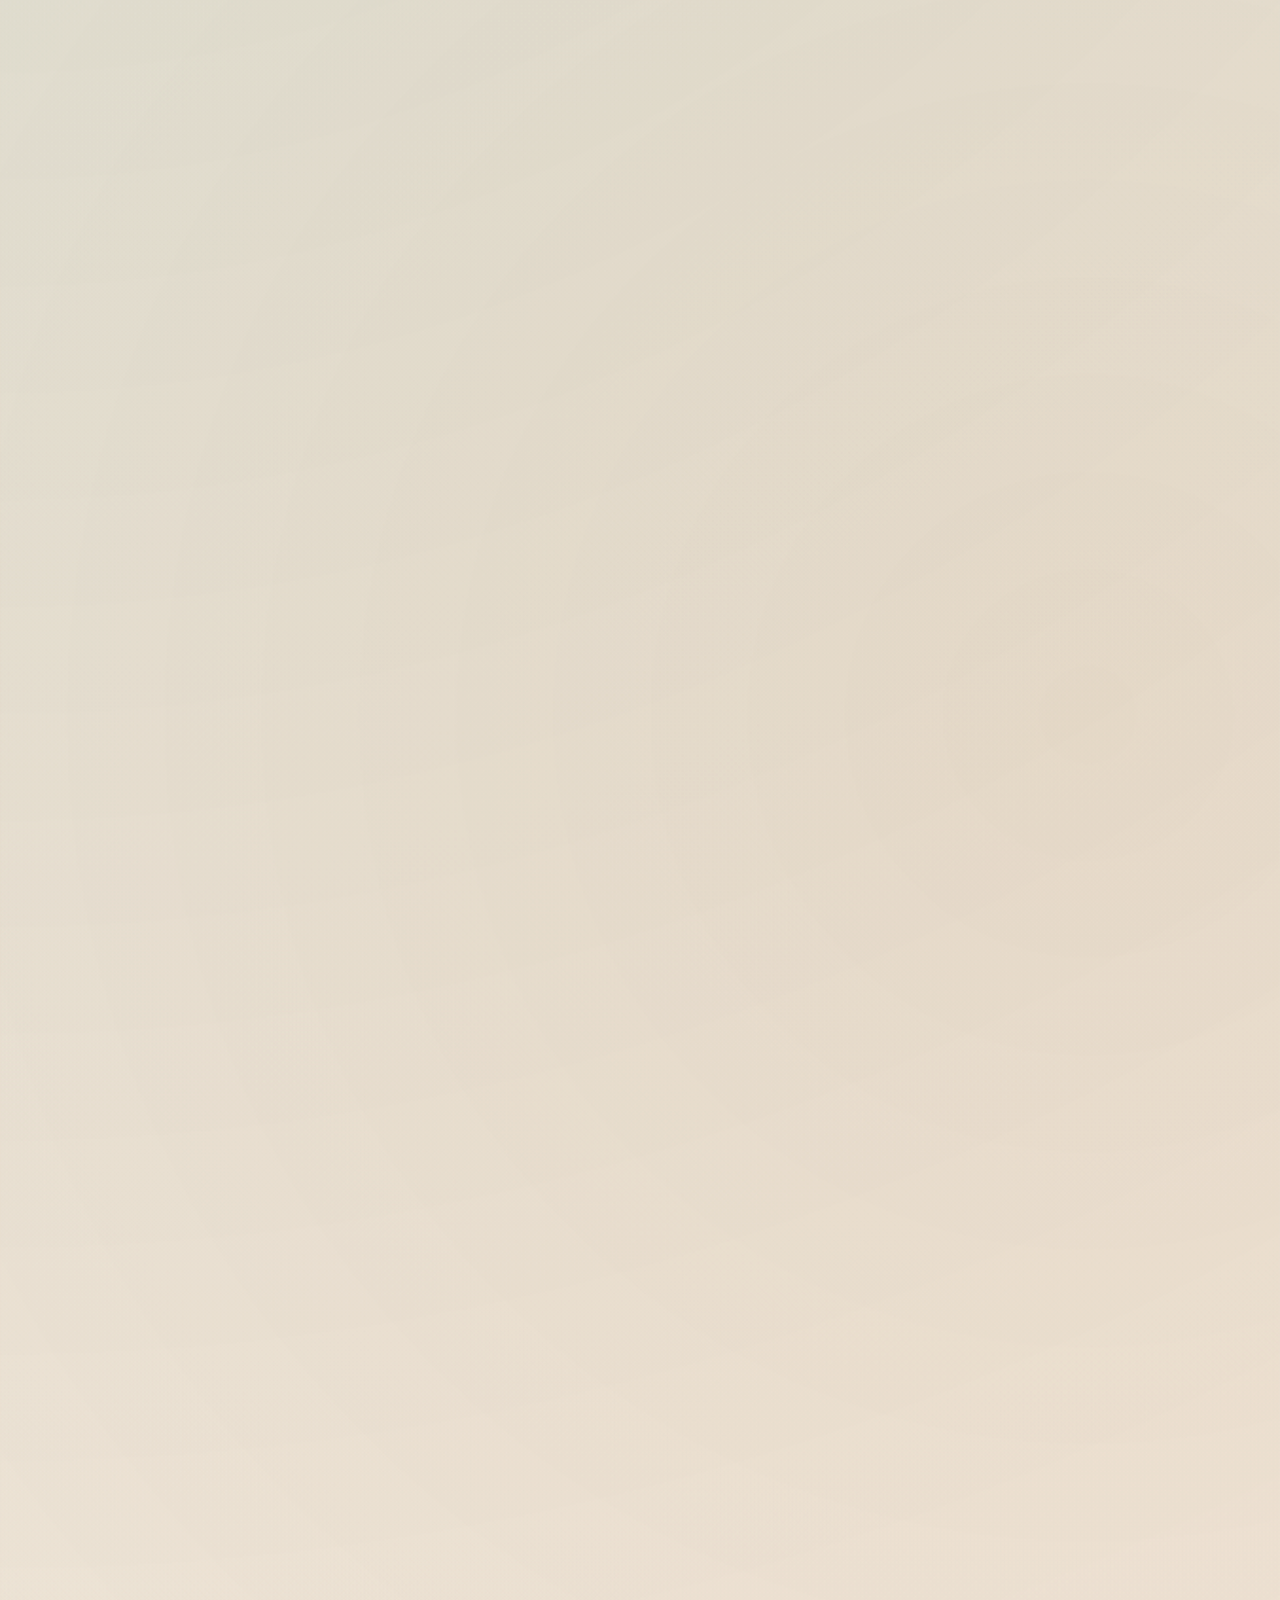
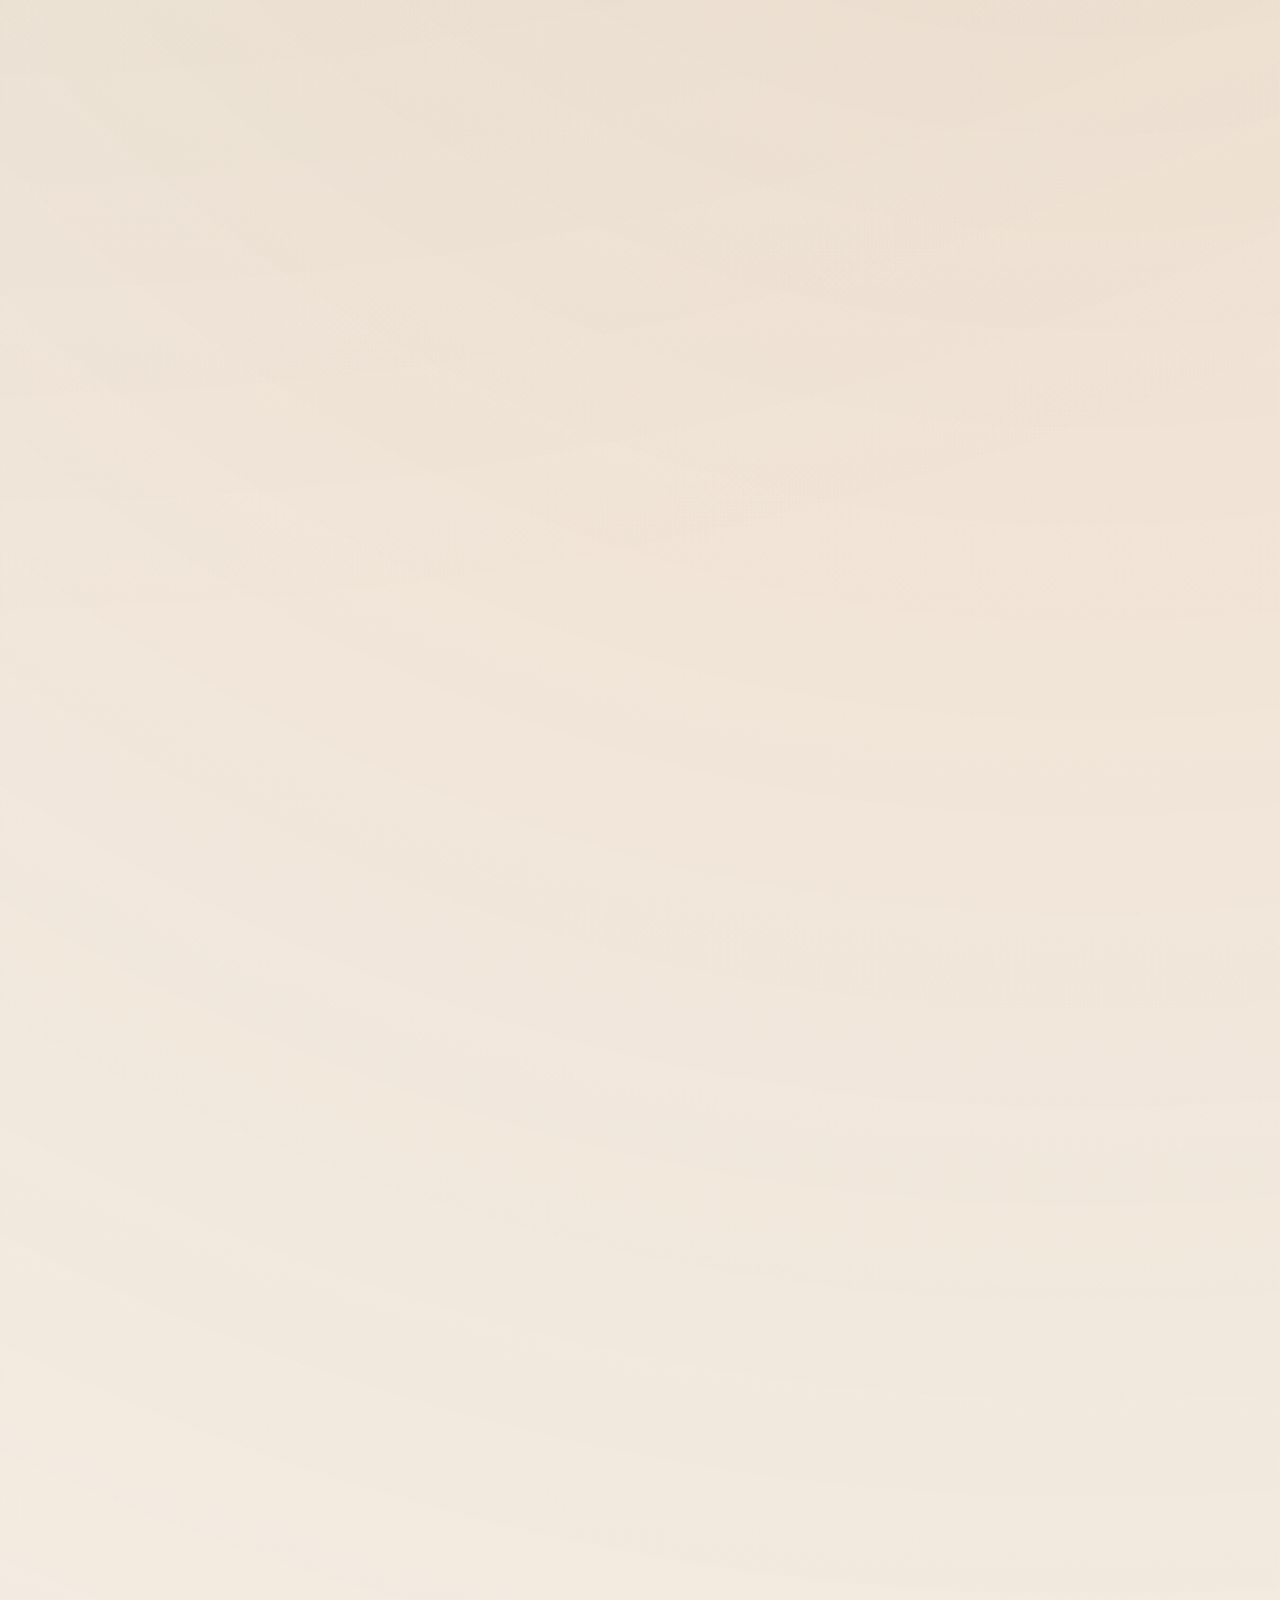
==== commit 1ff04448: "docs: improve data-driven project visuals" ====
--- a/docs/gallery.html
+++ b/docs/gallery.html
@@ -98,7 +98,7 @@
               <p class="eyebrow">Track 1</p>
               <h2>Reconstruction and endpoint context</h2>
             </div>
-            <p>Qualitative panels extracted from executed notebook outputs.</p>
+            <p>Validator-approved homepage anchor plus supporting context panels extracted from executed notebook outputs.</p>
           </div>
 
           <div class="asset-gallery-grid">
@@ -107,7 +107,7 @@
                 src="assets/track1-pointpillar-endpoint-panel-web.png"
                 alt="PointPillars endpoint comparison panel for Track 1."
                 width="1800"
-                height="559"
+                height="560"
                 loading="eager"
                 decoding="async"
               />
@@ -122,8 +122,8 @@
               <img
                 src="assets/track1-identity-bev-panel-web.png"
                 alt="Identity-domain bird's-eye-view panel for Track 1."
-                width="1600"
-                height="1004"
+                width="1800"
+                height="1130"
                 loading="lazy"
                 decoding="async"
               />
@@ -138,8 +138,8 @@
               <img
                 src="assets/track1-codec-bev-panel-web.png"
                 alt="Codec-domain bird's-eye-view panel for Track 1."
-                width="1600"
-                height="1004"
+                width="1800"
+                height="1130"
                 loading="lazy"
                 decoding="async"
               />
@@ -155,7 +155,7 @@
                 src="assets/track1-identity-vs-codec.gif"
                 alt="Animated identity-versus-codec comparison for Track 1."
                 width="1600"
-                height="1048"
+                height="1004"
                 loading="lazy"
                 decoding="async"
               />
@@ -173,7 +173,7 @@
               <p class="eyebrow">Track 2</p>
               <h2>RangeDet-oriented artifact diagnostics</h2>
             </div>
-            <p>Diagnostic panels generated from the repaired RangeDet evaluation workflow.</p>
+            <p>Core public-facing Track 2 panels: one compact overview, one severe failure case, and one analytic profile view.</p>
           </div>
 
           <div class="asset-gallery-grid">
@@ -249,7 +249,7 @@
               <p class="eyebrow">Track 2 Deep Dive</p>
               <h2>Detector matching and multi-case diagnostics</h2>
             </div>
-            <p>Additional March 17, 2026 exports pulled from the HPC workspace and converted into web-ready assets.</p>
+            <p>Additional March 17, 2026 exports pulled from the HPC workspace and converted into web-ready assets. These are appendix-grade support figures rather than the primary homepage set.</p>
           </div>
 
           <div class="asset-gallery-grid">
--- a/docs/styles.css
+++ b/docs/styles.css
@@ -803,6 +803,22 @@
   font-size: 0.92rem;
 }
 
+.site-footer p {
+  margin: 0;
+}
+
+.footer-links {
+  display: flex;
+  flex-wrap: wrap;
+  align-items: center;
+  gap: 10px;
+}
+
+.footer-links a {
+  text-decoration: none;
+  color: var(--muted-strong);
+}
+
 .prose-surface {
   margin-top: 18px;
 }
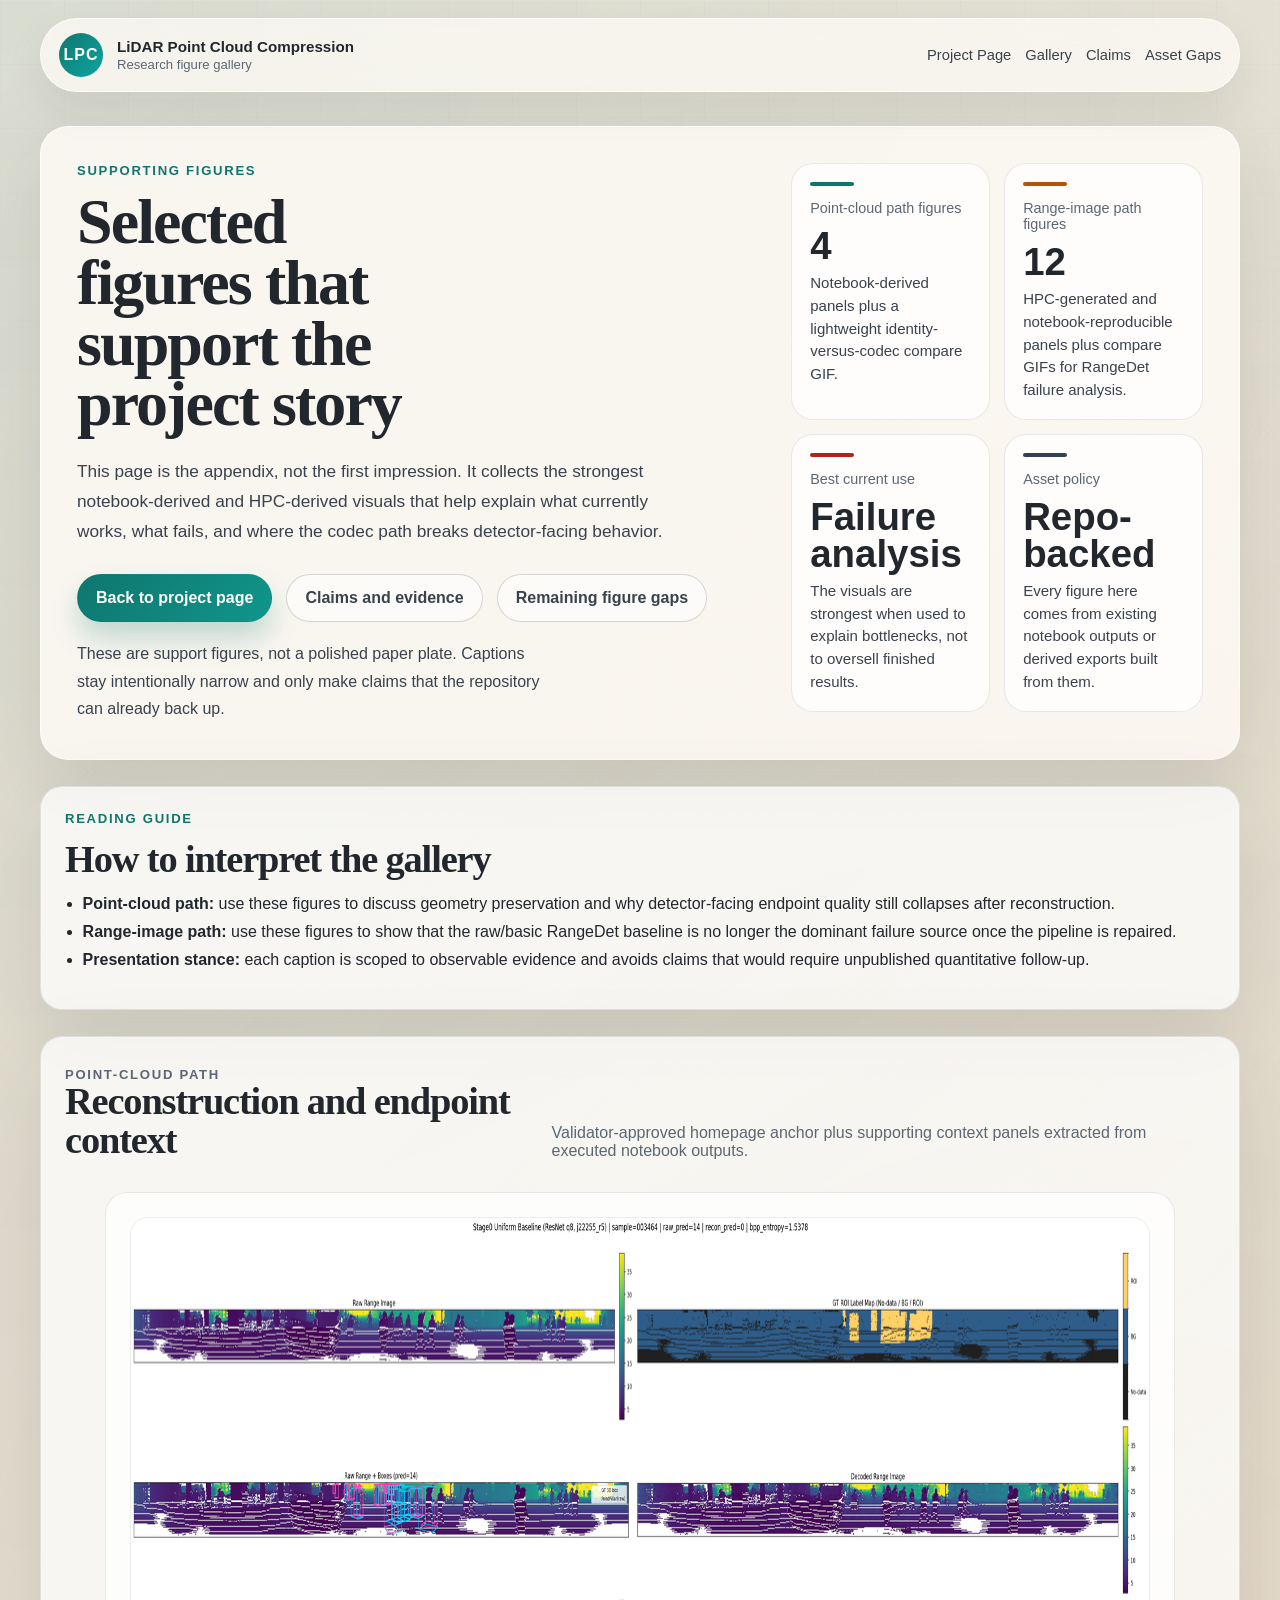
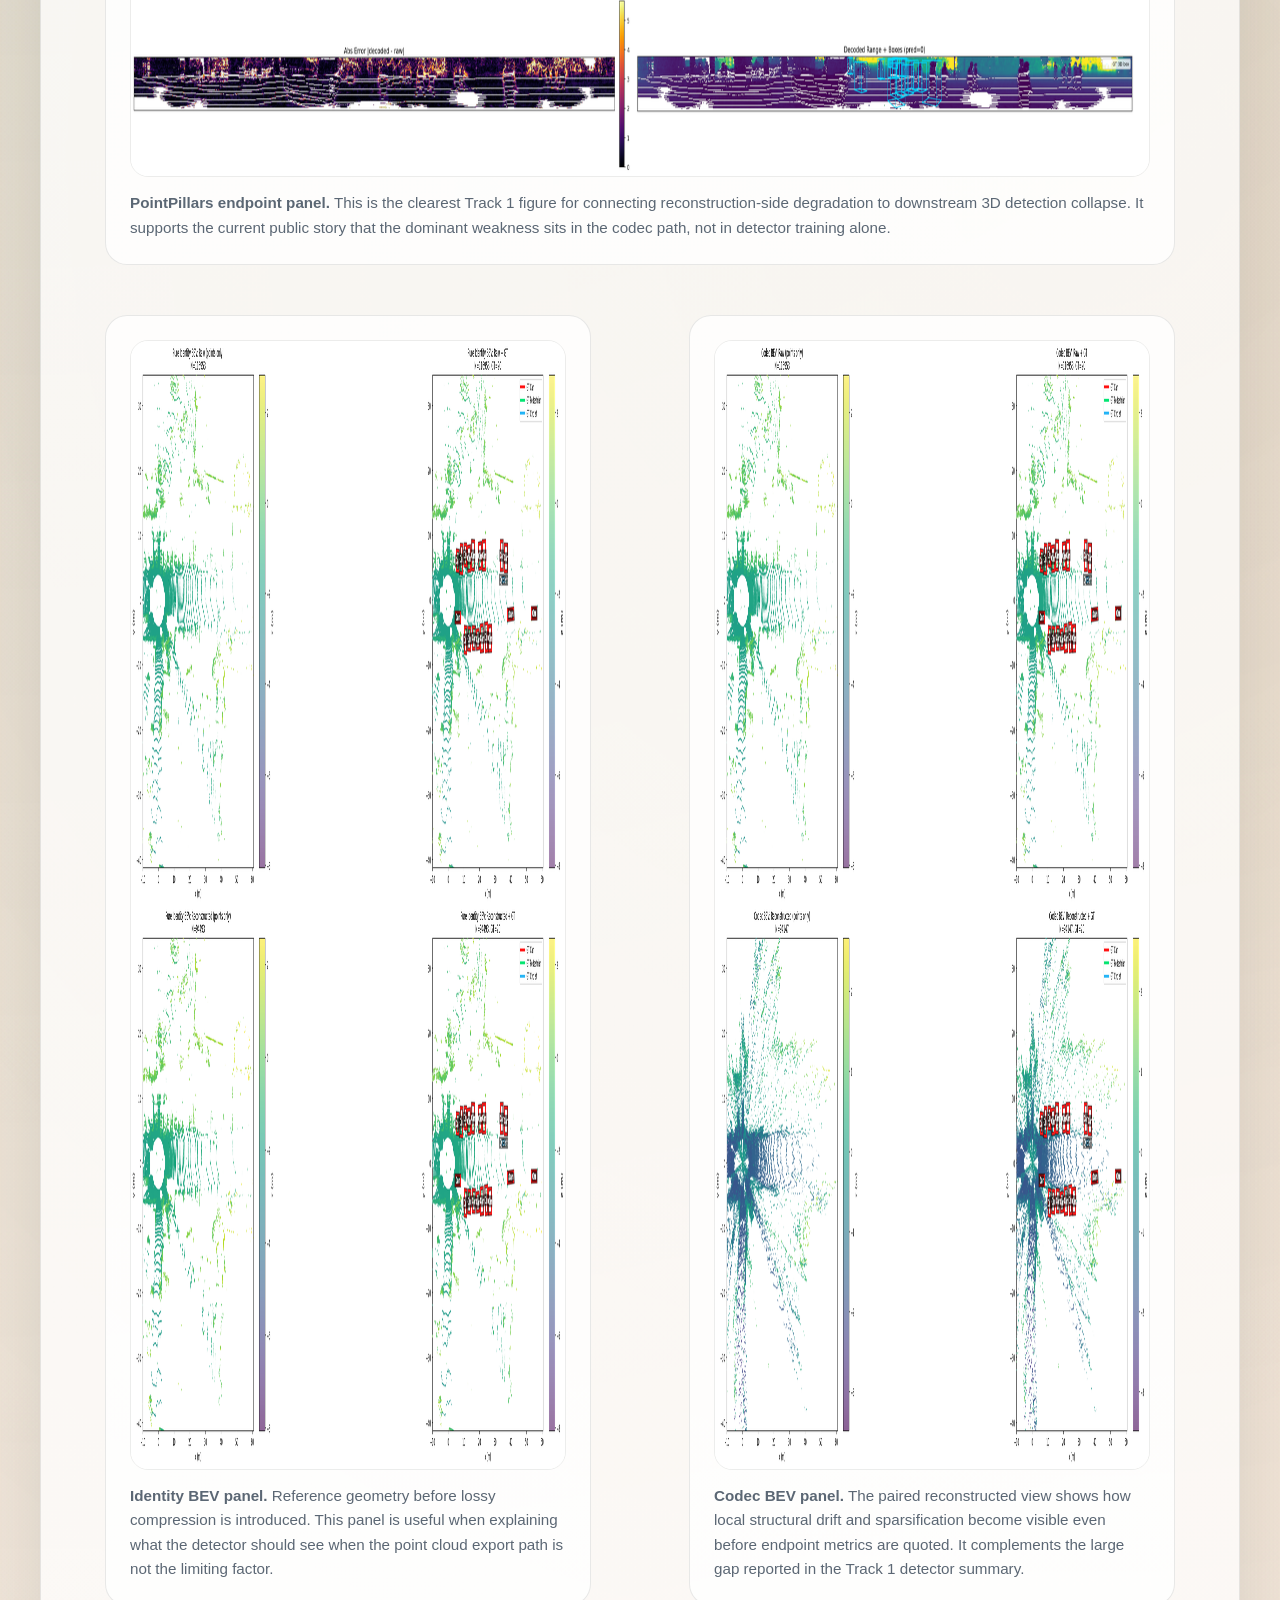
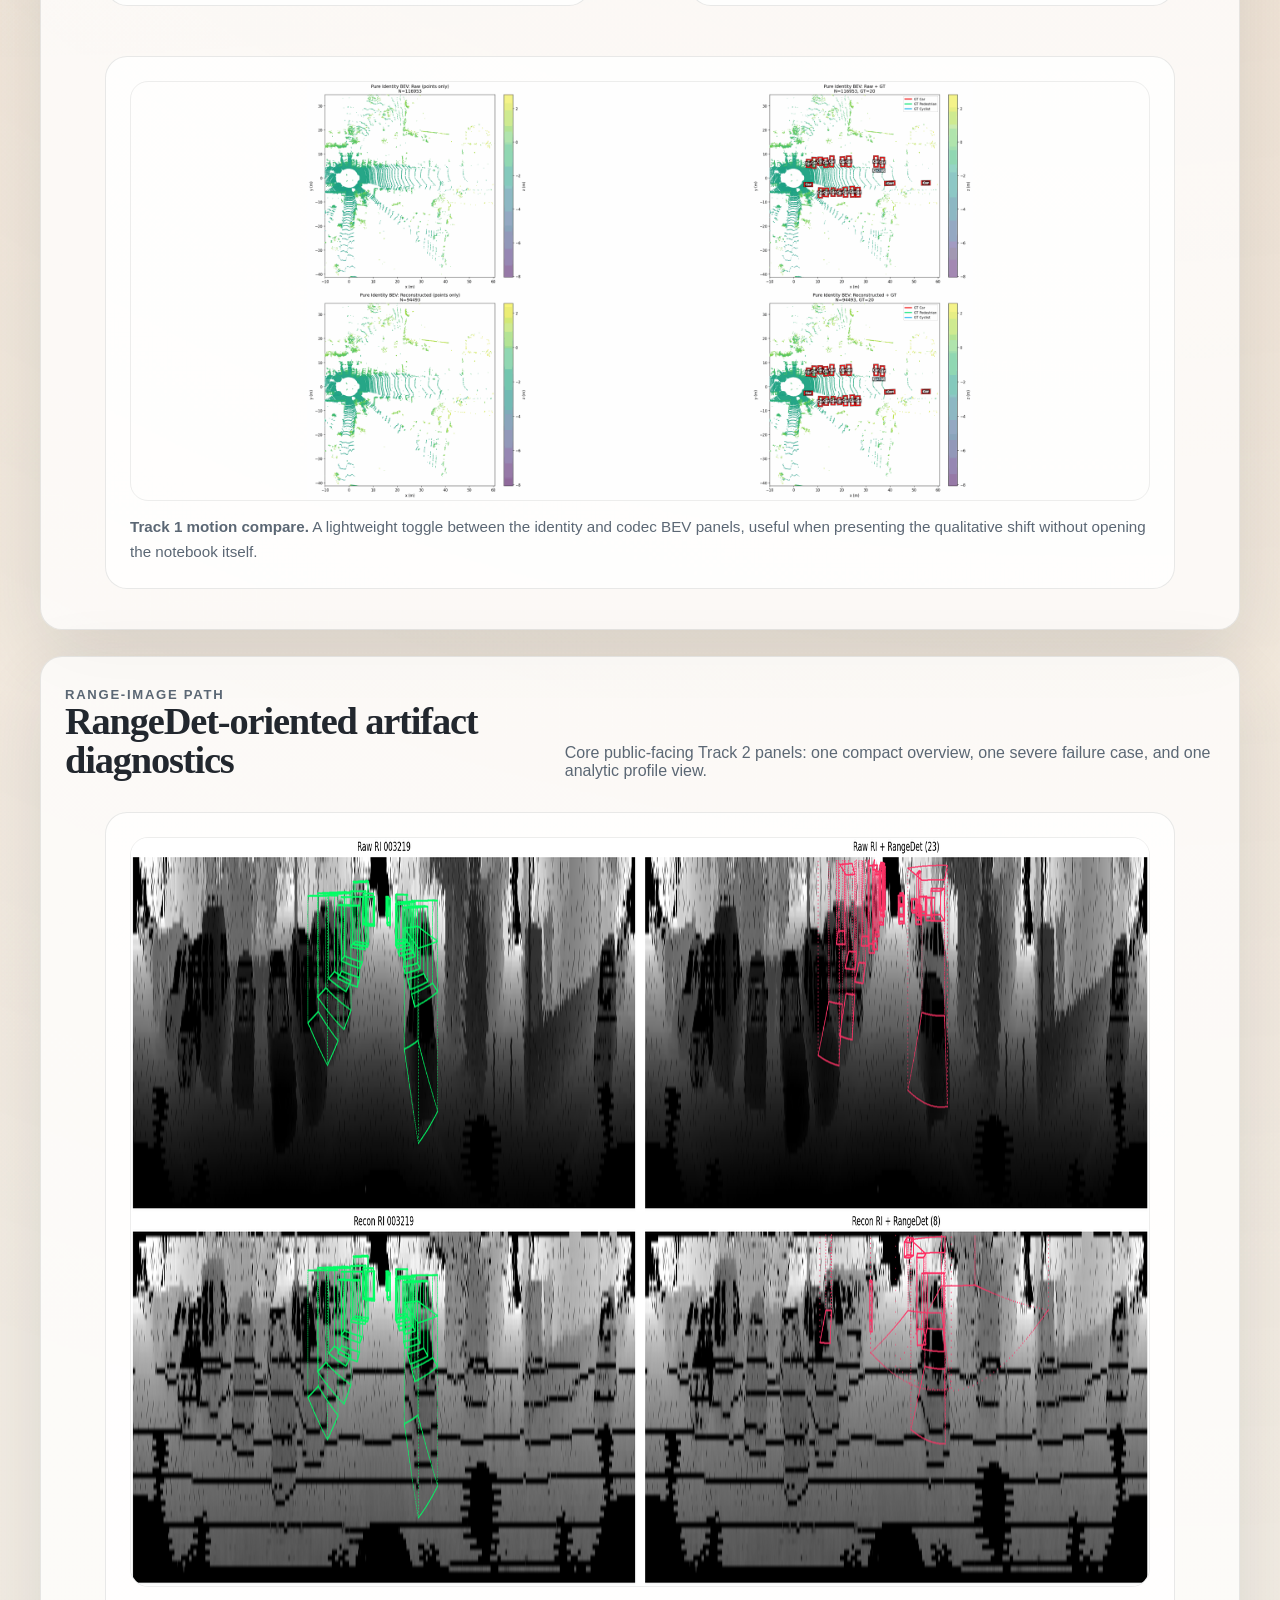
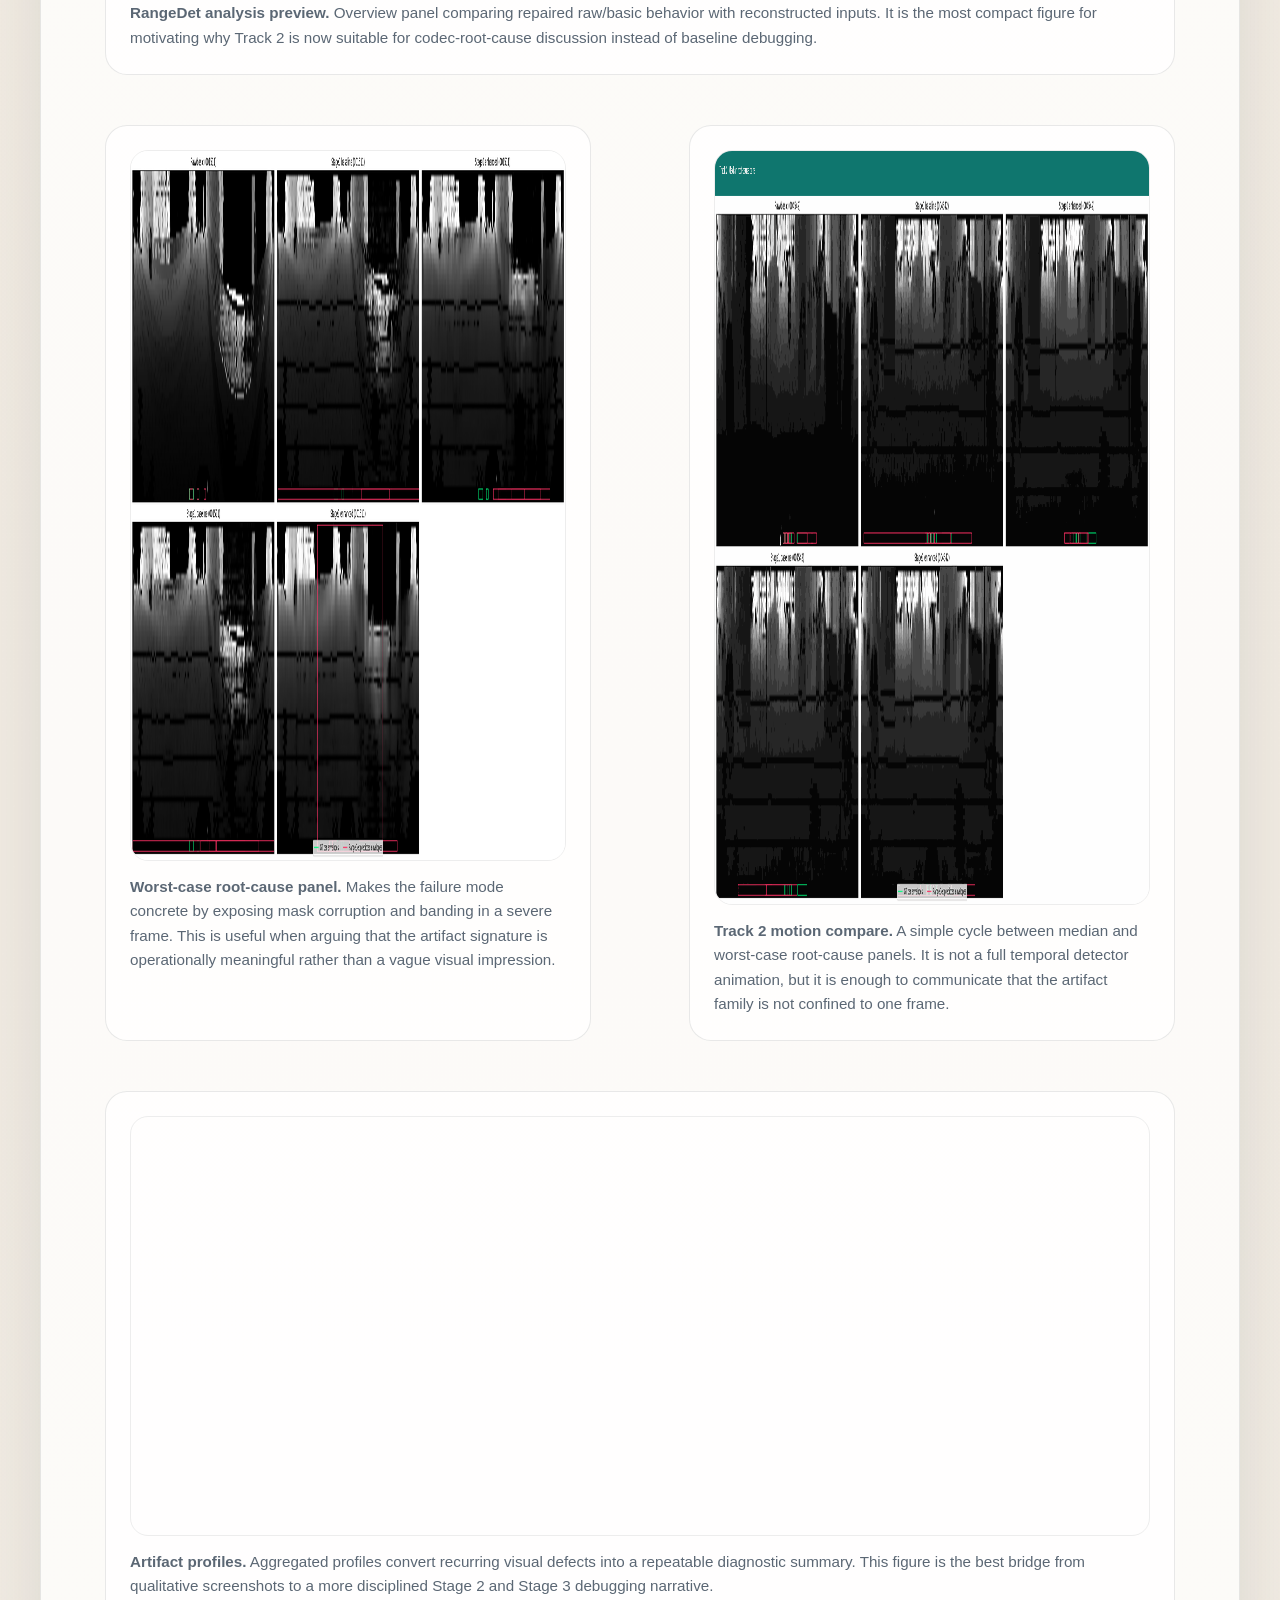
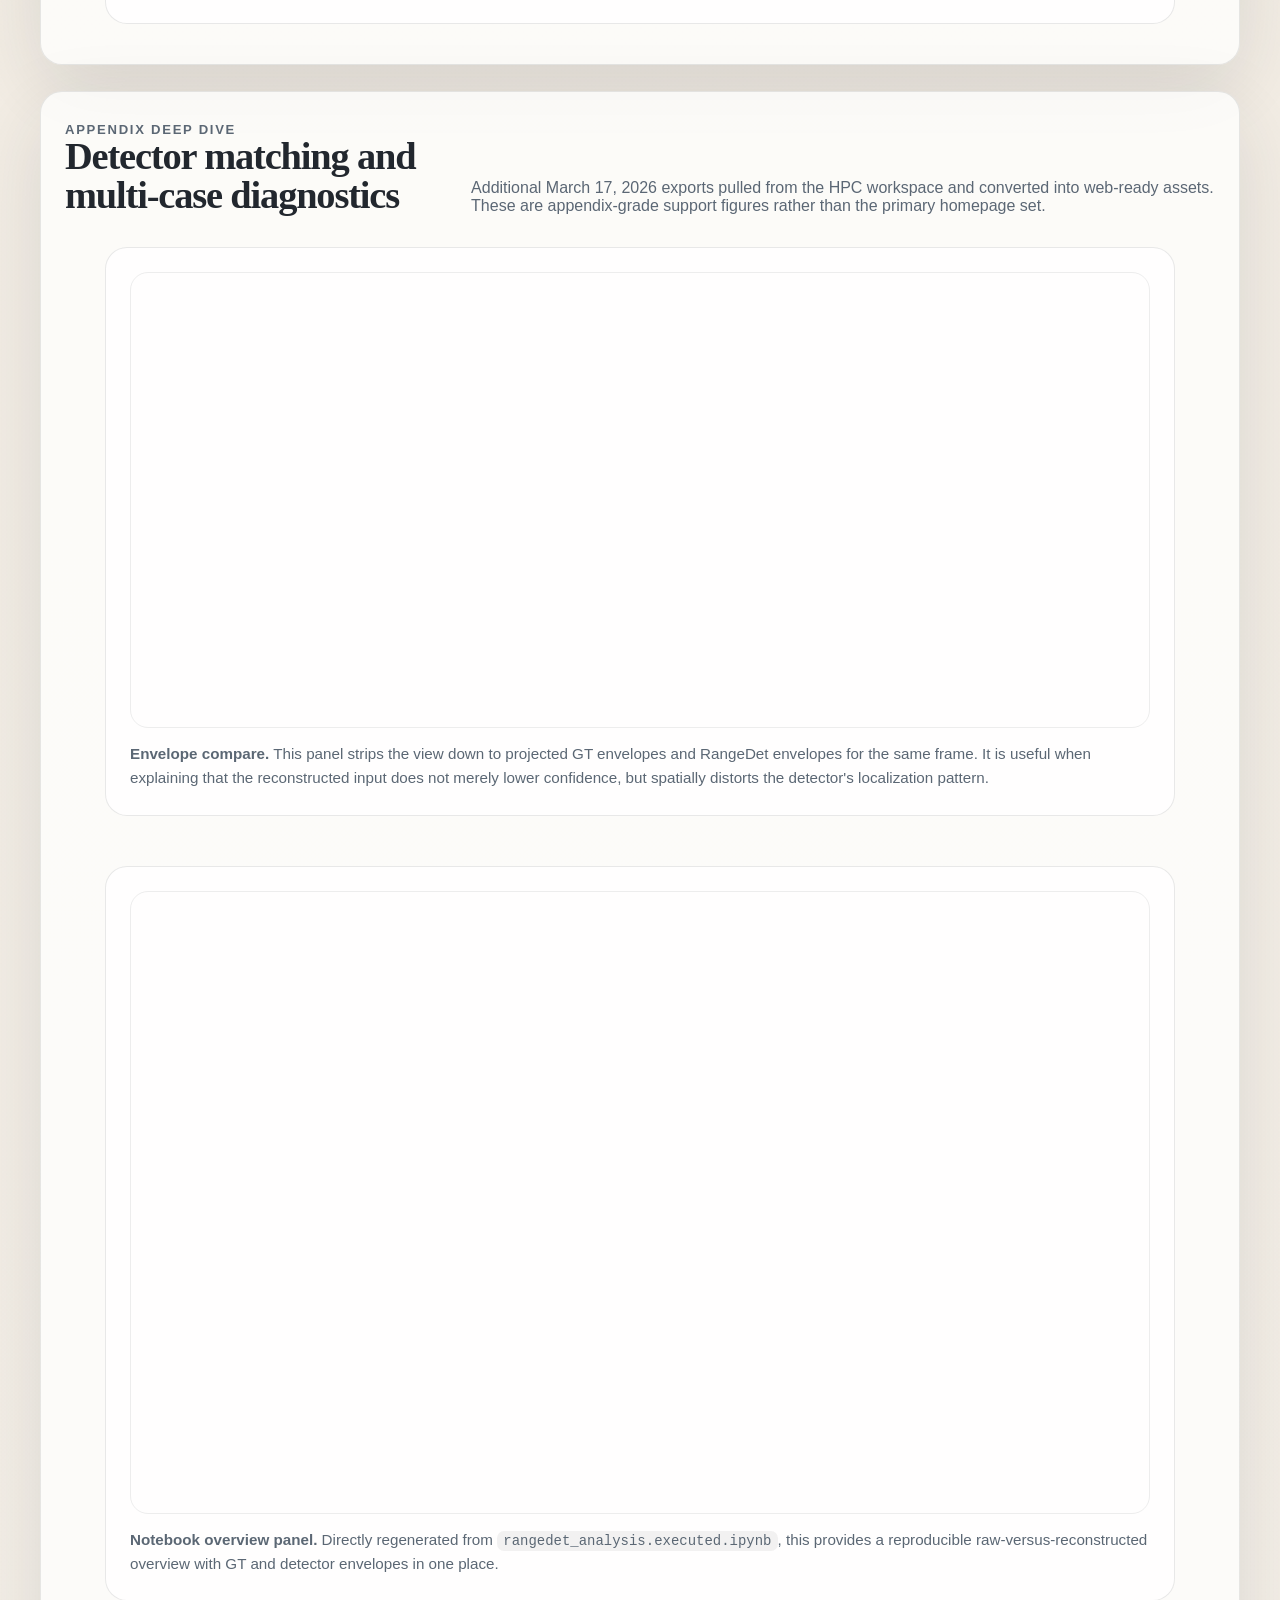
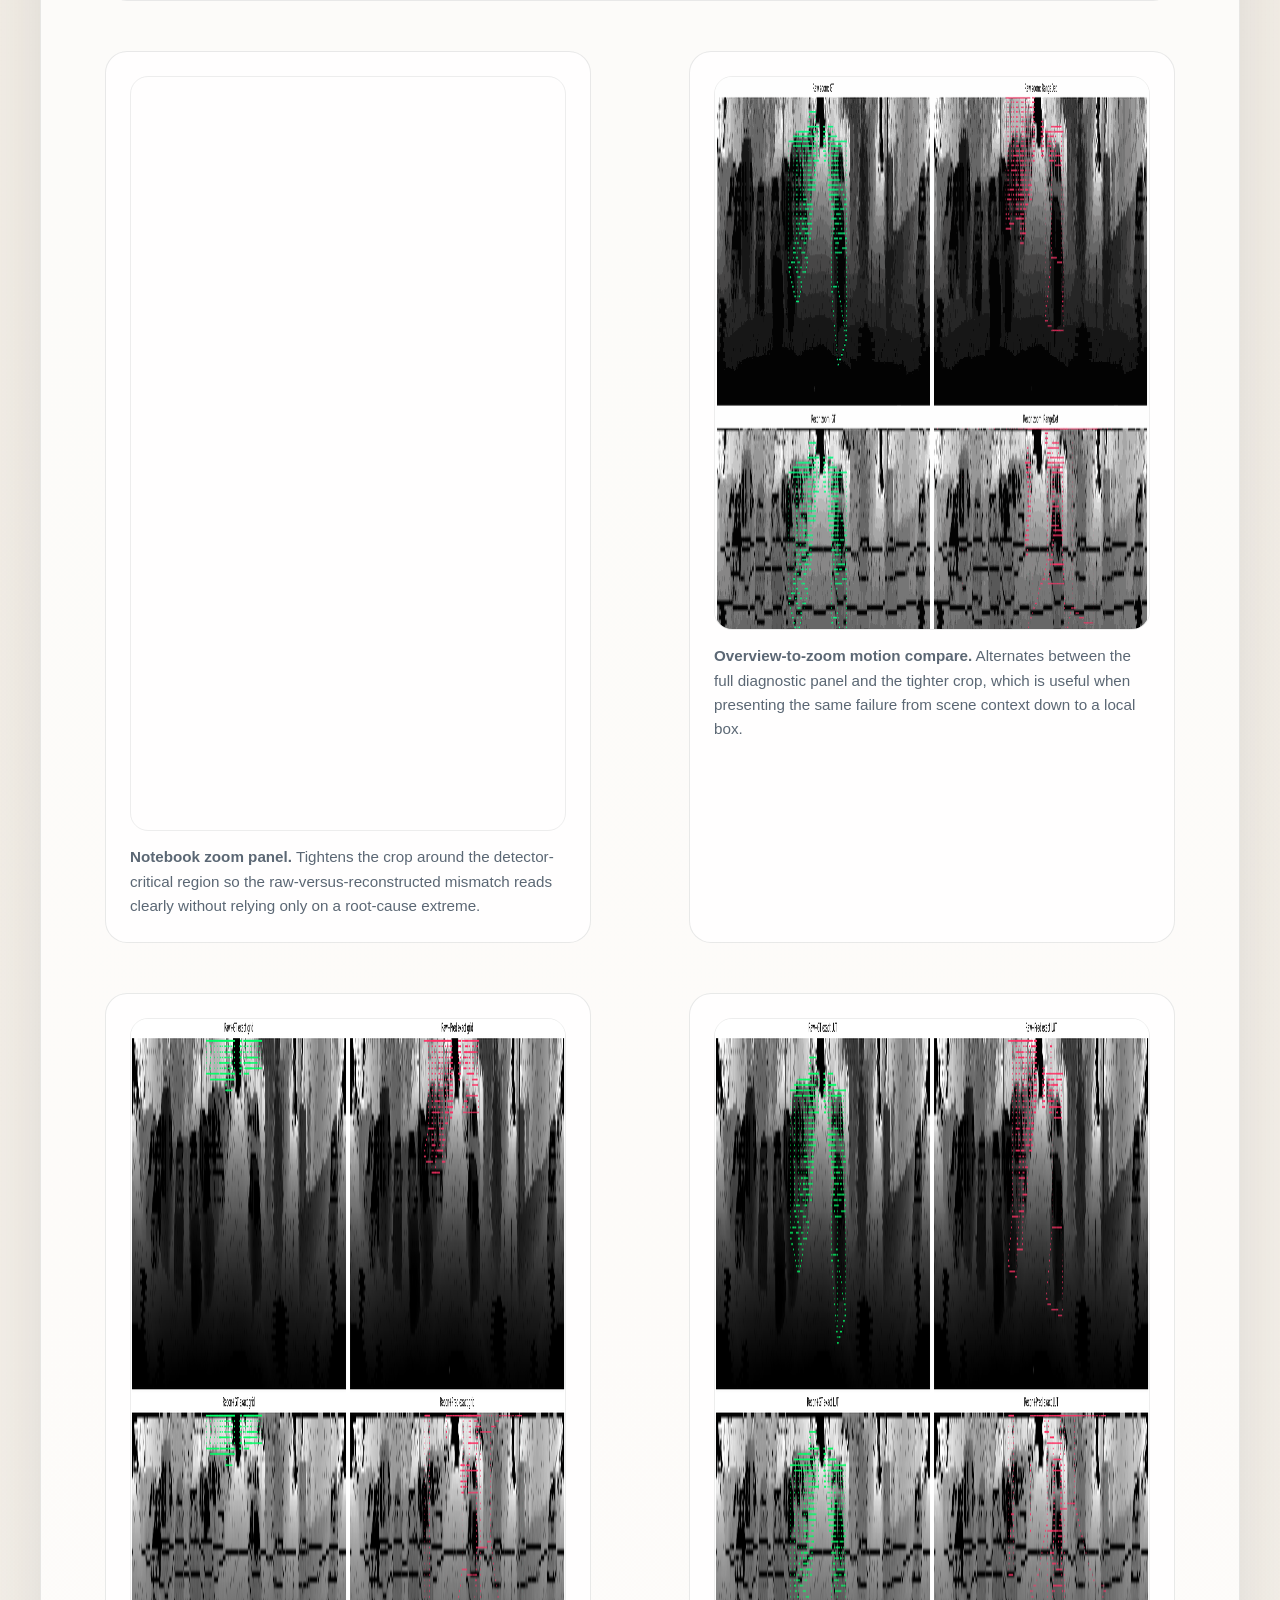
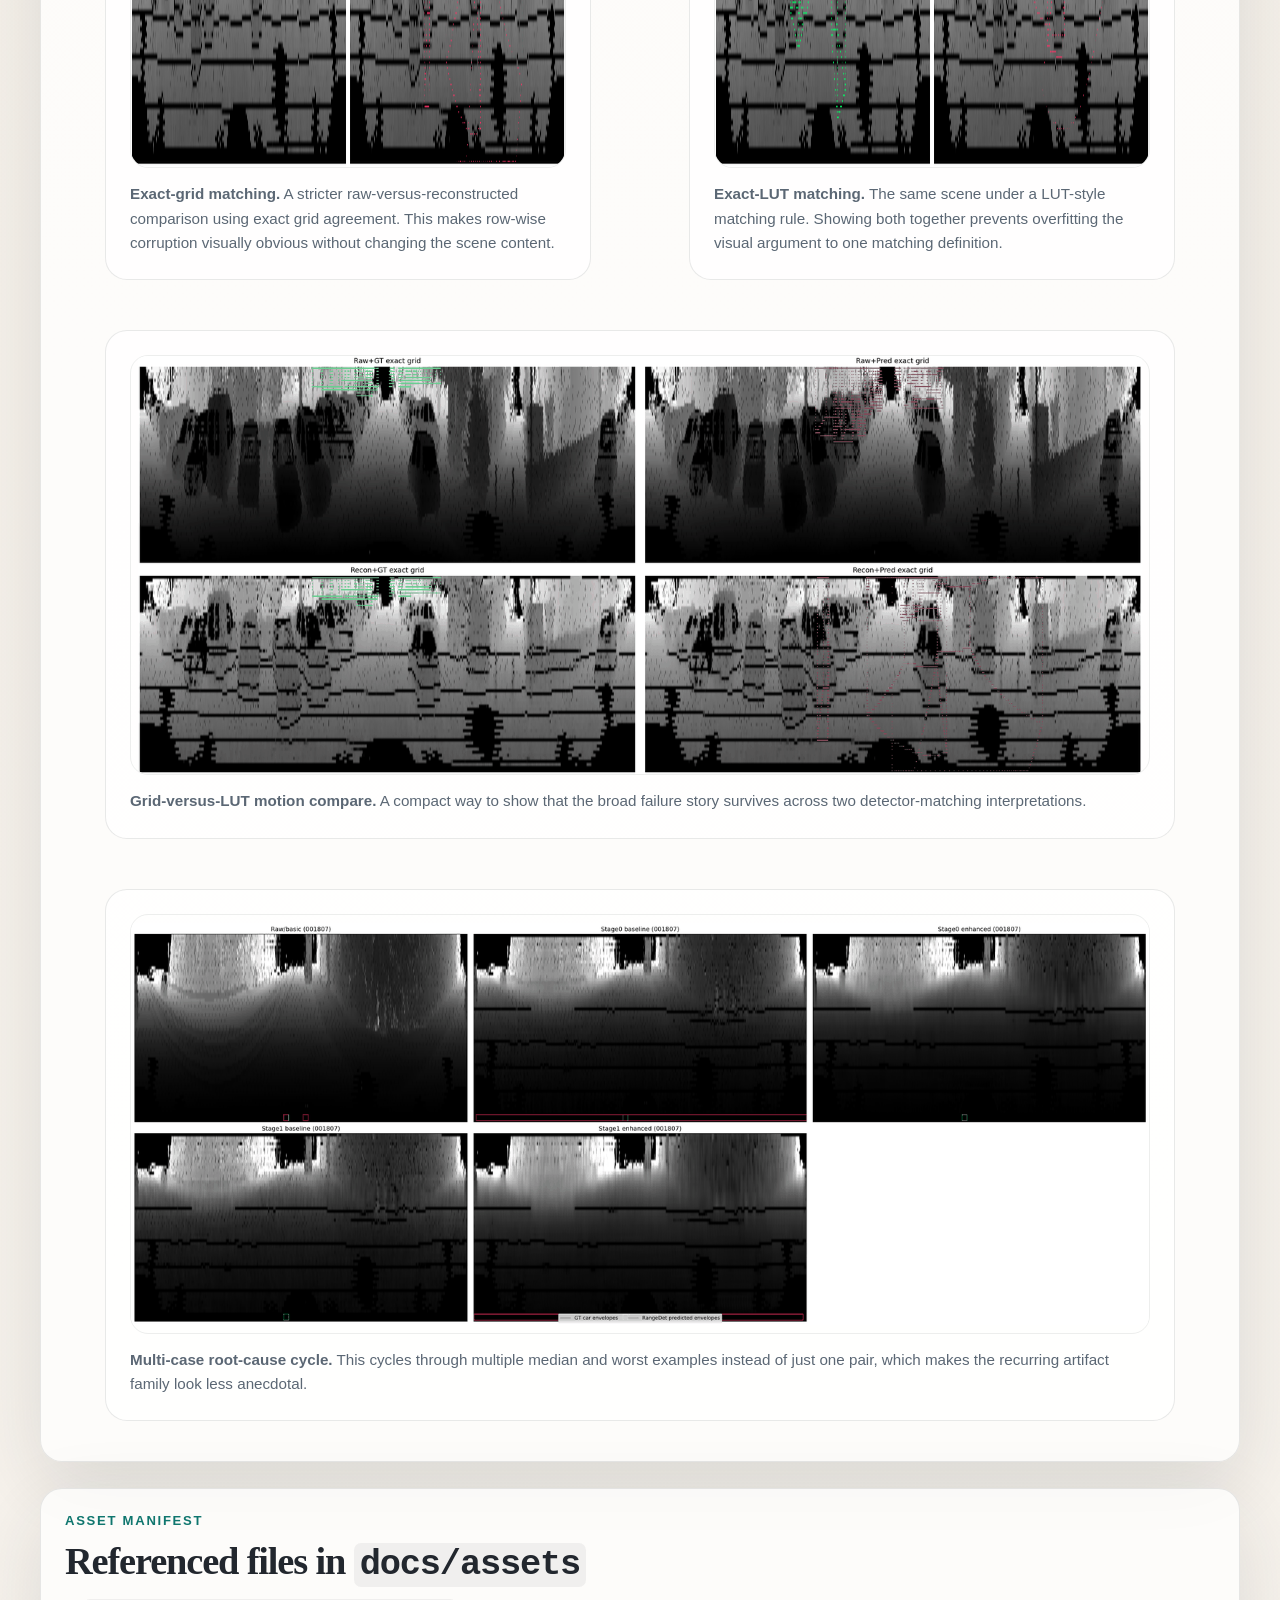
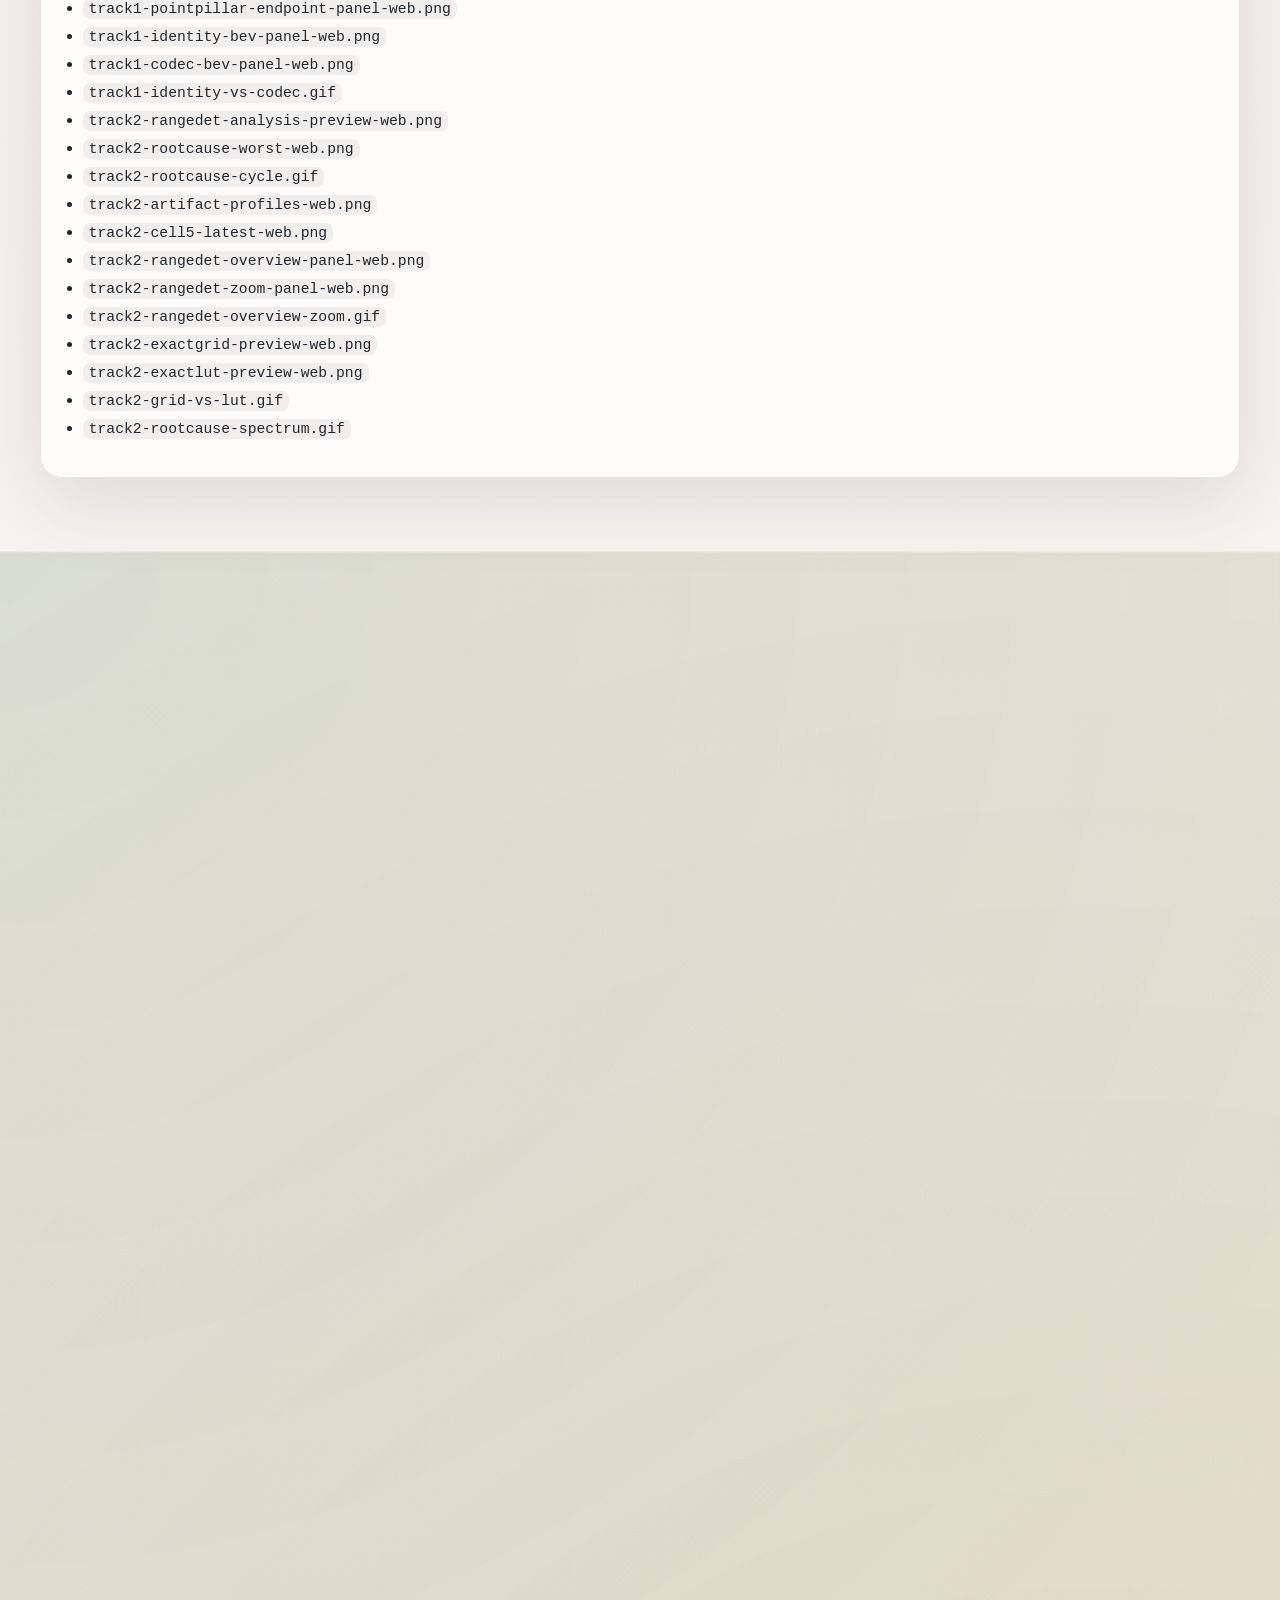
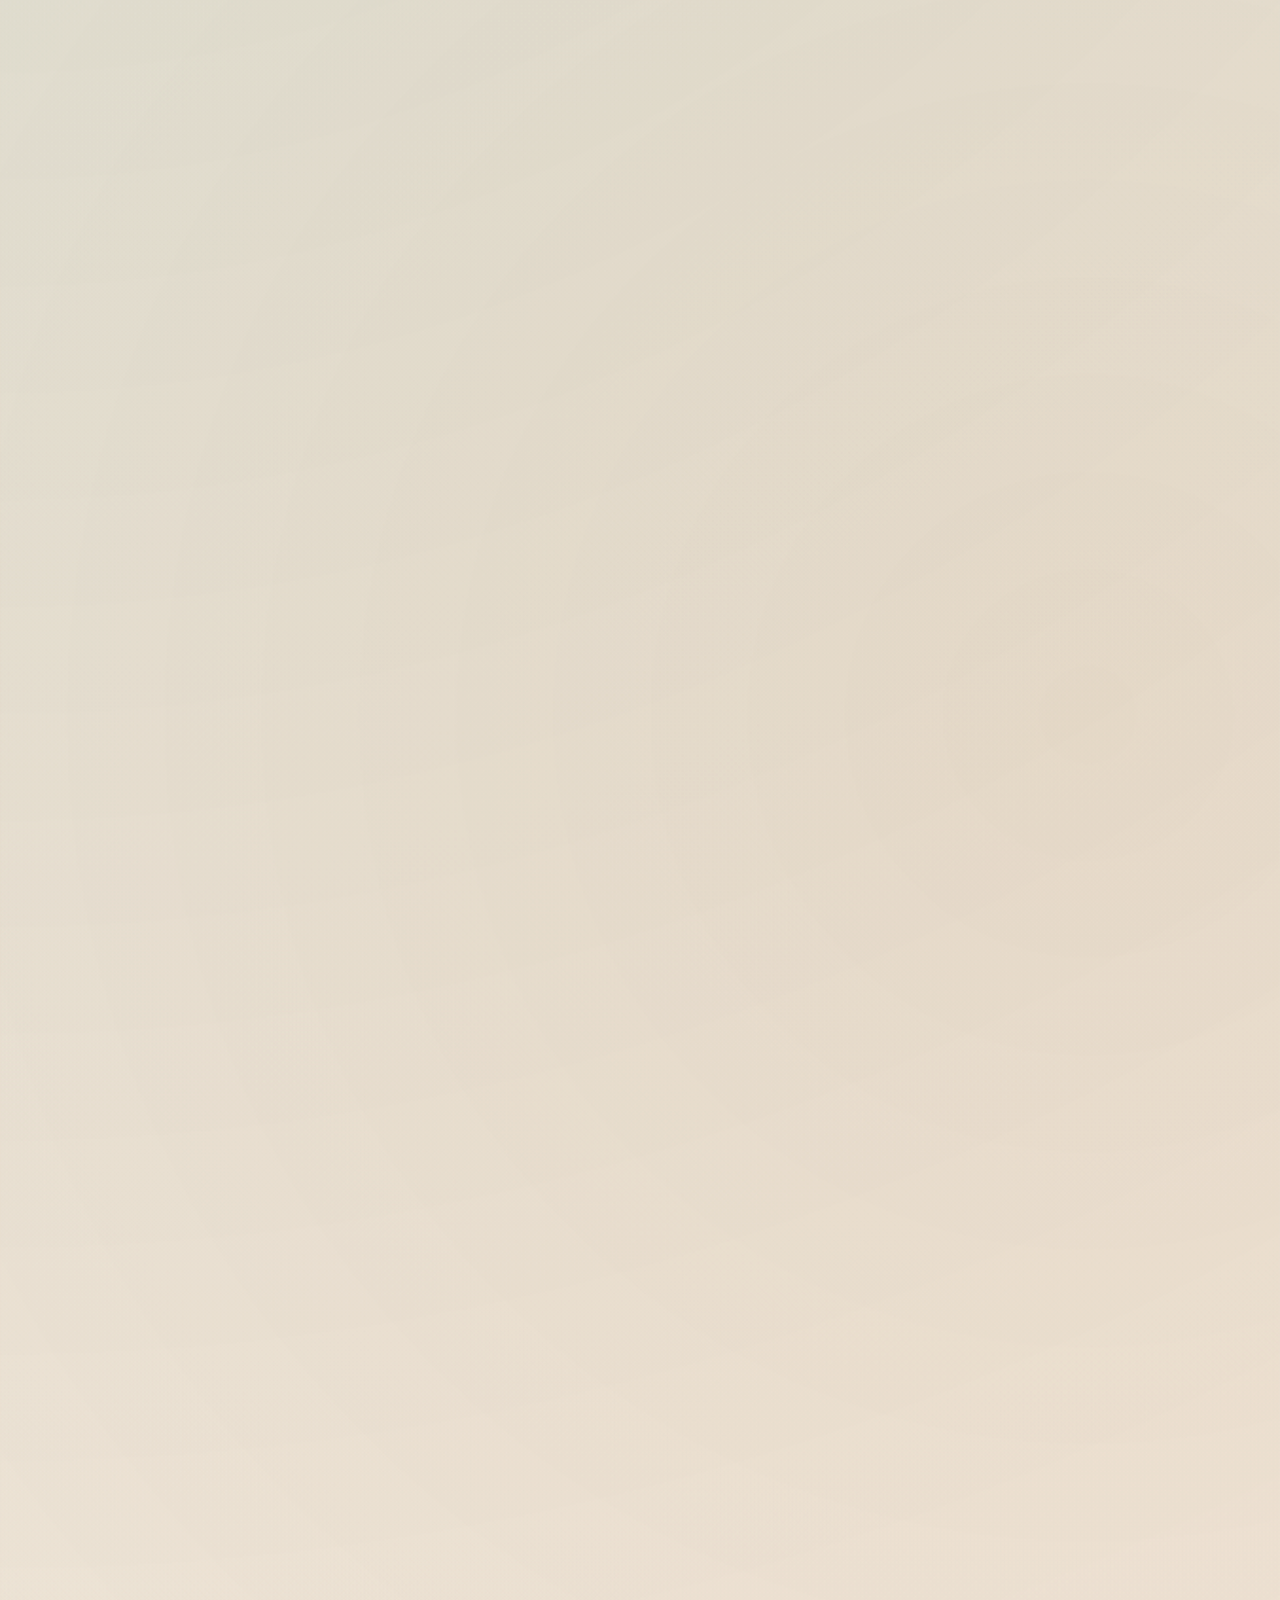
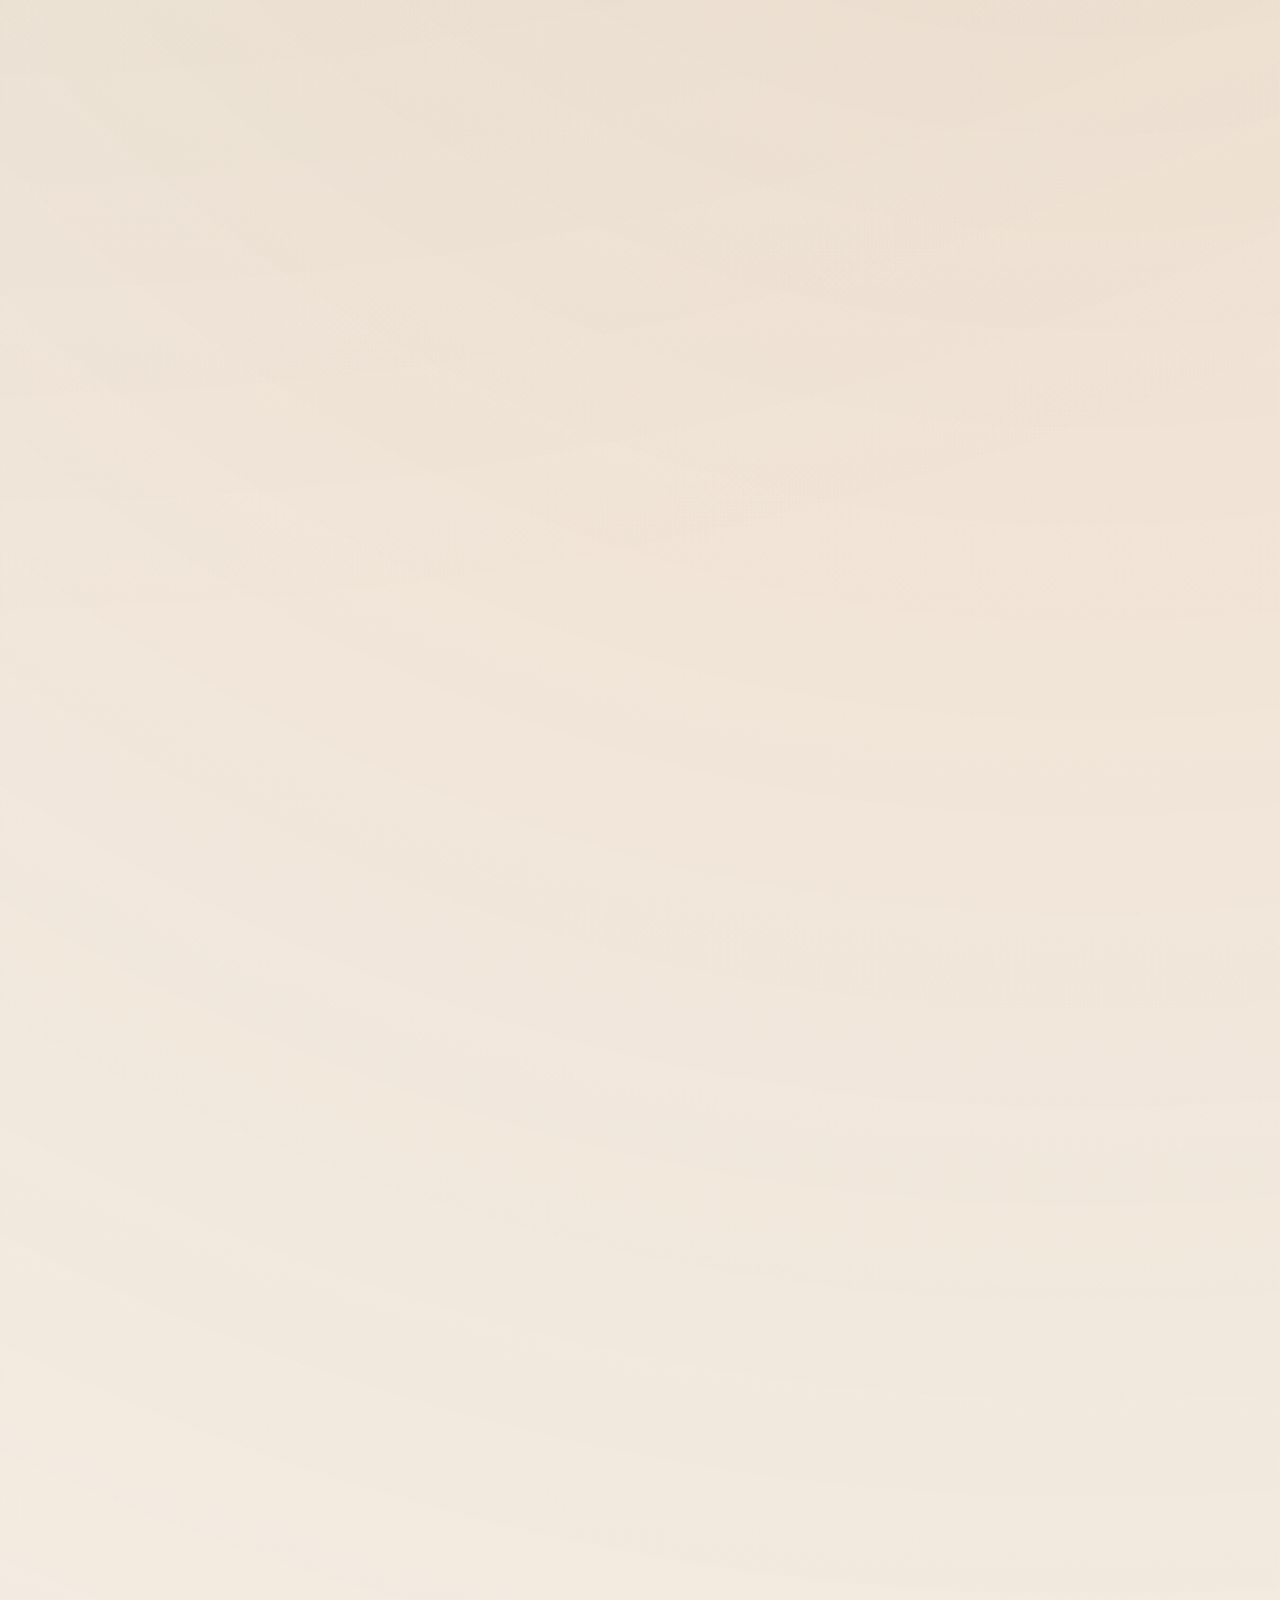
==== commit 6eb6742d: "docs: tighten project page visuals and validation" ====
--- a/docs/gallery.html
+++ b/docs/gallery.html
@@ -60,12 +60,12 @@
 
           <aside class="hero-metrics">
             <article class="metric-card accent-cyan">
-              <span class="metric-label">Track 1 figures</span>
+              <span class="metric-label">Point-cloud path figures</span>
               <strong class="metric-value">4</strong>
               <span class="metric-detail">Notebook-derived panels plus a lightweight identity-versus-codec compare GIF.</span>
             </article>
             <article class="metric-card accent-amber">
-              <span class="metric-label">Track 2 figures</span>
+              <span class="metric-label">Range-image path figures</span>
               <strong class="metric-value">12</strong>
               <span class="metric-detail">HPC-generated and notebook-reproducible panels plus compare GIFs for RangeDet failure analysis.</span>
             </article>
@@ -86,8 +86,8 @@
           <p class="eyebrow">Reading Guide</p>
           <h2>How to interpret the gallery</h2>
           <ul class="clean-list">
-            <li><strong>Track 1:</strong> use these figures to discuss geometry preservation and why detector-facing endpoint quality still collapses after reconstruction.</li>
-            <li><strong>Track 2:</strong> use these figures to show that the raw/basic RangeDet baseline is no longer the dominant failure source once the pipeline is repaired.</li>
+            <li><strong>Point-cloud path:</strong> use these figures to discuss geometry preservation and why detector-facing endpoint quality still collapses after reconstruction.</li>
+            <li><strong>Range-image path:</strong> use these figures to show that the raw/basic RangeDet baseline is no longer the dominant failure source once the pipeline is repaired.</li>
             <li><strong>Presentation stance:</strong> each caption is scoped to observable evidence and avoids claims that would require unpublished quantitative follow-up.</li>
           </ul>
         </section>
@@ -95,7 +95,7 @@
         <section class="section prose-surface">
           <div class="gallery-subhead">
             <div>
-              <p class="eyebrow">Track 1</p>
+              <p class="eyebrow">Point-cloud Path</p>
               <h2>Reconstruction and endpoint context</h2>
             </div>
             <p>Validator-approved homepage anchor plus supporting context panels extracted from executed notebook outputs.</p>
@@ -170,7 +170,7 @@
         <section class="section prose-surface">
           <div class="gallery-subhead">
             <div>
-              <p class="eyebrow">Track 2</p>
+              <p class="eyebrow">Range-image Path</p>
               <h2>RangeDet-oriented artifact diagnostics</h2>
             </div>
             <p>Core public-facing Track 2 panels: one compact overview, one severe failure case, and one analytic profile view.</p>
@@ -246,7 +246,7 @@
         <section class="section prose-surface">
           <div class="gallery-subhead">
             <div>
-              <p class="eyebrow">Track 2 Deep Dive</p>
+              <p class="eyebrow">Appendix Deep Dive</p>
               <h2>Detector matching and multi-case diagnostics</h2>
             </div>
             <p>Additional March 17, 2026 exports pulled from the HPC workspace and converted into web-ready assets. These are appendix-grade support figures rather than the primary homepage set.</p>
